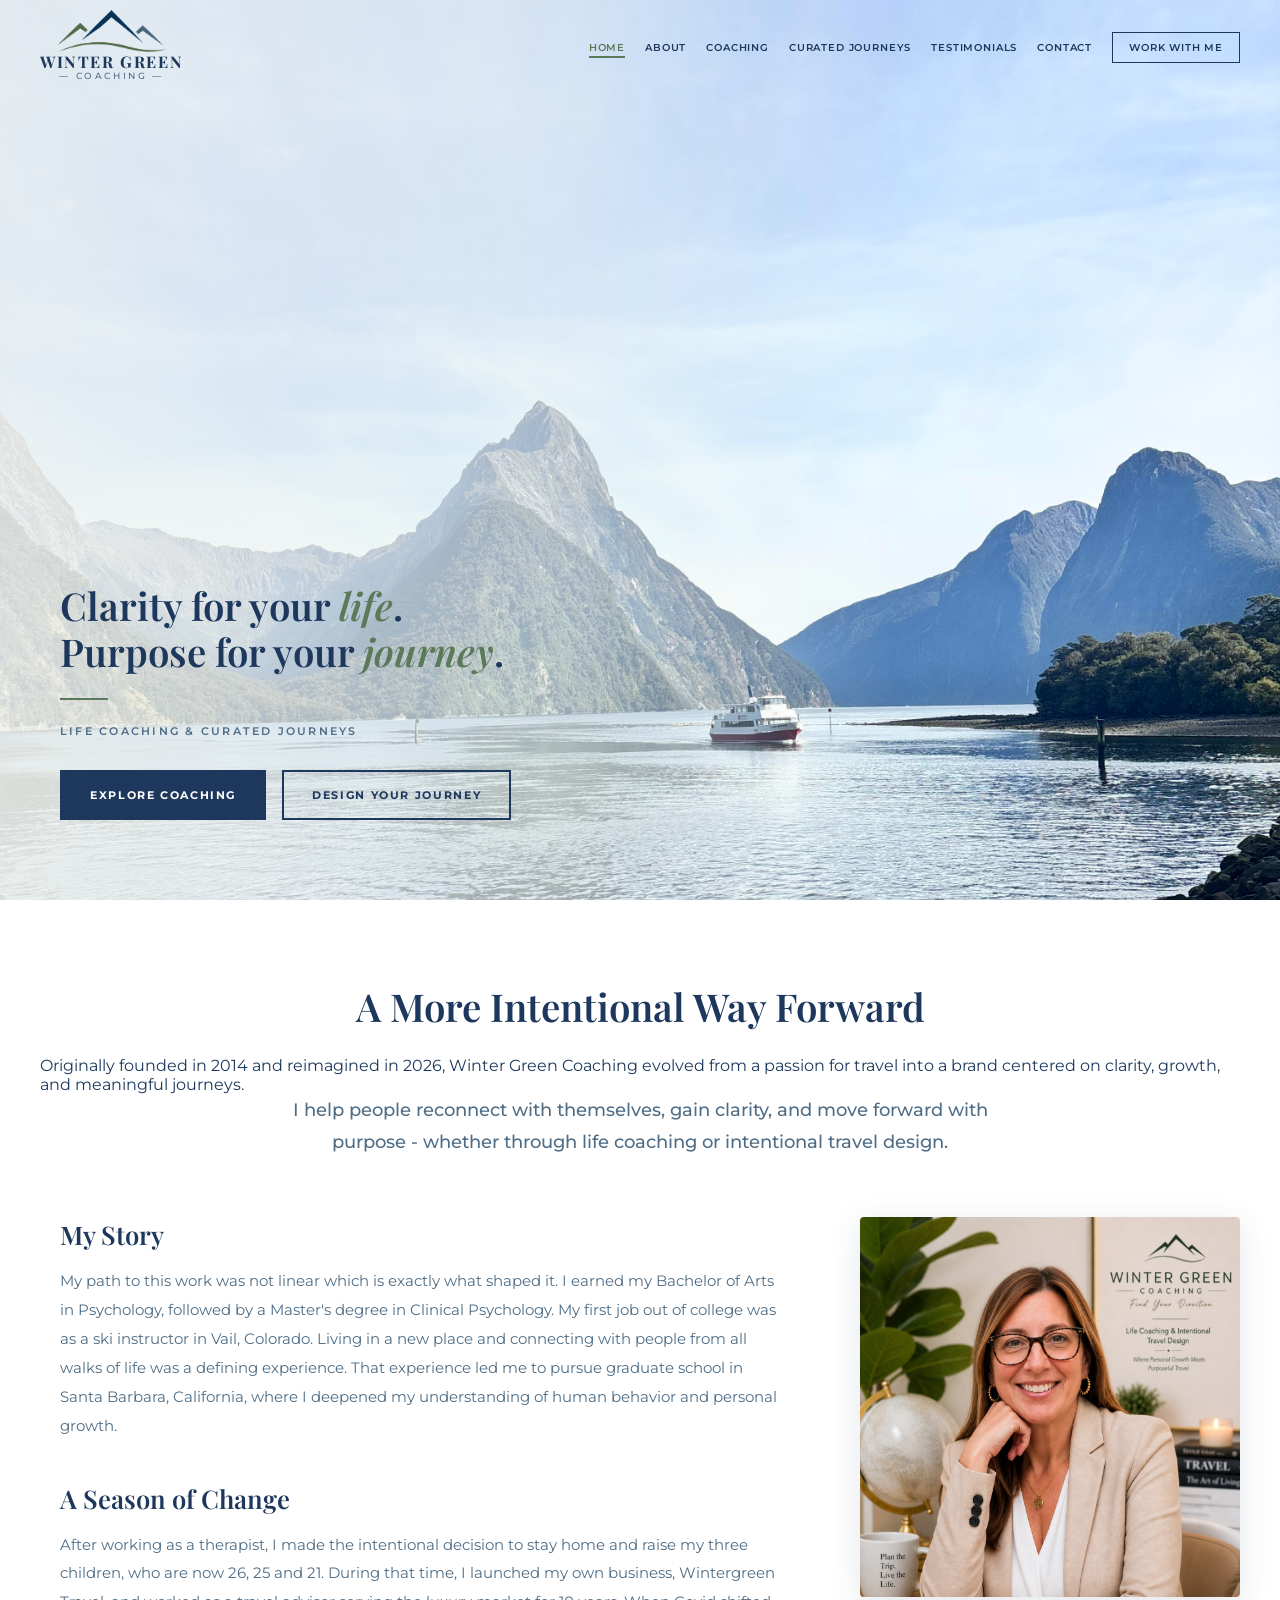
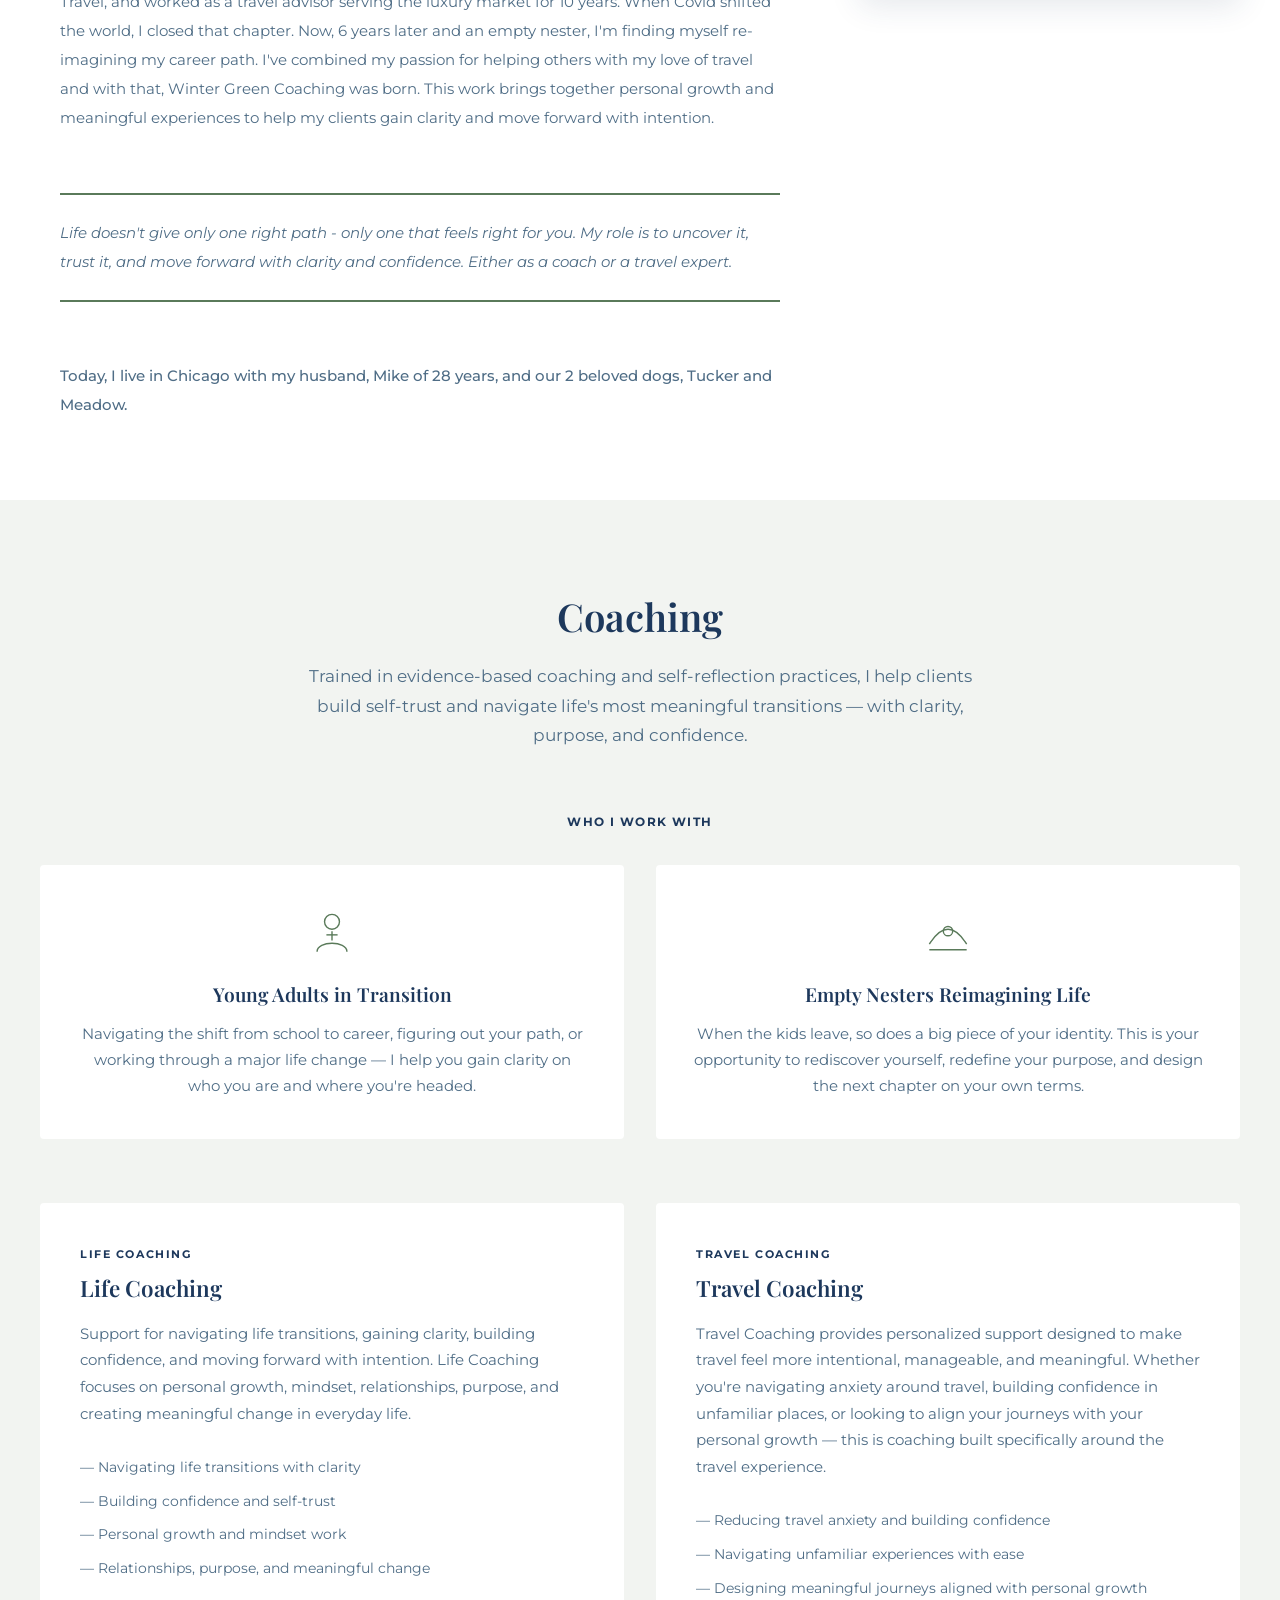
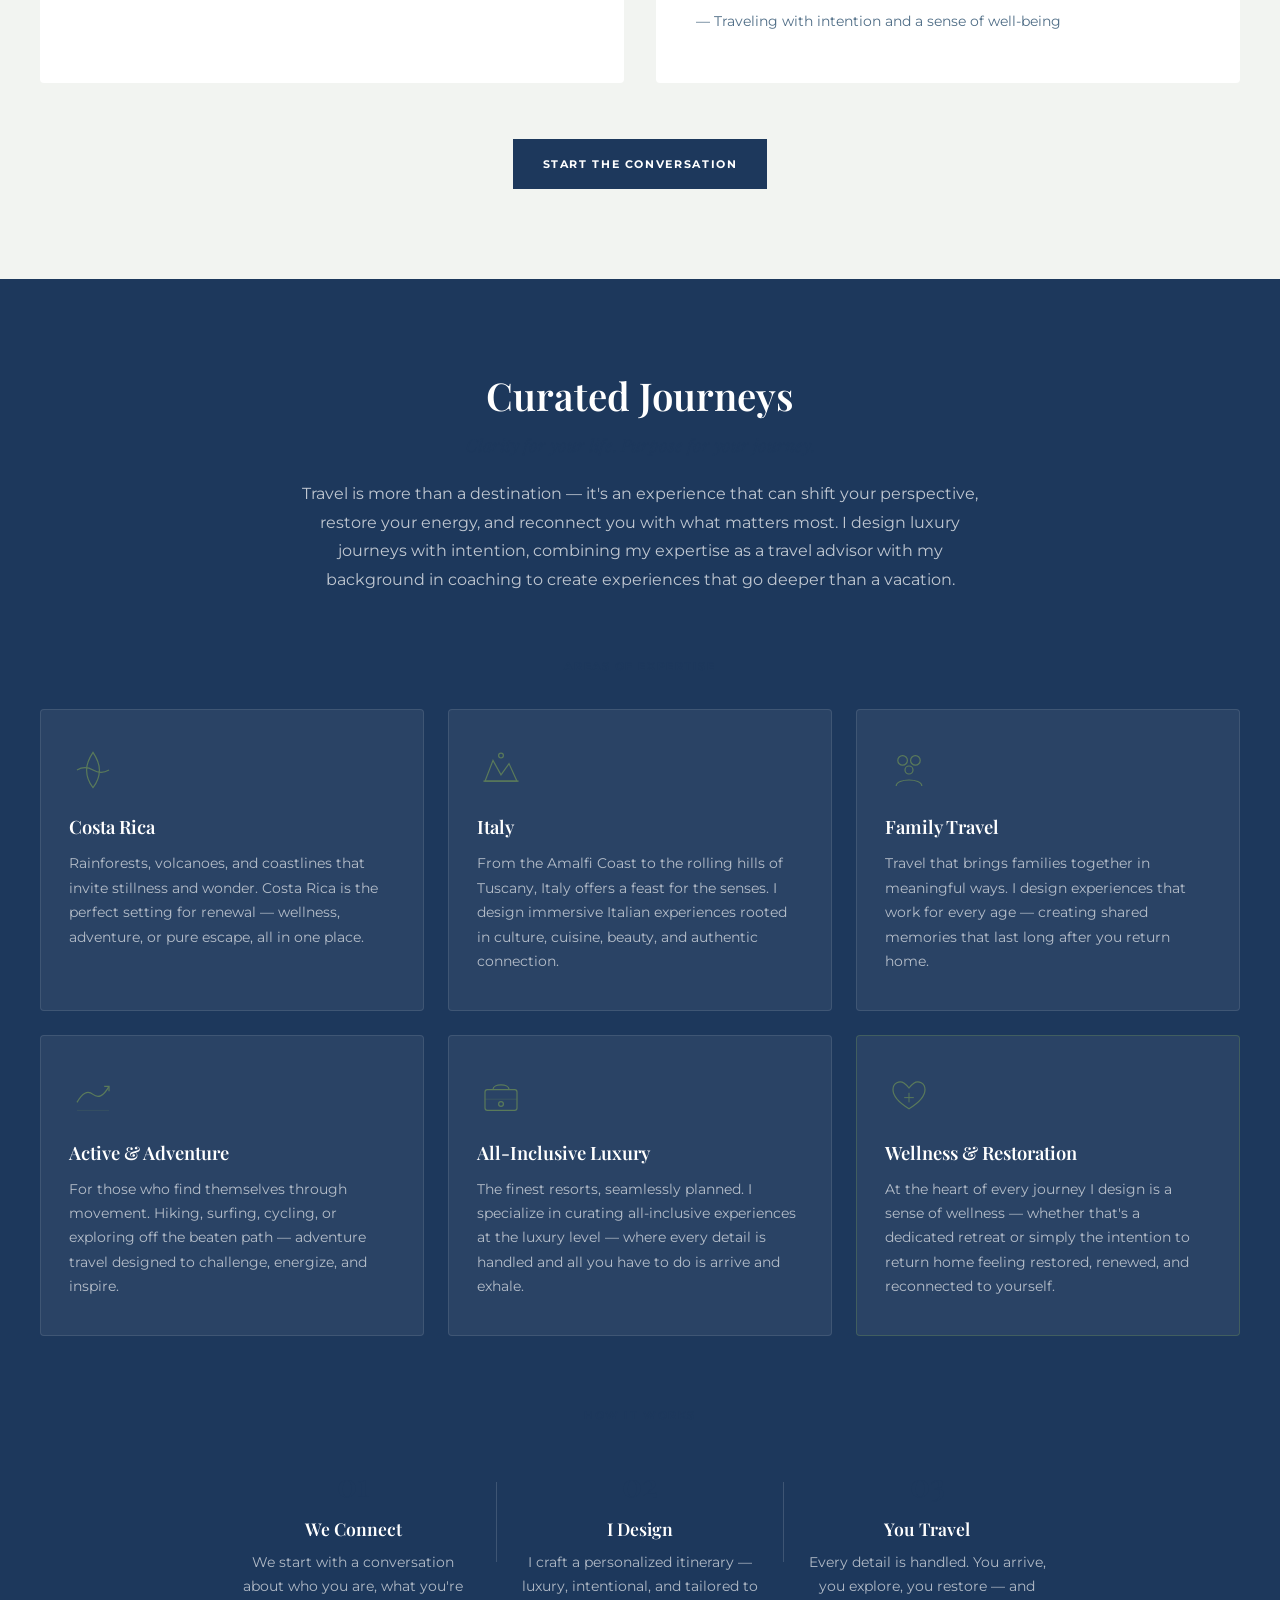
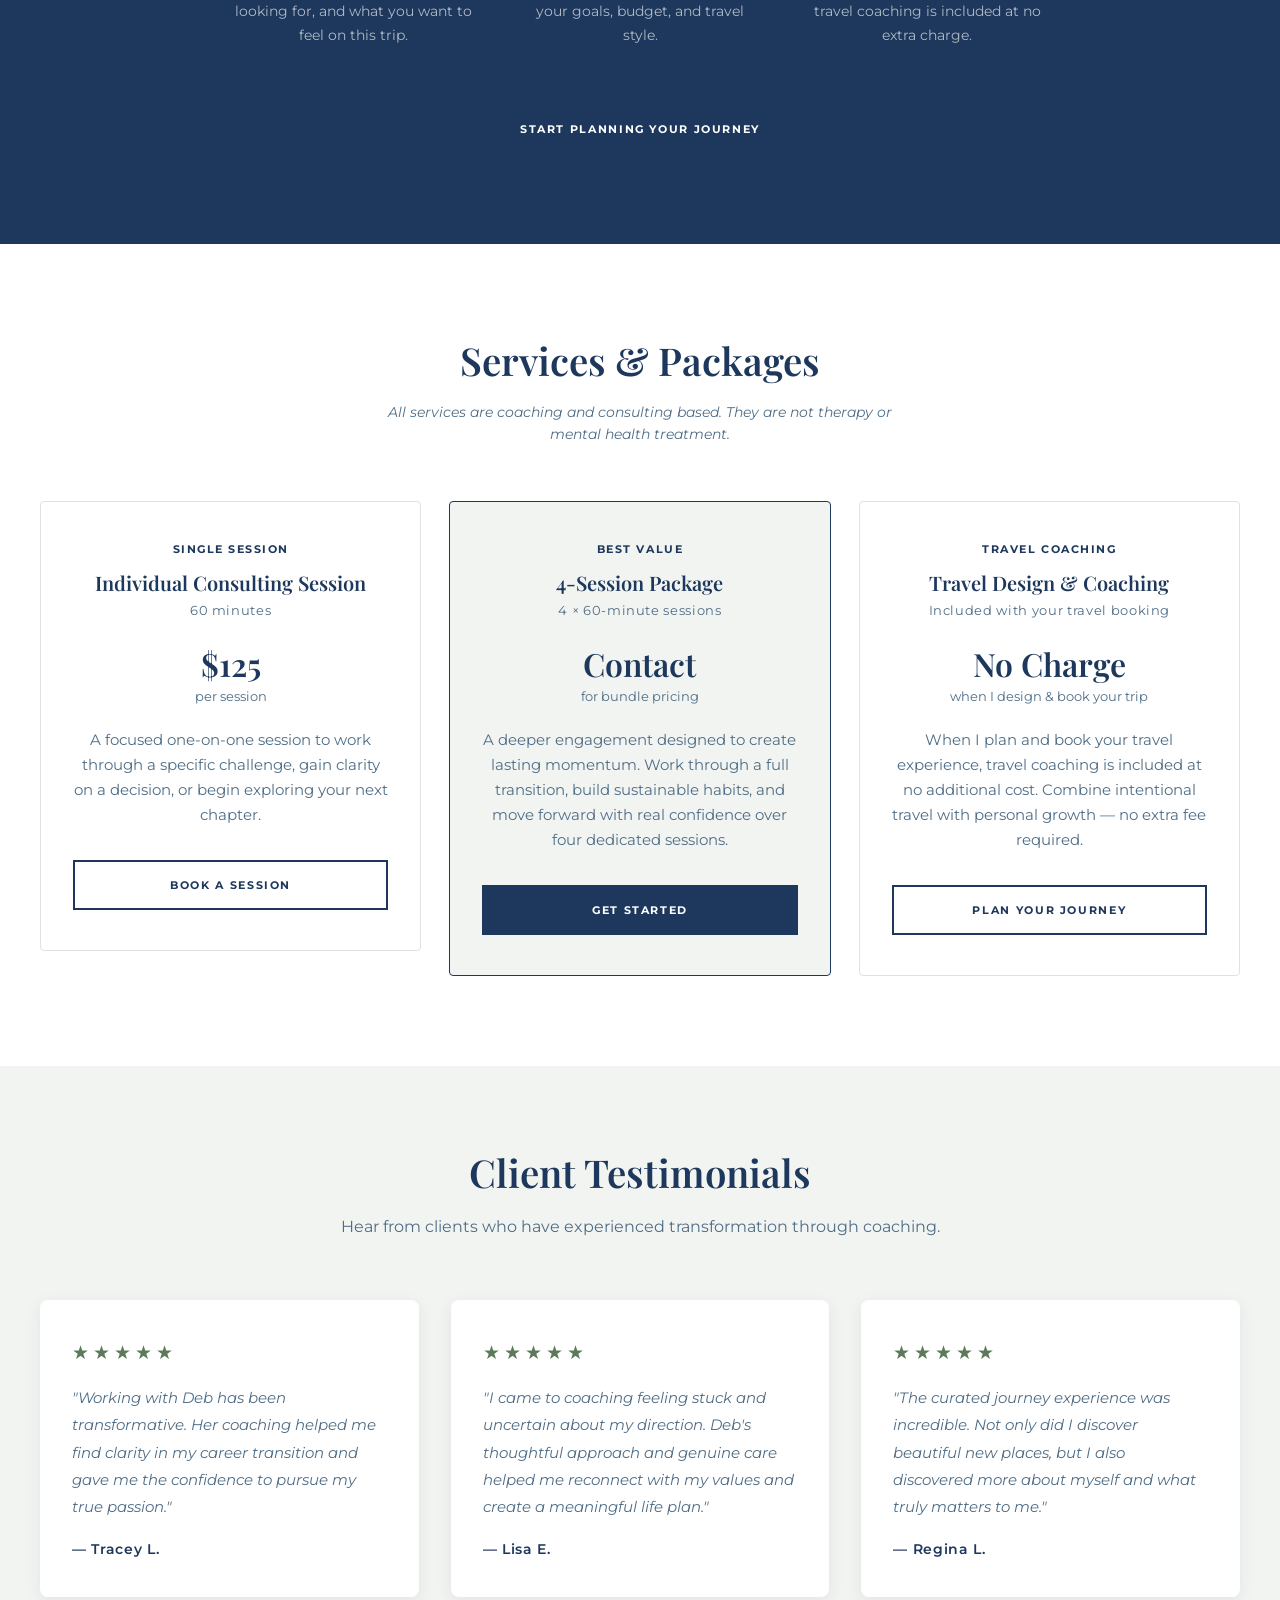
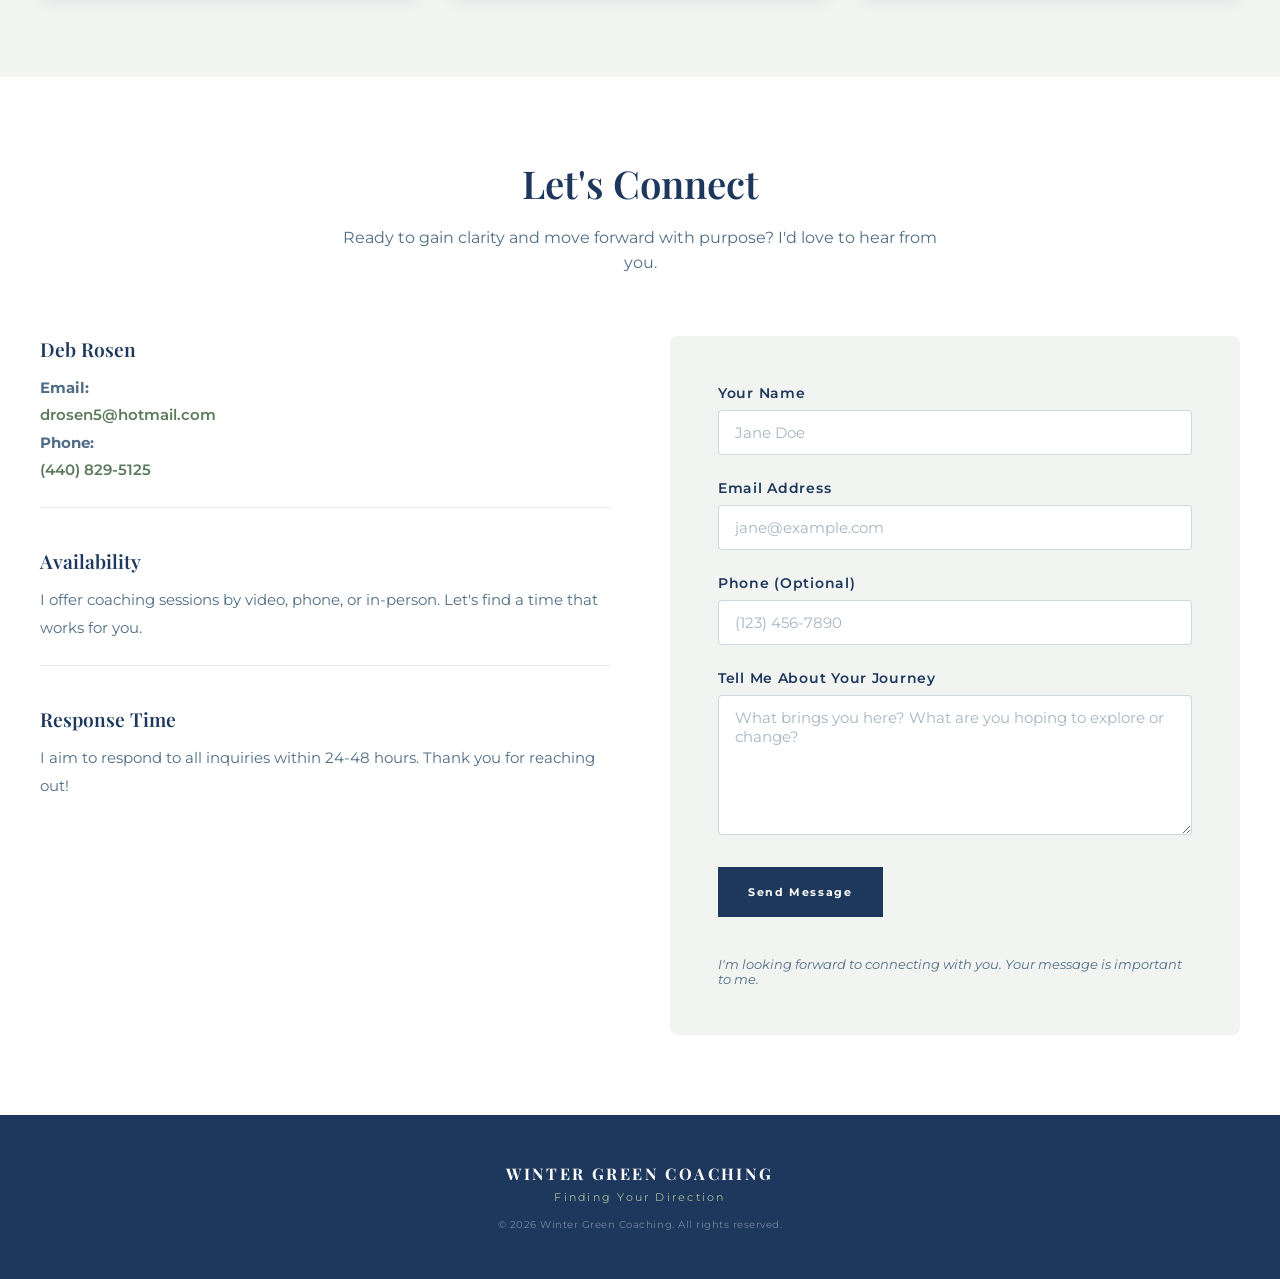
==== index.html @ 515417f1 "Replace 4-session bundle price with contact for pricing" ====
<!DOCTYPE html>
<html lang="en">
<head>
    <meta charset="UTF-8">
    <meta name="viewport" content="width=device-width, initial-scale=1.0">
    <title>Winter Green Coaching | Finding Your Direction</title>
    <meta name="description" content="Life coaching and intentional travel design to help you gain clarity, create meaningful experiences, and move forward with purpose.">
    <link rel="preconnect" href="https://fonts.googleapis.com">
    <link rel="preconnect" href="https://fonts.gstatic.com" crossorigin>
    <link href="https://fonts.googleapis.com/css2?family=Playfair+Display:ital,wght@0,400;0,600;0,700;1,400;1,600&family=Montserrat:wght@300;400;500;600;700&display=swap" rel="stylesheet">
    <link rel="stylesheet" href="css/styles.css">
    <link rel="icon" type="image/x-icon" href="images/favicon.ico">
    <link rel="icon" type="image/png" sizes="32x32" href="images/favicon-32.png">
    <link rel="apple-touch-icon" sizes="180x180" href="images/favicon-180.png">
</head>
<body>

    <!-- ===================== NAVIGATION ===================== -->
    <nav class="navbar" id="navbar">
        <a href="#home" class="nav-logo">
            <img src="images/logo-mark.png" alt="" class="logo-mark" aria-hidden="true">
            <div class="logo-text">
                <span class="logo-name">WINTER GREEN</span>
                <span class="logo-coaching">— COACHING —</span>
            </div>
        </a>

        <button class="nav-toggle" id="navToggle" aria-label="Toggle navigation" aria-expanded="false">
            <span></span>
            <span></span>
            <span></span>
        </button>

        <ul class="nav-links" id="navLinks">
            <li><a href="#home" class="nav-link active">HOME</a></li>
            <li><a href="#about" class="nav-link">ABOUT</a></li>
            <li><a href="#coaching" class="nav-link">COACHING</a></li>
            <li><a href="#journeys" class="nav-link">CURATED JOURNEYS</a></li>
            <li><a href="#reviews" class="nav-link">TESTIMONIALS</a></li>
            <li><a href="#contact" class="nav-link">CONTACT</a></li>
            <li><a href="#contact" class="nav-link btn-work-with-me">WORK WITH ME</a></li>
        </ul>
    </nav>

    <!-- ===================== HERO ===================== -->
    <section class="hero" id="home">
        <img class="hero-bg" src="images/hero.jpg" alt="Milford Sound mountain landscape">
        <div class="hero-overlay"></div>
        <div class="hero-content">
<h1 class="hero-headline">
                Clarity for your <em>life</em>.<br>
                Purpose for your <em>journey</em>.
            </h1>
            <div class="hero-rule"></div>
            <p class="hero-sub">LIFE COACHING &amp; CURATED JOURNEYS</p>
            <div class="hero-ctas">
                <a href="#coaching" class="btn btn-primary">EXPLORE COACHING</a>
                <a href="#journeys" class="btn btn-outline">DESIGN YOUR JOURNEY</a>
            </div>
        </div>
    </section>

    <!-- ===================== ABOUT ===================== -->
    <section class="about" id="about">
        <div class="about-inner">
            <h2 class="about-title">A More Intentional Way Forward</h2>
            <p class="about-founding">Originally founded in 2014 and reimagined in 2026, Winter Green Coaching evolved from a passion for travel into a brand centered on clarity, growth, and meaningful journeys.</p>
            <p class="about-intro">
                I help people reconnect with themselves, gain clarity, and move forward with purpose - whether through life coaching or intentional travel design.
            </p>

            <div class="about-layout">
                <div class="about-content">
                    <div class="about-section">
                        <h3 class="about-section-title">My Story</h3>
                        <p>
                            My path to this work was not linear which is exactly what shaped it. I earned my Bachelor of Arts in Psychology, followed by a Master's degree in Clinical Psychology. My first job out of college was as a ski instructor in Vail, Colorado. Living in a new place and connecting with people from all walks of life was a defining experience. That experience led me to pursue graduate school in Santa Barbara, California, where I deepened my understanding of human behavior and personal growth.
                        </p>
                    </div>

                    <div class="about-section">
                        <h3 class="about-section-title">A Season of Change</h3>
                        <p>
                            After working as a therapist, I made the intentional decision to stay home and raise my three children, who are now 26, 25 and 21. During that time, I launched my own business, Wintergreen Travel, and worked as a travel advisor serving the luxury market for 10 years. When Covid shifted the world, I closed that chapter. Now, 6 years later and an empty nester, I'm finding myself re-imagining my career path. I've combined my passion for helping others with my love of travel and with that, Winter Green Coaching was born. This work brings together personal growth and meaningful experiences to help my clients gain clarity and move forward with intention.
                        </p>
                    </div>

                    <div class="about-section">
                        <p class="about-philosophy">
                            Life doesn't give only one right path - only one that feels right for you. My role is to uncover it, trust it, and move forward with clarity and confidence. Either as a coach or a travel expert.
                        </p>
                    </div>

                    <div class="about-section">
                        <p class="about-personal">
                            Today, I live in Chicago with my husband, Mike of 28 years, and our 2 beloved dogs, Tucker and Meadow.
                        </p>
                    </div>
                </div>

                <div class="about-photo-col">
                    <img src="images/about-deb.jpg" alt="Deb Rosen, Winter Green Coaching" class="about-photo">
                </div>
            </div>
        </div>
    </section>

    <!-- ===================== COACHING ===================== -->
    <section class="coaching" id="coaching">
        <div class="coaching-inner">

            <div class="coaching-header">
                <h2 class="coaching-title">Coaching</h2>
                <p class="coaching-intro">Trained in evidence-based coaching and self-reflection practices, I help clients build self-trust and navigate life's most meaningful transitions — with clarity, purpose, and confidence.</p>
            </div>

            <!-- Who I Work With -->
            <div class="coaching-who">
                <h3 class="coaching-who-title">Who I Work With</h3>
                <div class="coaching-who-grid">
                    <div class="coaching-who-card">
                        <div class="coaching-who-icon">
                            <svg viewBox="0 0 60 60" xmlns="http://www.w3.org/2000/svg">
                                <circle cx="30" cy="18" r="8" fill="none" stroke="#5A7A5A" stroke-width="1.5"/>
                                <path d="M14 50 C14 38 46 38 46 50" fill="none" stroke="#5A7A5A" stroke-width="1.5"/>
                                <path d="M30 28 L30 38" stroke="#5A7A5A" stroke-width="1.5"/>
                                <path d="M24 32 L36 32" stroke="#5A7A5A" stroke-width="1.5"/>
                            </svg>
                        </div>
                        <h4 class="coaching-who-name">Young Adults in Transition</h4>
                        <p class="coaching-who-desc">Navigating the shift from school to career, figuring out your path, or working through a major life change — I help you gain clarity on who you are and where you're headed.</p>
                    </div>
                    <div class="coaching-who-card">
                        <div class="coaching-who-icon">
                            <svg viewBox="0 0 60 60" xmlns="http://www.w3.org/2000/svg">
                                <path d="M10 42 Q30 10 50 42" fill="none" stroke="#5A7A5A" stroke-width="1.5"/>
                                <circle cx="30" cy="28" r="5" fill="none" stroke="#5A7A5A" stroke-width="1.5"/>
                                <path d="M10 48 L50 48" stroke="#5A7A5A" stroke-width="1.5"/>
                            </svg>
                        </div>
                        <h4 class="coaching-who-name">Empty Nesters Reimagining Life</h4>
                        <p class="coaching-who-desc">When the kids leave, so does a big piece of your identity. This is your opportunity to rediscover yourself, redefine your purpose, and design the next chapter on your own terms.</p>
                    </div>
                </div>
            </div>

            <!-- Two Coaching Offers -->
            <div class="coaching-offers">
                <div class="coaching-offer">
                    <div class="coaching-offer-label">LIFE COACHING</div>
                    <h3 class="coaching-offer-title">Life Coaching</h3>
                    <p class="coaching-offer-desc">Support for navigating life transitions, gaining clarity, building confidence, and moving forward with intention. Life Coaching focuses on personal growth, mindset, relationships, purpose, and creating meaningful change in everyday life.</p>
                    <ul class="coaching-offer-list">
                        <li>Navigating life transitions with clarity</li>
                        <li>Building confidence and self-trust</li>
                        <li>Personal growth and mindset work</li>
                        <li>Relationships, purpose, and meaningful change</li>
                    </ul>
                </div>
                <div class="coaching-offer coaching-offer-alt">
                    <div class="coaching-offer-label">TRAVEL COACHING</div>
                    <h3 class="coaching-offer-title">Travel Coaching</h3>
                    <p class="coaching-offer-desc">Travel Coaching provides personalized support designed to make travel feel more intentional, manageable, and meaningful. Whether you're navigating anxiety around travel, building confidence in unfamiliar places, or looking to align your journeys with your personal growth — this is coaching built specifically around the travel experience.</p>
                    <ul class="coaching-offer-list">
                        <li>Reducing travel anxiety and building confidence</li>
                        <li>Navigating unfamiliar experiences with ease</li>
                        <li>Designing meaningful journeys aligned with personal growth</li>
                        <li>Traveling with intention and a sense of well-being</li>
                    </ul>
                </div>
            </div>

            <div class="coaching-cta">
                <a href="#contact" class="btn btn-primary">START THE CONVERSATION</a>
            </div>

        </div>
    </section>

    <!-- ===================== CURATED JOURNEYS ===================== -->
    <section class="journeys" id="journeys">
        <div class="journeys-inner">

            <div class="journeys-header">
                <h2 class="journeys-title">Curated Journeys</h2>
                <p class="journeys-tagline">Clarity for your life. Purpose for your journey.</p>
                <p class="journeys-intro">Travel is more than a destination — it's an experience that can shift your perspective, restore your energy, and reconnect you with what matters most. I design luxury journeys with intention, combining my expertise as a travel advisor with my background in coaching to create experiences that go deeper than a vacation.</p>
            </div>

            <!-- Areas of Expertise -->
            <div class="journeys-expertise">
                <p class="journeys-expertise-label">AREAS OF EXPERTISE</p>
                <div class="journeys-cards">

                    <div class="journey-card">
                        <div class="journey-card-icon">
                            <svg viewBox="0 0 60 60" xmlns="http://www.w3.org/2000/svg">
                                <path d="M30 8 Q38 20 38 30 Q38 42 30 52 Q22 42 22 30 Q22 20 30 8Z" fill="none" stroke="#5A7A5A" stroke-width="1.5"/>
                                <path d="M10 30 Q20 24 30 30 Q40 36 50 30" fill="none" stroke="#5A7A5A" stroke-width="1.5"/>
                            </svg>
                        </div>
                        <h3 class="journey-card-title">Costa Rica</h3>
                        <p class="journey-card-desc">Rainforests, volcanoes, and coastlines that invite stillness and wonder. Costa Rica is the perfect setting for renewal — wellness, adventure, or pure escape, all in one place.</p>
                    </div>

                    <div class="journey-card">
                        <div class="journey-card-icon">
                            <svg viewBox="0 0 60 60" xmlns="http://www.w3.org/2000/svg">
                                <path d="M10 44 L20 18 L30 36 L40 22 L50 44 Z" fill="none" stroke="#5A7A5A" stroke-width="1.5"/>
                                <path d="M8 44 L52 44" stroke="#5A7A5A" stroke-width="1.5"/>
                                <circle cx="30" cy="12" r="3" fill="none" stroke="#5A7A5A" stroke-width="1.5"/>
                            </svg>
                        </div>
                        <h3 class="journey-card-title">Italy</h3>
                        <p class="journey-card-desc">From the Amalfi Coast to the rolling hills of Tuscany, Italy offers a feast for the senses. I design immersive Italian experiences rooted in culture, cuisine, beauty, and authentic connection.</p>
                    </div>

                    <div class="journey-card">
                        <div class="journey-card-icon">
                            <svg viewBox="0 0 60 60" xmlns="http://www.w3.org/2000/svg">
                                <circle cx="22" cy="18" r="6" fill="none" stroke="#5A7A5A" stroke-width="1.5"/>
                                <circle cx="38" cy="18" r="6" fill="none" stroke="#5A7A5A" stroke-width="1.5"/>
                                <circle cx="30" cy="30" r="5" fill="none" stroke="#5A7A5A" stroke-width="1.5"/>
                                <path d="M14 50 C14 40 46 40 46 50" fill="none" stroke="#5A7A5A" stroke-width="1.5"/>
                            </svg>
                        </div>
                        <h3 class="journey-card-title">Family Travel</h3>
                        <p class="journey-card-desc">Travel that brings families together in meaningful ways. I design experiences that work for every age — creating shared memories that last long after you return home.</p>
                    </div>

                    <div class="journey-card">
                        <div class="journey-card-icon">
                            <svg viewBox="0 0 60 60" xmlns="http://www.w3.org/2000/svg">
                                <path d="M10 38 Q20 20 30 28 Q40 36 50 18" fill="none" stroke="#5A7A5A" stroke-width="1.5"/>
                                <path d="M44 18 L50 18 L50 24" fill="none" stroke="#5A7A5A" stroke-width="1.5"/>
                                <path d="M10 48 L50 48" stroke="#5A7A5A" stroke-width="1" opacity="0.3"/>
                            </svg>
                        </div>
                        <h3 class="journey-card-title">Active &amp; Adventure</h3>
                        <p class="journey-card-desc">For those who find themselves through movement. Hiking, surfing, cycling, or exploring off the beaten path — adventure travel designed to challenge, energize, and inspire.</p>
                    </div>

                    <div class="journey-card">
                        <div class="journey-card-icon">
                            <svg viewBox="0 0 60 60" xmlns="http://www.w3.org/2000/svg">
                                <rect x="10" y="22" width="40" height="26" rx="3" fill="none" stroke="#5A7A5A" stroke-width="1.5"/>
                                <path d="M20 22 C20 14 40 14 40 22" fill="none" stroke="#5A7A5A" stroke-width="1.5"/>
                                <path d="M10 34 L50 34" stroke="#5A7A5A" stroke-width="1" opacity="0.4"/>
                                <circle cx="30" cy="40" r="3" fill="none" stroke="#5A7A5A" stroke-width="1.5"/>
                            </svg>
                        </div>
                        <h3 class="journey-card-title">All-Inclusive Luxury</h3>
                        <p class="journey-card-desc">The finest resorts, seamlessly planned. I specialize in curating all-inclusive experiences at the luxury level — where every detail is handled and all you have to do is arrive and exhale.</p>
                    </div>

                    <div class="journey-card journey-card-wellness">
                        <div class="journey-card-icon">
                            <svg viewBox="0 0 60 60" xmlns="http://www.w3.org/2000/svg">
                                <path d="M30 46 Q10 34 10 22 C10 14 18 10 24 14 Q27 16 30 20 Q33 16 36 14 C42 10 50 14 50 22 Q50 34 30 46 Z" fill="none" stroke="#5A7A5A" stroke-width="1.5"/>
                                <path d="M30 26 L30 38" stroke="#5A7A5A" stroke-width="1.2"/>
                                <path d="M24 32 L36 32" stroke="#5A7A5A" stroke-width="1.2"/>
                            </svg>
                        </div>
                        <h3 class="journey-card-title">Wellness &amp; Restoration</h3>
                        <p class="journey-card-desc">At the heart of every journey I design is a sense of wellness — whether that's a dedicated retreat or simply the intention to return home feeling restored, renewed, and reconnected to yourself.</p>
                    </div>

                </div>
            </div>

            <!-- How It Works -->
            <div class="journeys-process">
                <h3 class="journeys-process-title">How It Works</h3>
                <div class="journeys-process-steps">
                    <div class="process-step">
                        <div class="process-number">01</div>
                        <h4 class="process-step-title">We Connect</h4>
                        <p class="process-step-desc">We start with a conversation about who you are, what you're looking for, and what you want to feel on this trip.</p>
                    </div>
                    <div class="process-divider"></div>
                    <div class="process-step">
                        <div class="process-number">02</div>
                        <h4 class="process-step-title">I Design</h4>
                        <p class="process-step-desc">I craft a personalized itinerary — luxury, intentional, and tailored to your goals, budget, and travel style.</p>
                    </div>
                    <div class="process-divider"></div>
                    <div class="process-step">
                        <div class="process-number">03</div>
                        <h4 class="process-step-title">You Travel</h4>
                        <p class="process-step-desc">Every detail is handled. You arrive, you explore, you restore — and travel coaching is included at no extra charge.</p>
                    </div>
                </div>
            </div>

            <div class="journeys-cta">
                <a href="#contact" class="btn btn-primary">START PLANNING YOUR JOURNEY</a>
            </div>

        </div>
    </section>

    <!-- ===================== SERVICES & PACKAGES ===================== -->
    <section class="services" id="services">
        <div class="services-inner">

            <div class="services-header">
                <h2 class="services-title">Services &amp; Packages</h2>
                <p class="services-note">All services are coaching and consulting based. They are not therapy or mental health treatment.</p>
            </div>

            <div class="services-grid">

                <div class="service-card">
                    <div class="service-tag">SINGLE SESSION</div>
                    <h3 class="service-name">Individual Consulting Session</h3>
                    <p class="service-duration">60 minutes</p>
                    <div class="service-price">$125</div>
                    <p class="service-price-note">per session</p>
                    <p class="service-desc">A focused one-on-one session to work through a specific challenge, gain clarity on a decision, or begin exploring your next chapter.</p>
                    <a href="#contact" class="btn btn-outline service-btn">BOOK A SESSION</a>
                </div>

                <div class="service-card service-card-featured">
                    <div class="service-tag">BEST VALUE</div>
                    <h3 class="service-name">4-Session Package</h3>
                    <p class="service-duration">4 × 60-minute sessions</p>
                    <div class="service-price">Contact</div>
                    <p class="service-price-note">for bundle pricing</p>
                    <p class="service-desc">A deeper engagement designed to create lasting momentum. Work through a full transition, build sustainable habits, and move forward with real confidence over four dedicated sessions.</p>
                    <a href="#contact" class="btn btn-primary service-btn">GET STARTED</a>
                </div>

                <div class="service-card">
                    <div class="service-tag">TRAVEL COACHING</div>
                    <h3 class="service-name">Travel Design &amp; Coaching</h3>
                    <p class="service-duration">Included with your travel booking</p>
                    <div class="service-price">No Charge</div>
                    <p class="service-price-note">when I design &amp; book your trip</p>
                    <p class="service-desc">When I plan and book your travel experience, travel coaching is included at no additional cost. Combine intentional travel with personal growth — no extra fee required.</p>
                    <a href="#contact" class="btn btn-outline service-btn">PLAN YOUR JOURNEY</a>
                </div>

            </div>

        </div>
    </section>

    <!-- ===================== REVIEWS ===================== -->
    <section class="reviews" id="reviews">
        <div class="reviews-inner">
            <div class="reviews-header">
                <h2 class="reviews-title">Client Testimonials</h2>
                <p class="reviews-subtitle">Hear from clients who have experienced transformation through coaching.</p>
            </div>

            <div class="reviews-grid">
                <div class="review-card">
                    <div class="review-stars">
                        <span class="star">★</span>
                        <span class="star">★</span>
                        <span class="star">★</span>
                        <span class="star">★</span>
                        <span class="star">★</span>
                    </div>
                    <p class="review-text">
                        "Working with Deb has been transformative. Her coaching helped me find clarity in my career transition and gave me the confidence to pursue my true passion."
                    </p>
                    <p class="review-author">— Tracey L.</p>
                </div>

                <div class="review-card">
                    <div class="review-stars">
                        <span class="star">★</span>
                        <span class="star">★</span>
                        <span class="star">★</span>
                        <span class="star">★</span>
                        <span class="star">★</span>
                    </div>
                    <p class="review-text">
                        "I came to coaching feeling stuck and uncertain about my direction. Deb's thoughtful approach and genuine care helped me reconnect with my values and create a meaningful life plan."
                    </p>
                    <p class="review-author">— Lisa E.</p>
                </div>

                <div class="review-card">
                    <div class="review-stars">
                        <span class="star">★</span>
                        <span class="star">★</span>
                        <span class="star">★</span>
                        <span class="star">★</span>
                        <span class="star">★</span>
                    </div>
                    <p class="review-text">
                        "The curated journey experience was incredible. Not only did I discover beautiful new places, but I also discovered more about myself and what truly matters to me."
                    </p>
                    <p class="review-author">— Regina L.</p>
                </div>
            </div>
        </div>
    </section>

    <!-- ===================== CONTACT ===================== -->
    <section class="contact" id="contact">
        <div class="contact-inner">
            <div class="contact-header">
                <h2 class="contact-title">Let's Connect</h2>
                <p class="contact-subtitle">Ready to gain clarity and move forward with purpose? I'd love to hear from you.</p>
            </div>

            <div class="contact-grid">
                <!-- Contact Info Column -->
                <div class="contact-info">
                    <div class="contact-method">
                        <h3 class="contact-method-title">Deb Rosen</h3>
                        <p class="contact-method-text">
                            <strong>Email:</strong><br>
                            <a href="mailto:drosen5@hotmail.com">drosen5@hotmail.com</a>
                        </p>
                        <p class="contact-method-text">
                            <strong>Phone:</strong><br>
                            <a href="tel:+14408295125">(440) 829-5125</a>
                        </p>
                    </div>

                    <div class="contact-method">
                        <h3 class="contact-method-title">Availability</h3>
                        <p class="contact-method-text">
                            I offer coaching sessions by video, phone, or in-person. Let's find a time that works for you.
                        </p>
                    </div>

                    <div class="contact-method">
                        <h3 class="contact-method-title">Response Time</h3>
                        <p class="contact-method-text">
                            I aim to respond to all inquiries within 24-48 hours. Thank you for reaching out!
                        </p>
                    </div>
                </div>

                <!-- Contact Form Column -->
                <div class="contact-form-wrapper">
                    <form class="contact-form" id="contactForm" method="POST" action="https://formspree.io/f/YOUR_FORM_ID">
                        <div class="form-group">
                            <label for="name" class="form-label">Your Name</label>
                            <input 
                                type="text" 
                                id="name" 
                                name="name" 
                                class="form-input" 
                                placeholder="Jane Doe"
                                required
                                aria-required="true"
                            >
                        </div>

                        <div class="form-group">
                            <label for="email" class="form-label">Email Address</label>
                            <input 
                                type="email" 
                                id="email" 
                                name="email" 
                                class="form-input" 
                                placeholder="jane@example.com"
                                required
                                aria-required="true"
                            >
                        </div>

                        <div class="form-group">
                            <label for="phone" class="form-label">Phone (Optional)</label>
                            <input 
                                type="tel" 
                                id="phone" 
                                name="phone" 
                                class="form-input" 
                                placeholder="(123) 456-7890"
                            >
                        </div>

                        <div class="form-group">
                            <label for="message" class="form-label">Tell Me About Your Journey</label>
                            <textarea 
                                id="message" 
                                name="message" 
                                class="form-textarea" 
                                placeholder="What brings you here? What are you hoping to explore or change?"
                                rows="5"
                                required
                                aria-required="true"
                            ></textarea>
                        </div>

                        <button type="submit" class="btn btn-primary btn-submit">Send Message</button>

                        <p class="form-disclaimer">
                            I'm looking forward to connecting with you. Your message is important to me.
                        </p>
                    </form>
                </div>
            </div>
        </div>
    </section>

    <!-- ===================== FOOTER ===================== -->
    <footer class="footer">
        <div class="footer-inner">
            <p class="footer-brand">WINTER GREEN COACHING</p>
            <p class="footer-tagline">Finding Your Direction</p>
            <p class="footer-copy">&copy; 2026 Winter Green Coaching. All rights reserved.</p>
        </div>
    </footer>

    <script src="js/main.js"></script>
</body>
</html>
---- css/styles.css ----
/* ===================== VARIABLES ===================== */
:root {
    --navy:      #1D385C;
    --steel:     #4F6D86;
    --olive:     #5A7A5A;
    --sage:      #A9BB9A;
    --off-white: #F2F4F1;
    --white:     #ffffff;

    --font-display: 'Playfair Display', Georgia, serif;
    --font-body:    'Montserrat', Arial, sans-serif;

    --nav-height: 90px;
    --max-width: 1280px;
}

/* ===================== RESET ===================== */
*, *::before, *::after {
    box-sizing: border-box;
    margin: 0;
    padding: 0;
}

html {
    scroll-behavior: smooth;
    font-size: 16px;
}

body {
    font-family: var(--font-body);
    color: var(--navy);
    background: var(--white);
    overflow-x: hidden;
}

a {
    text-decoration: none;
    color: inherit;
}

ul {
    list-style: none;
}

img {
    max-width: 100%;
    display: block;
}

/* ===================== NAVBAR ===================== */
.navbar {
    position: fixed;
    top: 0;
    left: 0;
    right: 0;
    z-index: 100;
    height: var(--nav-height);
    display: flex;
    align-items: center;
    justify-content: space-between;
    padding: 0 40px;
    transition: background 0.3s ease, box-shadow 0.3s ease;
}

.navbar.scrolled {
    background: rgba(255, 255, 255, 0.97);
    box-shadow: 0 2px 20px rgba(29, 56, 92, 0.1);
}

/* Logo */
.nav-logo {
    display: flex;
    flex-direction: column;
    align-items: center;
    flex-shrink: 0;
    gap: 2px;
}

.logo-mark {
    height: 42px;
    width: auto;
}

.logo-text {
    display: flex;
    flex-direction: column;
    align-items: center;
    line-height: 1;
    gap: 2px;
}

.logo-name {
    font-family: var(--font-display);
    font-size: 1rem;
    font-weight: 700;
    letter-spacing: 0.1em;
    color: var(--navy);
}

.logo-coaching {
    font-family: var(--font-body);
    font-size: 0.55rem;
    font-weight: 500;
    letter-spacing: 0.3em;
    color: var(--steel);
}

/* Nav links */
.nav-links {
    display: flex;
    align-items: center;
    gap: 20px;
}

.nav-link {
    font-family: var(--font-body);
    font-size: 0.65rem;
    font-weight: 600;
    letter-spacing: 0.08em;
    color: var(--navy);
    transition: color 0.2s;
    padding-bottom: 2px;
    border-bottom: 2px solid transparent;
}

.nav-link:hover,
.nav-link.active {
    color: var(--olive);
    border-bottom-color: var(--olive);
}

.btn-work-with-me {
    border: 1.5px solid var(--navy);
    padding: 8px 16px !important;
    border-bottom: 1.5px solid var(--navy) !important;
    transition: background 0.2s, color 0.2s !important;
}

.btn-work-with-me:hover {
    background: var(--navy);
    color: var(--white) !important;
    border-bottom-color: var(--navy) !important;
}

/* Hamburger toggle */
.nav-toggle {
    display: none;
    flex-direction: column;
    gap: 5px;
    background: none;
    border: none;
    cursor: pointer;
    padding: 4px;
}

.nav-toggle span {
    display: block;
    width: 24px;
    height: 2px;
    background: var(--navy);
    transition: transform 0.3s, opacity 0.3s;
}

.nav-toggle.open span:nth-child(1) { transform: translateY(7px) rotate(45deg); }
.nav-toggle.open span:nth-child(2) { opacity: 0; }
.nav-toggle.open span:nth-child(3) { transform: translateY(-7px) rotate(-45deg); }

/* ===================== HERO ===================== */
.hero {
    position: relative;
    height: 100vh;
    min-height: 560px;
    overflow: hidden;
    background-color: #c8d8e8;
}

.hero-bg {
    display: block;
    width: 100%;
    height: 100%;
    object-fit: cover;
    object-position: center 35%;
}

.hero-overlay {
    position: absolute;
    inset: 0;
    background: linear-gradient(
        to right,
        rgba(242, 244, 241, 0.85) 0%,
        rgba(242, 244, 241, 0.55) 45%,
        rgba(242, 244, 241, 0.0) 70%
    );
}

.hero-content {
    position: absolute;
    bottom: 80px;
    left: 0;
    z-index: 1;
    padding: 0 60px;
    max-width: 620px;
}

.hero-brand-tagline {
    font-family: var(--font-body);
    font-size: 0.72rem;
    font-weight: 500;
    letter-spacing: 0.18em;
    color: rgba(255,255,255,0.65);
    text-transform: uppercase;
    margin-bottom: 28px;
}

.hero-headline {
    font-family: var(--font-display);
    font-size: clamp(1.8rem, 3vw, 2.8rem);
    font-weight: 600;
    line-height: 1.2;
    color: var(--navy);
}

.hero-headline em {
    font-style: italic;
    color: var(--olive);
}

.hero-rule {
    width: 48px;
    height: 2px;
    background: var(--olive);
    margin: 24px 0;
}

.hero-sub {
    font-family: var(--font-body);
    font-size: 0.7rem;
    font-weight: 600;
    letter-spacing: 0.2em;
    color: var(--steel);
    margin-bottom: 32px;
}

.hero-ctas {
    display: flex;
    gap: 16px;
    flex-wrap: wrap;
}

/* ===================== BUTTONS ===================== */
.btn {
    font-family: var(--font-body);
    font-size: 0.68rem;
    font-weight: 700;
    letter-spacing: 0.15em;
    padding: 16px 28px;
    cursor: pointer;
    transition: background 0.2s, color 0.2s, border-color 0.2s;
    display: inline-block;
}

.btn-primary {
    background: var(--navy);
    color: var(--white);
    border: 2px solid var(--navy);
}

.btn-primary:hover {
    background: var(--steel);
    border-color: var(--steel);
}

.btn-outline {
    background: transparent;
    color: var(--navy);
    border: 2px solid var(--navy);
}

.btn-outline:hover {
    background: var(--navy);
    color: var(--white);
}

/* ===================== VALUES ===================== */
.values {
    background: var(--off-white);
    padding: 72px 40px;
}

.values-grid {
    display: grid;
    grid-template-columns: repeat(4, 1fr);
    gap: 0;
    max-width: var(--max-width);
    margin: 0 auto;
}

.value-card {
    display: flex;
    flex-direction: column;
    align-items: center;
    text-align: center;
    padding: 40px 32px;
    border-right: 1px solid rgba(29, 56, 92, 0.12);
}

.value-card:last-child {
    border-right: none;
}

.value-icon {
    width: 52px;
    height: 52px;
    margin-bottom: 20px;
}

.value-icon svg {
    width: 100%;
    height: 100%;
}

.value-title {
    font-family: var(--font-body);
    font-size: 0.72rem;
    font-weight: 700;
    letter-spacing: 0.2em;
    color: var(--navy);
    margin-bottom: 14px;
}

.value-desc {
    font-family: var(--font-body);
    font-size: 0.8rem;
    font-weight: 400;
    line-height: 1.7;
    color: var(--steel);
}

/* ===================== ABOUT ===================== */
.about {
    background: var(--white);
    padding: 80px 40px;
}

.about-inner {
    max-width: var(--max-width);
    margin: 0 auto;
}

.about-title {
    font-family: var(--font-display);
    font-size: 2.4rem;
    font-weight: 600;
    color: var(--navy);
    text-align: center;
    margin-bottom: 24px;
}

.about-intro {
    font-family: var(--font-body);
    font-size: 1.1rem;
    color: var(--steel);
    text-align: center;
    max-width: 700px;
    margin: 0 auto 60px;
    line-height: 1.8;
    font-weight: 500;
}

.about-layout {
    display: grid;
    grid-template-columns: 1fr 380px;
    gap: 60px;
    align-items: start;
}

.about-content {
    display: grid;
    grid-template-columns: 1fr;
    gap: 40px;
}

.about-photo-col {
    position: sticky;
    top: 100px;
}

.about-photo {
    width: 100%;
    border-radius: 4px;
    display: block;
    box-shadow: 0 8px 32px rgba(29, 56, 92, 0.12);
}

.about-section {
    padding: 0 20px;
}

.about-section-title {
    font-family: var(--font-display);
    font-size: 1.6rem;
    font-weight: 600;
    color: var(--navy);
    margin-bottom: 16px;
}

.about-section p {
    font-family: var(--font-body);
    font-size: 0.95rem;
    color: var(--steel);
    line-height: 1.9;
    margin-bottom: 16px;
}

.about-section p:last-child {
    margin-bottom: 0;
}

.about-philosophy {
    font-family: var(--font-display);
    font-size: 1.2rem;
    font-style: italic;
    color: var(--olive);
    line-height: 1.8;
    padding: 24px 0;
    border-top: 2px solid var(--olive);
    border-bottom: 2px solid var(--olive);
    margin: 20px 0 !important;
}

.about-personal {
    font-family: var(--font-body);
    font-size: 0.95rem;
    color: var(--navy);
    font-weight: 500;
}

/* ===================== COACHING ===================== */
.coaching {
    background: var(--off-white);
    padding: 90px 40px;
}

.coaching-inner {
    max-width: var(--max-width);
    margin: 0 auto;
}

.coaching-header {
    text-align: center;
    margin-bottom: 64px;
}

.coaching-title {
    font-family: var(--font-display);
    font-size: 2.4rem;
    font-weight: 600;
    color: var(--navy);
    margin-bottom: 20px;
}

.coaching-intro {
    font-family: var(--font-body);
    font-size: 1.05rem;
    color: var(--steel);
    max-width: 680px;
    margin: 0 auto;
    line-height: 1.75;
}

.coaching-who {
    margin-bottom: 64px;
}

.coaching-who-title {
    font-family: var(--font-body);
    font-size: 0.75rem;
    font-weight: 700;
    letter-spacing: 0.12em;
    color: var(--forest);
    text-transform: uppercase;
    text-align: center;
    margin-bottom: 36px;
}

.coaching-who-grid {
    display: grid;
    grid-template-columns: repeat(2, 1fr);
    gap: 32px;
}

.coaching-who-card {
    background: var(--white);
    border-radius: 4px;
    padding: 40px 36px;
    text-align: center;
}

.coaching-who-icon {
    width: 56px;
    height: 56px;
    margin: 0 auto 20px;
}

.coaching-who-icon svg {
    width: 100%;
    height: 100%;
}

.coaching-who-name {
    font-family: var(--font-display);
    font-size: 1.2rem;
    font-weight: 600;
    color: var(--navy);
    margin-bottom: 14px;
}

.coaching-who-desc {
    font-family: var(--font-body);
    font-size: 0.95rem;
    color: var(--steel);
    line-height: 1.7;
}

.coaching-offers {
    display: grid;
    grid-template-columns: repeat(2, 1fr);
    gap: 32px;
    margin-bottom: 56px;
}

.coaching-offer {
    background: var(--white);
    border-radius: 4px;
    padding: 44px 40px;
    border-top: 3px solid var(--forest);
}

.coaching-offer-alt {
    border-top-color: var(--navy);
}

.coaching-offer-label {
    font-family: var(--font-body);
    font-size: 0.7rem;
    font-weight: 700;
    letter-spacing: 0.14em;
    color: var(--forest);
    text-transform: uppercase;
    margin-bottom: 12px;
}

.coaching-offer-alt .coaching-offer-label {
    color: var(--navy);
}

.coaching-offer-title {
    font-family: var(--font-display);
    font-size: 1.4rem;
    font-weight: 600;
    color: var(--navy);
    margin-bottom: 18px;
}

.coaching-offer-desc {
    font-family: var(--font-body);
    font-size: 0.95rem;
    color: var(--steel);
    line-height: 1.75;
    margin-bottom: 24px;
}

.coaching-offer-list {
    list-style: none;
    padding: 0;
    margin: 0;
}

.coaching-offer-list li {
    font-family: var(--font-body);
    font-size: 0.9rem;
    color: var(--steel);
    padding: 6px 0 6px 18px;
    position: relative;
    line-height: 1.5;
}

.coaching-offer-list li::before {
    content: '—';
    position: absolute;
    left: 0;
    color: var(--forest);
}

.coaching-cta {
    text-align: center;
}

@media (max-width: 768px) {
    .coaching-who-grid,
    .coaching-offers {
        grid-template-columns: 1fr;
    }
}

/* ===================== SERVICES & PACKAGES ===================== */
.services {
    background: var(--white);
    padding: 90px 40px;
}

.services-inner {
    max-width: var(--max-width);
    margin: 0 auto;
}

.services-header {
    text-align: center;
    margin-bottom: 56px;
}

.services-title {
    font-family: var(--font-display);
    font-size: 2.4rem;
    font-weight: 600;
    color: var(--navy);
    margin-bottom: 16px;
}

.services-note {
    font-family: var(--font-body);
    font-size: 0.85rem;
    color: var(--steel);
    font-style: italic;
    max-width: 520px;
    margin: 0 auto;
    line-height: 1.6;
}

.services-grid {
    display: grid;
    grid-template-columns: repeat(3, 1fr);
    gap: 28px;
    align-items: start;
}

.service-card {
    border: 1px solid #dde3dd;
    border-radius: 4px;
    padding: 40px 32px;
    text-align: center;
    background: var(--white);
}

.service-card-featured {
    border-color: var(--forest);
    background: var(--off-white);
}

.service-tag {
    font-family: var(--font-body);
    font-size: 0.68rem;
    font-weight: 700;
    letter-spacing: 0.14em;
    color: var(--forest);
    text-transform: uppercase;
    margin-bottom: 14px;
}

.service-card-featured .service-tag {
    color: var(--forest);
}

.service-name {
    font-family: var(--font-display);
    font-size: 1.25rem;
    font-weight: 600;
    color: var(--navy);
    margin-bottom: 6px;
    line-height: 1.3;
}

.service-duration {
    font-family: var(--font-body);
    font-size: 0.82rem;
    color: var(--steel);
    letter-spacing: 0.05em;
    margin-bottom: 24px;
}

.service-price {
    font-family: var(--font-display);
    font-size: 2rem;
    font-weight: 600;
    color: var(--navy);
    margin-bottom: 4px;
}

.service-price-note {
    font-family: var(--font-body);
    font-size: 0.8rem;
    color: var(--steel);
    margin-bottom: 24px;
}

.service-desc {
    font-family: var(--font-body);
    font-size: 0.92rem;
    color: var(--steel);
    line-height: 1.7;
    margin-bottom: 32px;
}

.service-btn {
    width: 100%;
    text-align: center;
    display: block;
}

@media (max-width: 900px) {
    .services-grid {
        grid-template-columns: 1fr;
        max-width: 480px;
        margin: 0 auto;
    }
}

/* ===================== CURATED JOURNEYS ===================== */
.journeys {
    background: var(--navy);
    padding: 90px 40px;
}

.journeys-inner {
    max-width: var(--max-width);
    margin: 0 auto;
}

.journeys-header {
    text-align: center;
    margin-bottom: 64px;
}

.journeys-title {
    font-family: var(--font-display);
    font-size: 2.4rem;
    font-weight: 600;
    color: var(--white);
    margin-bottom: 12px;
}

.journeys-tagline {
    font-family: var(--font-display);
    font-size: 1.1rem;
    font-style: italic;
    color: var(--forest);
    margin-bottom: 24px;
}

.journeys-intro {
    font-family: var(--font-body);
    font-size: 1rem;
    color: rgba(255,255,255,0.72);
    max-width: 700px;
    margin: 0 auto;
    line-height: 1.8;
}

.journeys-expertise {
    margin-bottom: 72px;
}

.journeys-expertise-label {
    font-family: var(--font-body);
    font-size: 0.7rem;
    font-weight: 700;
    letter-spacing: 0.14em;
    color: var(--forest);
    text-transform: uppercase;
    text-align: center;
    margin-bottom: 36px;
}

.journeys-cards {
    display: grid;
    grid-template-columns: repeat(3, 1fr);
    gap: 24px;
}

.journey-card {
    background: rgba(255,255,255,0.06);
    border: 1px solid rgba(255,255,255,0.1);
    border-radius: 4px;
    padding: 36px 28px;
    transition: background 0.2s;
}

.journey-card:hover {
    background: rgba(255,255,255,0.1);
}

.journey-card-wellness {
    border-color: rgba(90,122,90,0.5);
}

.journey-card-icon {
    width: 48px;
    height: 48px;
    margin-bottom: 20px;
}

.journey-card-icon svg {
    width: 100%;
    height: 100%;
}

.journey-card-title {
    font-family: var(--font-display);
    font-size: 1.15rem;
    font-weight: 600;
    color: var(--white);
    margin-bottom: 12px;
}

.journey-card-desc {
    font-family: var(--font-body);
    font-size: 0.9rem;
    color: rgba(255,255,255,0.65);
    line-height: 1.7;
}

.journeys-process {
    margin-bottom: 56px;
    text-align: center;
}

.journeys-process-title {
    font-family: var(--font-body);
    font-size: 0.7rem;
    font-weight: 700;
    letter-spacing: 0.14em;
    color: var(--forest);
    text-transform: uppercase;
    margin-bottom: 40px;
}

.journeys-process-steps {
    display: flex;
    align-items: flex-start;
    justify-content: center;
    gap: 0;
    max-width: 860px;
    margin: 0 auto;
}

.process-step {
    flex: 1;
    padding: 0 24px;
}

.process-divider {
    width: 1px;
    height: 80px;
    background: rgba(255,255,255,0.15);
    margin-top: 20px;
    flex-shrink: 0;
}

.process-number {
    font-family: var(--font-display);
    font-size: 2rem;
    font-weight: 600;
    color: var(--forest);
    margin-bottom: 12px;
}

.process-step-title {
    font-family: var(--font-display);
    font-size: 1.1rem;
    font-weight: 600;
    color: var(--white);
    margin-bottom: 10px;
}

.process-step-desc {
    font-family: var(--font-body);
    font-size: 0.9rem;
    color: rgba(255,255,255,0.65);
    line-height: 1.7;
}

.journeys-cta {
    text-align: center;
}

@media (max-width: 900px) {
    .journeys-cards {
        grid-template-columns: repeat(2, 1fr);
    }

    .journeys-process-steps {
        flex-direction: column;
        align-items: center;
    }

    .process-divider {
        width: 80px;
        height: 1px;
        margin: 16px 0;
    }
}

@media (max-width: 600px) {
    .journeys-cards {
        grid-template-columns: 1fr;
    }
}

/* ===================== PLACEHOLDER SECTIONS ===================== */
.section-placeholder {
    padding: 100px 40px;
    background: var(--white);
}

.section-alt {
    background: var(--off-white);
}

.placeholder-inner {
    max-width: var(--max-width);
    margin: 0 auto;
    text-align: center;
}

.placeholder-inner h2 {
    font-family: var(--font-display);
    font-size: 2rem;
    color: var(--navy);
    margin-bottom: 16px;
}

.placeholder-inner p {
    font-family: var(--font-body);
    font-size: 0.9rem;
    color: var(--steel);
    letter-spacing: 0.05em;
}

/* ===================== REVIEWS ===================== */
.reviews {
    background: var(--off-white);
    padding: 80px 40px;
}

.reviews-inner {
    max-width: var(--max-width);
    margin: 0 auto;
}

.reviews-header {
    text-align: center;
    margin-bottom: 60px;
}

.reviews-title {
    font-family: var(--font-display);
    font-size: 2.4rem;
    font-weight: 600;
    color: var(--navy);
    margin-bottom: 16px;
}

.reviews-subtitle {
    font-family: var(--font-body);
    font-size: 1rem;
    color: var(--steel);
    max-width: 600px;
    margin: 0 auto;
    line-height: 1.6;
}

.reviews-grid {
    display: grid;
    grid-template-columns: repeat(3, 1fr);
    gap: 32px;
}

.review-card {
    background: var(--white);
    padding: 40px 32px;
    border-radius: 8px;
    box-shadow: 0 4px 16px rgba(29, 56, 92, 0.08);
    transition: box-shadow 0.3s, transform 0.3s;
}

.review-card:hover {
    box-shadow: 0 8px 32px rgba(29, 56, 92, 0.15);
    transform: translateY(-4px);
}

.review-stars {
    display: flex;
    gap: 4px;
    margin-bottom: 20px;
}

.star {
    color: var(--olive);
    font-size: 1.2rem;
}

.review-text {
    font-family: var(--font-body);
    font-size: 0.95rem;
    color: var(--steel);
    line-height: 1.8;
    margin-bottom: 20px;
    font-style: italic;
}

.review-author {
    font-family: var(--font-body);
    font-size: 0.85rem;
    font-weight: 600;
    color: var(--navy);
    letter-spacing: 0.05em;
}

/* ===================== CONTACT ===================== */
.contact {
    background: var(--white);
    padding: 80px 40px;
}

.contact-inner {
    max-width: var(--max-width);
    margin: 0 auto;
}

.contact-header {
    text-align: center;
    margin-bottom: 60px;
}

.contact-title {
    font-family: var(--font-display);
    font-size: 2.4rem;
    font-weight: 600;
    color: var(--navy);
    margin-bottom: 16px;
}

.contact-subtitle {
    font-family: var(--font-body);
    font-size: 1rem;
    color: var(--steel);
    max-width: 600px;
    margin: 0 auto;
    line-height: 1.6;
}

.contact-grid {
    display: grid;
    grid-template-columns: 1fr 1fr;
    gap: 60px;
    align-items: start;
}

/* Contact Info Column */
.contact-info {
    display: flex;
    flex-direction: column;
    gap: 40px;
}

.contact-method {
    padding-bottom: 24px;
    border-bottom: 1px solid rgba(29, 56, 92, 0.1);
}

.contact-method:last-child {
    border-bottom: none;
}

.contact-method-title {
    font-family: var(--font-display);
    font-size: 1.2rem;
    font-weight: 600;
    color: var(--navy);
    margin-bottom: 12px;
}

.contact-method-text {
    font-family: var(--font-body);
    font-size: 0.95rem;
    color: var(--steel);
    line-height: 1.8;
}

.contact-method-text a {
    color: var(--olive);
    font-weight: 600;
    transition: color 0.2s;
}

.contact-method-text a:hover {
    color: var(--navy);
}

/* Contact Form */
.contact-form-wrapper {
    background: var(--off-white);
    padding: 48px;
    border-radius: 8px;
}

.contact-form {
    display: flex;
    flex-direction: column;
    gap: 24px;
}

.form-group {
    display: flex;
    flex-direction: column;
}

.form-label {
    font-family: var(--font-body);
    font-size: 0.9rem;
    font-weight: 600;
    color: var(--navy);
    margin-bottom: 8px;
    letter-spacing: 0.05em;
}

.form-input,
.form-textarea {
    font-family: var(--font-body);
    font-size: 0.95rem;
    padding: 12px 16px;
    border: 1px solid rgba(29, 56, 92, 0.2);
    border-radius: 4px;
    background: var(--white);
    color: var(--navy);
    transition: border-color 0.2s, box-shadow 0.2s;
}

.form-input::placeholder,
.form-textarea::placeholder {
    color: rgba(79, 109, 134, 0.5);
}

.form-input:focus,
.form-textarea:focus {
    outline: none;
    border-color: var(--olive);
    box-shadow: 0 0 0 3px rgba(90, 122, 90, 0.1);
}

.form-textarea {
    resize: vertical;
    min-height: 140px;
    font-weight: 400;
}

.btn-submit {
    align-self: flex-start;
    margin-top: 8px;
}

.form-disclaimer {
    font-family: var(--font-body);
    font-size: 0.8rem;
    color: var(--steel);
    margin-top: 16px;
    font-style: italic;
}

/* ===================== FOOTER ===================== */
.footer {
    background: var(--navy);
    padding: 48px 40px;
    text-align: center;
}

.footer-inner {
    display: flex;
    flex-direction: column;
    gap: 6px;
}

.footer-brand {
    font-family: var(--font-display);
    font-size: 1rem;
    font-weight: 700;
    letter-spacing: 0.15em;
    color: var(--white);
}

.footer-tagline {
    font-family: var(--font-body);
    font-size: 0.7rem;
    font-weight: 400;
    letter-spacing: 0.2em;
    color: var(--sage);
}

.footer-copy {
    font-family: var(--font-body);
    font-size: 0.65rem;
    color: rgba(255,255,255,0.4);
    margin-top: 8px;
    letter-spacing: 0.05em;
}

/* ===================== RESPONSIVE ===================== */
@media (max-width: 1024px) {
    .values-grid {
        grid-template-columns: repeat(2, 1fr);
    }

    .value-card:nth-child(2) {
        border-right: none;
    }

    .value-card:nth-child(1),
    .value-card:nth-child(2) {
        border-bottom: 1px solid rgba(29, 56, 92, 0.12);
    }

    .value-card:nth-child(3) {
        border-right: 1px solid rgba(29, 56, 92, 0.12);
    }

    .contact-grid {
        grid-template-columns: 1fr;
        gap: 40px;
    }

    .reviews-grid {
        grid-template-columns: repeat(2, 1fr);
    }

    .hero {
        height: 65vh;
    }
}

@media (max-width: 1080px) {
    .nav-links {
        display: none;
        position: absolute;
        top: var(--nav-height);
        left: 0;
        right: 0;
        flex-direction: column;
        align-items: flex-start;
        gap: 0;
        background: var(--white);
        border-top: 1px solid rgba(29,56,92,0.1);
        box-shadow: 0 8px 24px rgba(29,56,92,0.1);
        padding: 8px 0 16px;
    }

    .nav-links.open {
        display: flex;
    }

    .nav-links li {
        width: 100%;
    }

    .nav-link {
        display: block;
        padding: 14px 40px;
        border-bottom: none !important;
        font-size: 0.75rem;
    }

    .btn-work-with-me {
        margin: 8px 40px 0;
        width: calc(100% - 80px);
        text-align: center;
        border: 1.5px solid var(--navy) !important;
    }

    .nav-toggle {
        display: flex;
    }

    .hero-content {
        padding: 0 32px;
        max-width: 100%;
    }

    .hero {
        height: 60vh;
    }
}

@media (max-width: 600px) {
    .navbar {
        padding: 0 24px;
    }

    .hero-content {
        padding: 0 24px;
    }

    .hero-headline {
        font-size: 2rem;
    }

    .values-grid {
        grid-template-columns: 1fr;
    }

    .value-card {
        border-right: none !important;
        border-bottom: 1px solid rgba(29, 56, 92, 0.12);
    }

    .value-card:last-child {
        border-bottom: none;
    }

    .hero-ctas {
        flex-direction: column;
    }

    .btn {
        text-align: center;
    }

    .about {
        padding: 60px 24px;
    }

    .about-title {
        font-size: 1.8rem;
    }

    .about-intro {
        font-size: 1rem;
        margin-bottom: 40px;
    }

    .about-layout {
        grid-template-columns: 1fr;
    }

    .about-photo-col {
        position: static;
        max-width: 320px;
        margin: 0 auto;
        order: -1;
    }

    .about-section {
        padding: 0;
    }

    .about-section-title {
        font-size: 1.3rem;
    }

    .contact {
        padding: 60px 24px;
    }

    .contact-header {
        margin-bottom: 40px;
    }

    .contact-title {
        font-size: 1.8rem;
    }

    .contact-grid {
        gap: 40px;
    }

    .contact-form-wrapper {
        padding: 32px 24px;
    }

    .contact-method {
        padding-bottom: 20px;
    }

    .hero {
        height: 50vh;
        padding-bottom: 60px;
    }

    .reviews {
        padding: 60px 24px;
    }

    .reviews-header {
        margin-bottom: 40px;
    }

    .reviews-title {
        font-size: 1.8rem;
    }

    .reviews-grid {
        grid-template-columns: 1fr;
        gap: 24px;
    }

    .review-card {
        padding: 32px 24px;
    }
}

@media (max-width: 480px) {
    .hero {
        height: 45vh;
        padding-bottom: 50px;
    }

    .hero-headline {
        font-size: 1.6rem;
    }
}
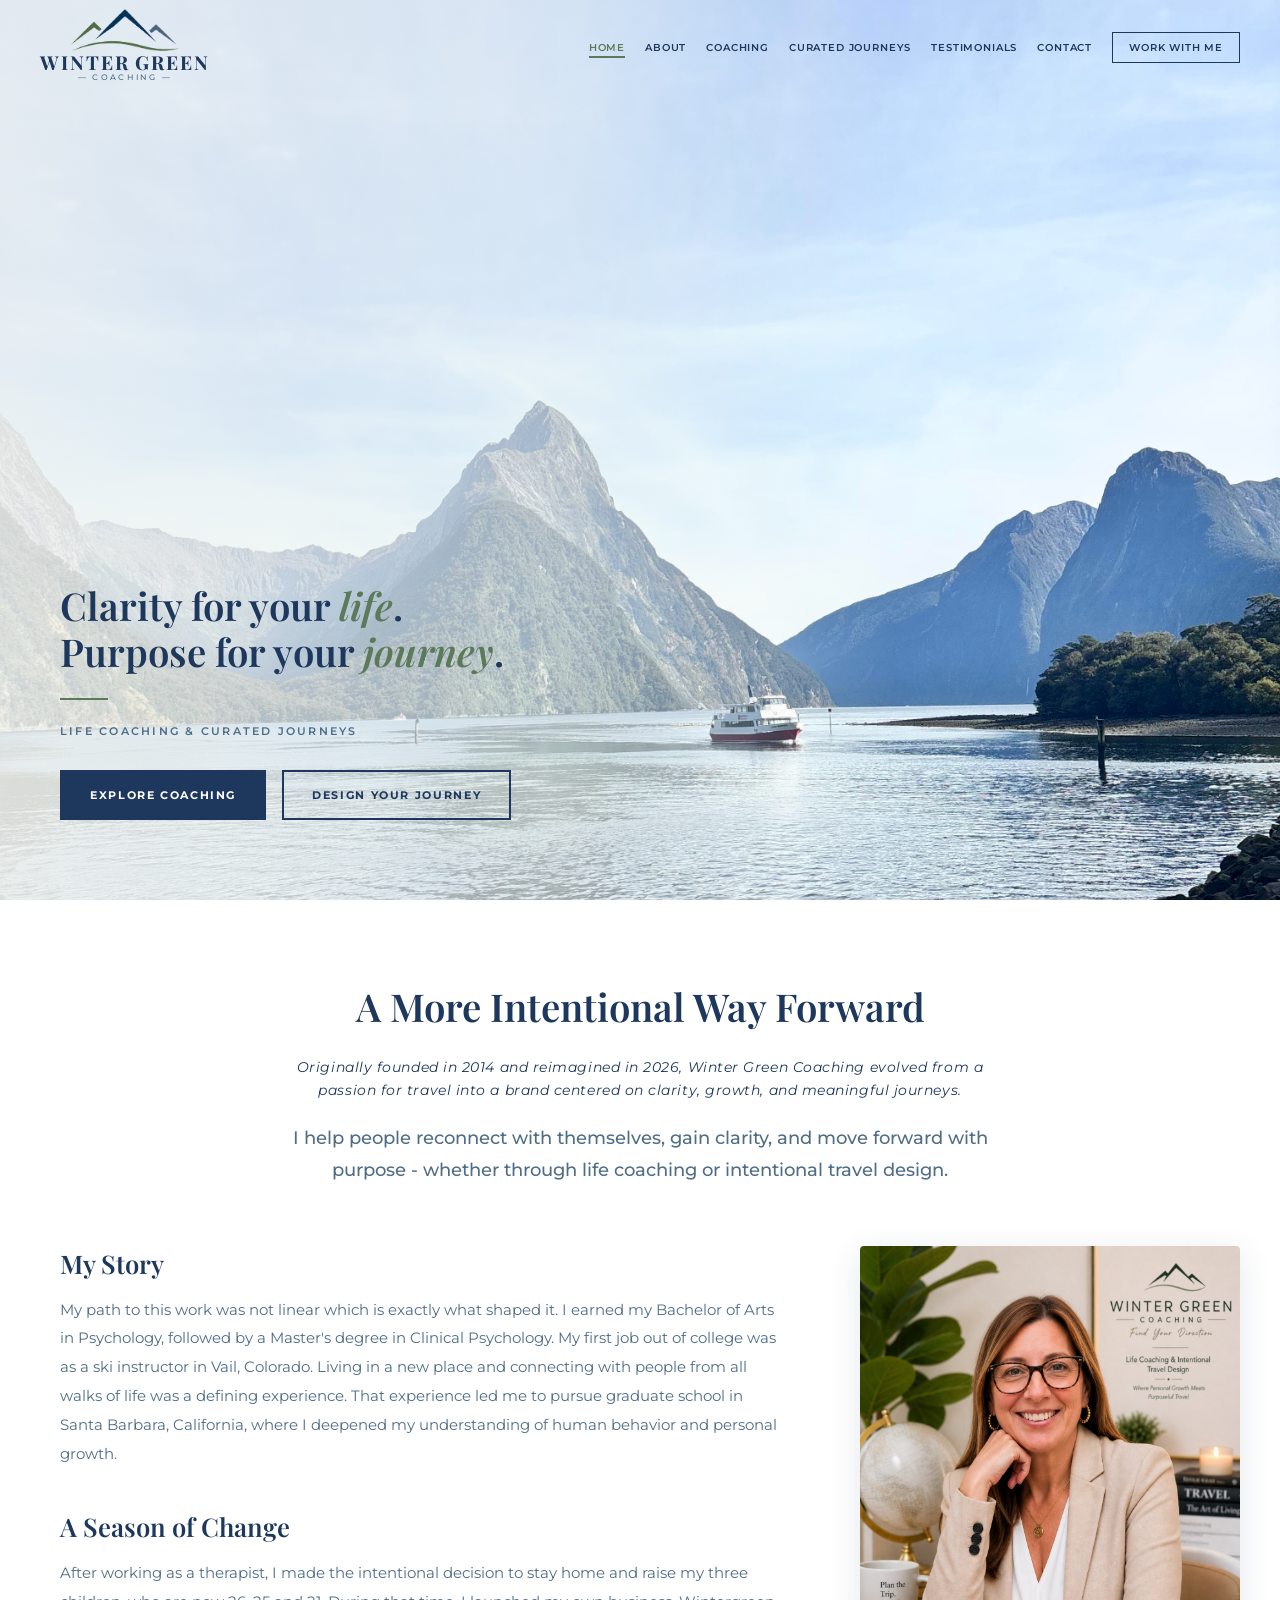
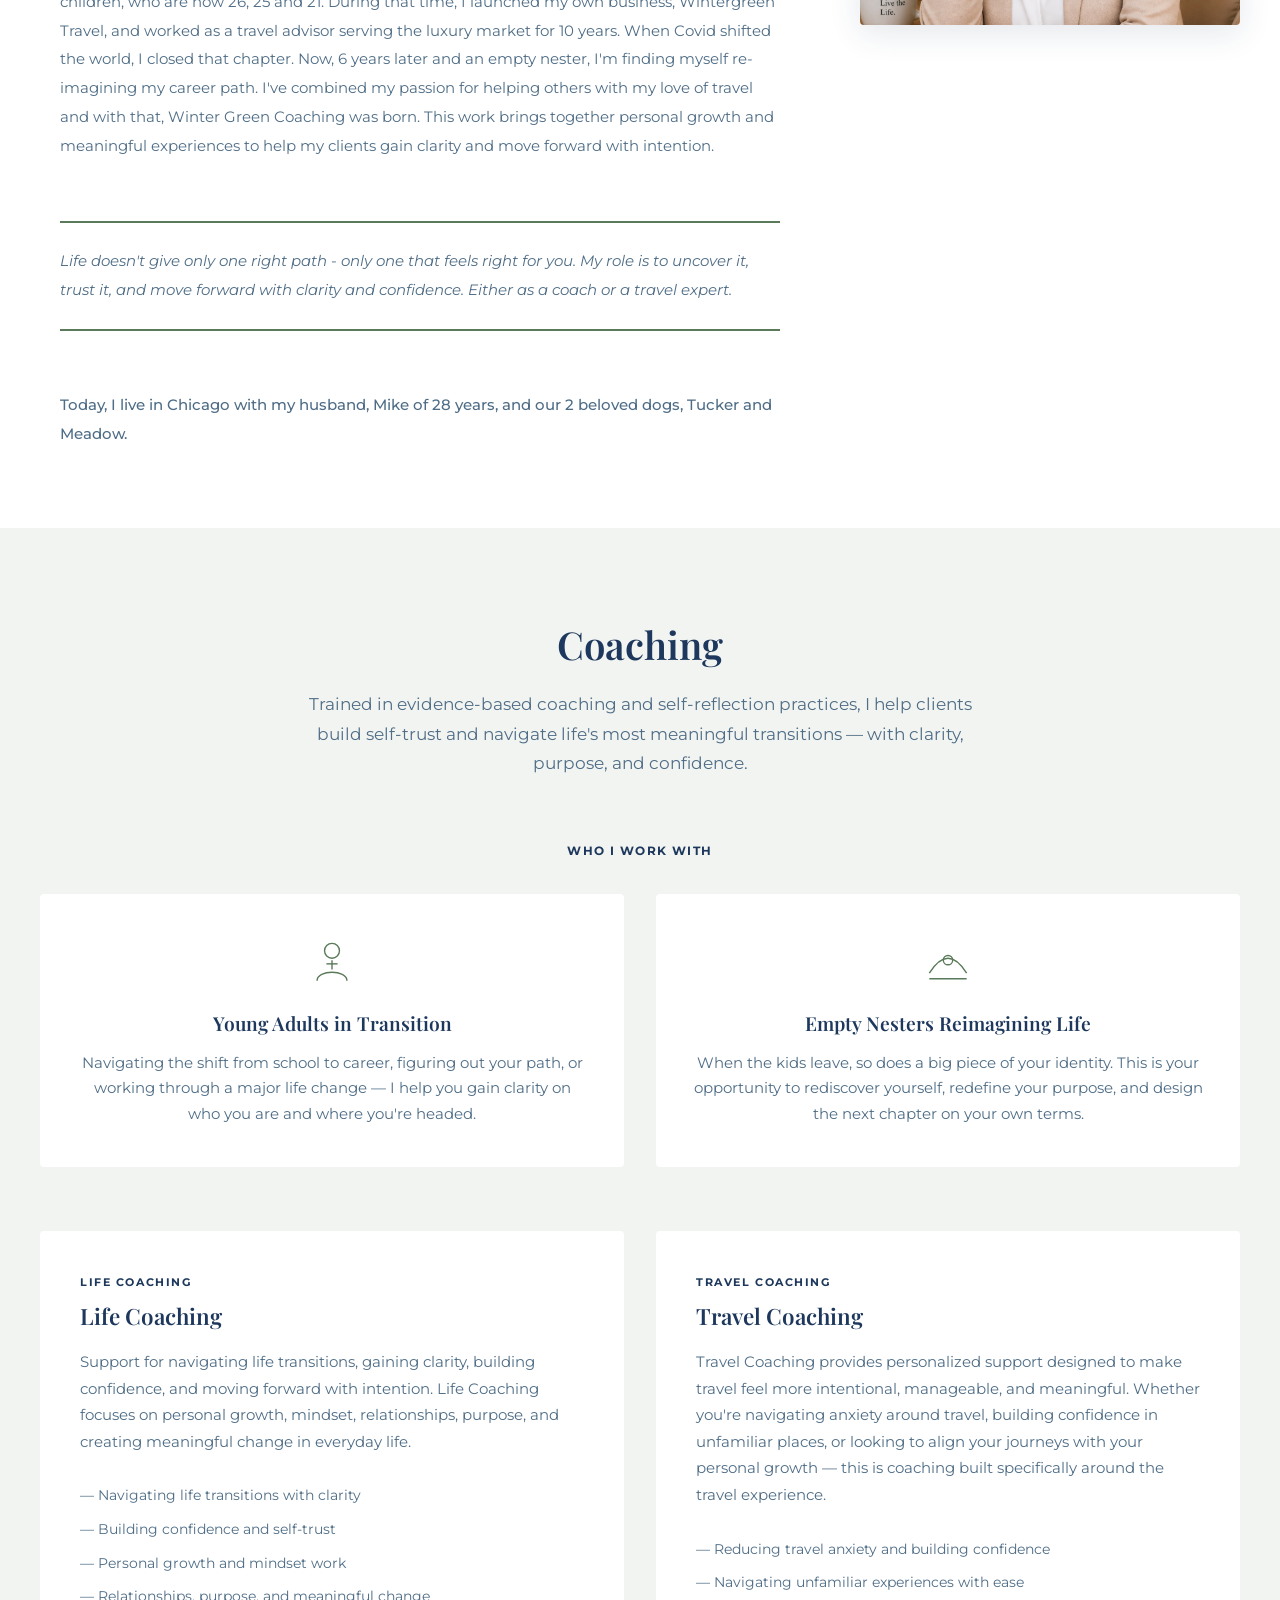
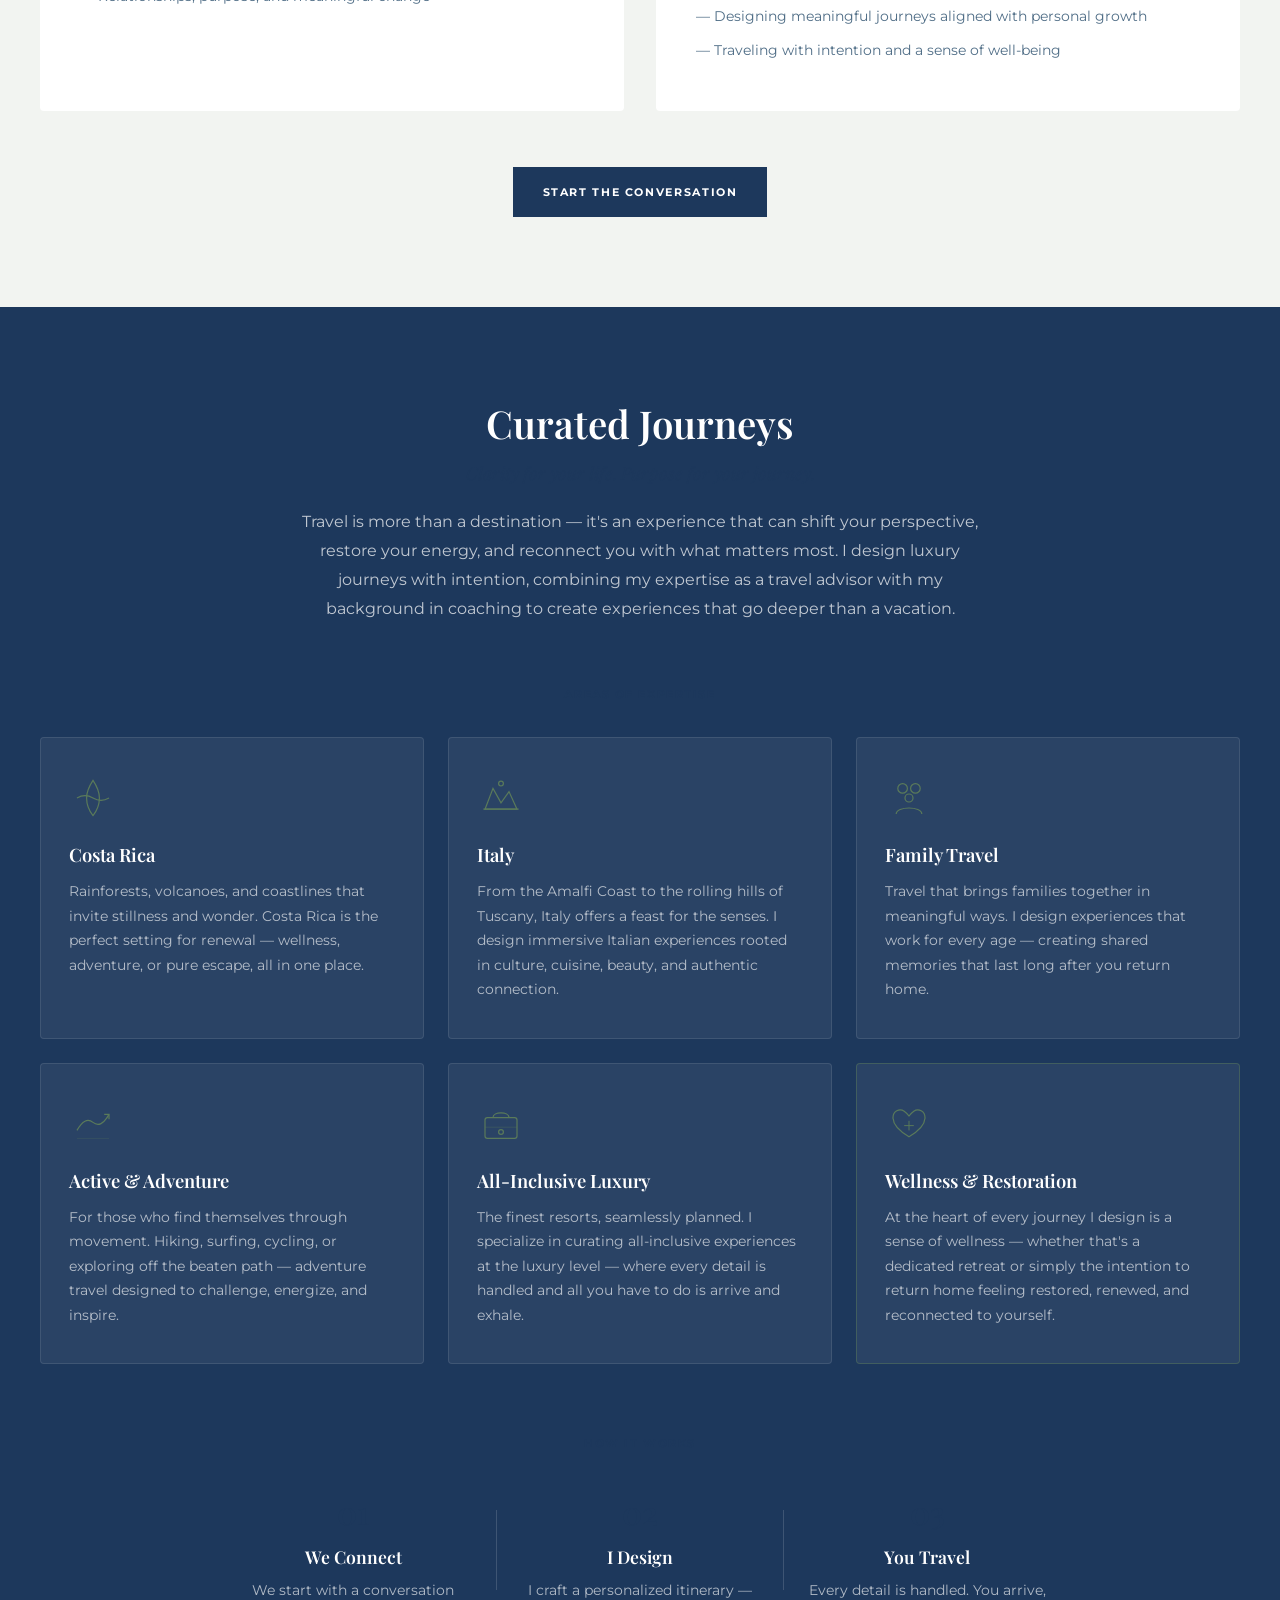
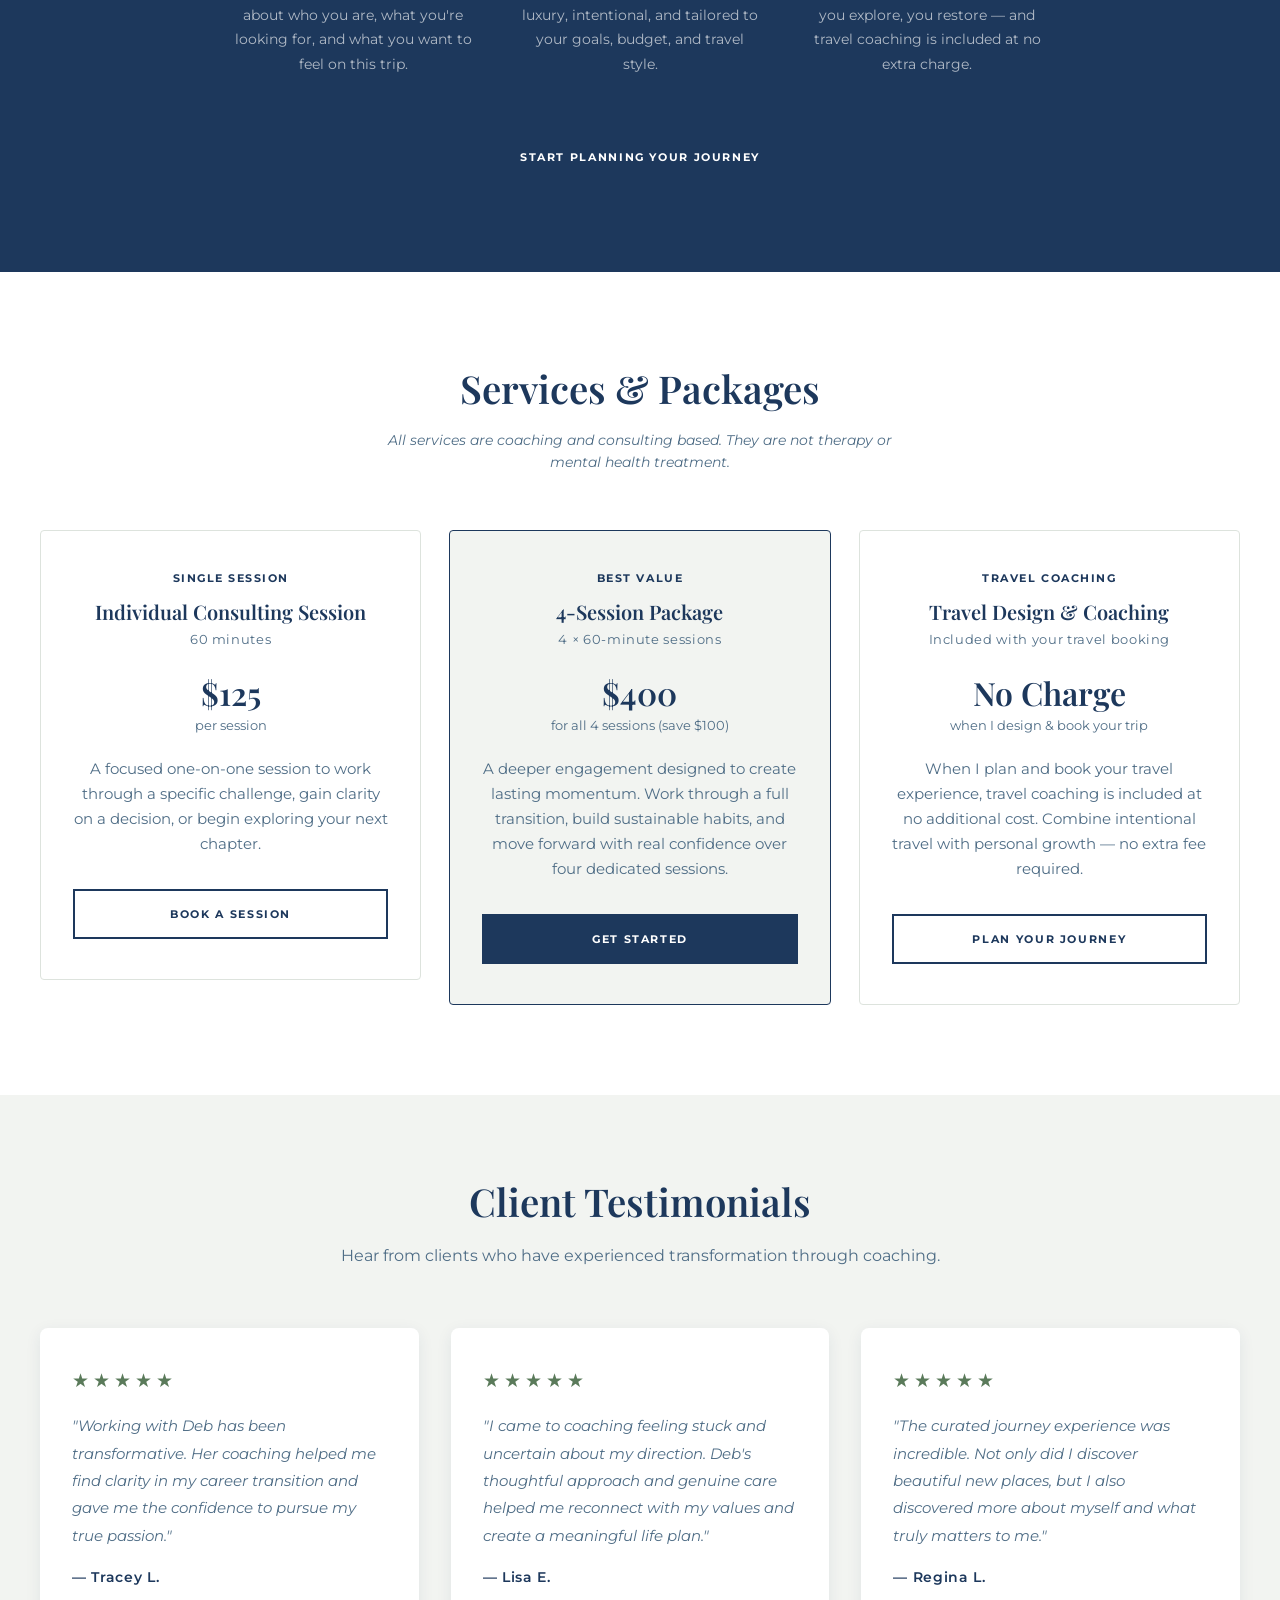
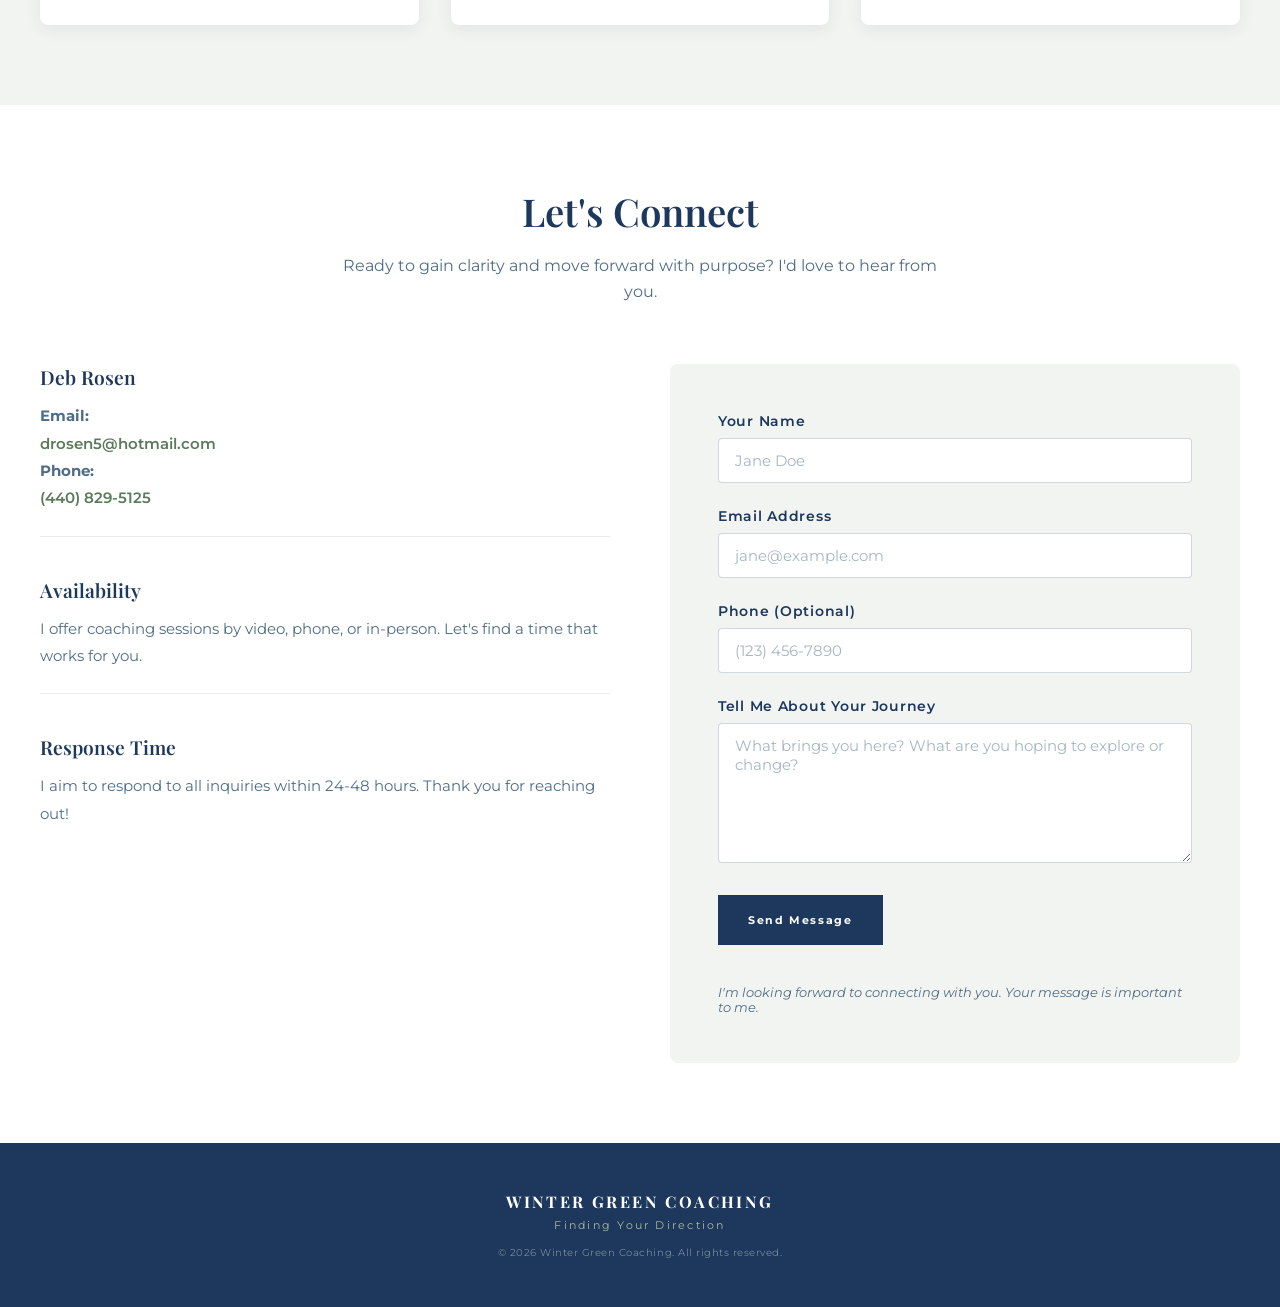
==== commit f3641b85: "Update Life Coaching section with new description and focus areas" ====
--- a/index.html
+++ b/index.html
@@ -324,8 +324,8 @@
                     <div class="service-tag">BEST VALUE</div>
                     <h3 class="service-name">4-Session Package</h3>
                     <p class="service-duration">4 × 60-minute sessions</p>
-                    <div class="service-price">Contact</div>
-                    <p class="service-price-note">for bundle pricing</p>
+                    <div class="service-price">$400</div>
+                    <p class="service-price-note">for all 4 sessions (save $100)</p>
                     <p class="service-desc">A deeper engagement designed to create lasting momentum. Work through a full transition, build sustainable habits, and move forward with real confidence over four dedicated sessions.</p>
                     <a href="#contact" class="btn btn-primary service-btn">GET STARTED</a>
                 </div>
--- a/css/styles.css
+++ b/css/styles.css
@@ -91,7 +91,7 @@
 
 .logo-name {
     font-family: var(--font-display);
-    font-size: 1rem;
+    font-size: 1.2rem;
     font-weight: 700;
     letter-spacing: 0.1em;
     color: var(--navy);
@@ -99,7 +99,7 @@
 
 .logo-coaching {
     font-family: var(--font-body);
-    font-size: 0.55rem;
+    font-size: 0.48rem;
     font-weight: 500;
     letter-spacing: 0.3em;
     color: var(--steel);
@@ -354,6 +354,18 @@
     color: var(--navy);
     text-align: center;
     margin-bottom: 24px;
+}
+
+.about-founding {
+    font-family: var(--font-body);
+    font-size: 0.85rem;
+    color: var(--forest);
+    text-align: center;
+    letter-spacing: 0.04em;
+    max-width: 700px;
+    margin: 0 auto 20px;
+    line-height: 1.7;
+    font-style: italic;
 }
 
 .about-intro {
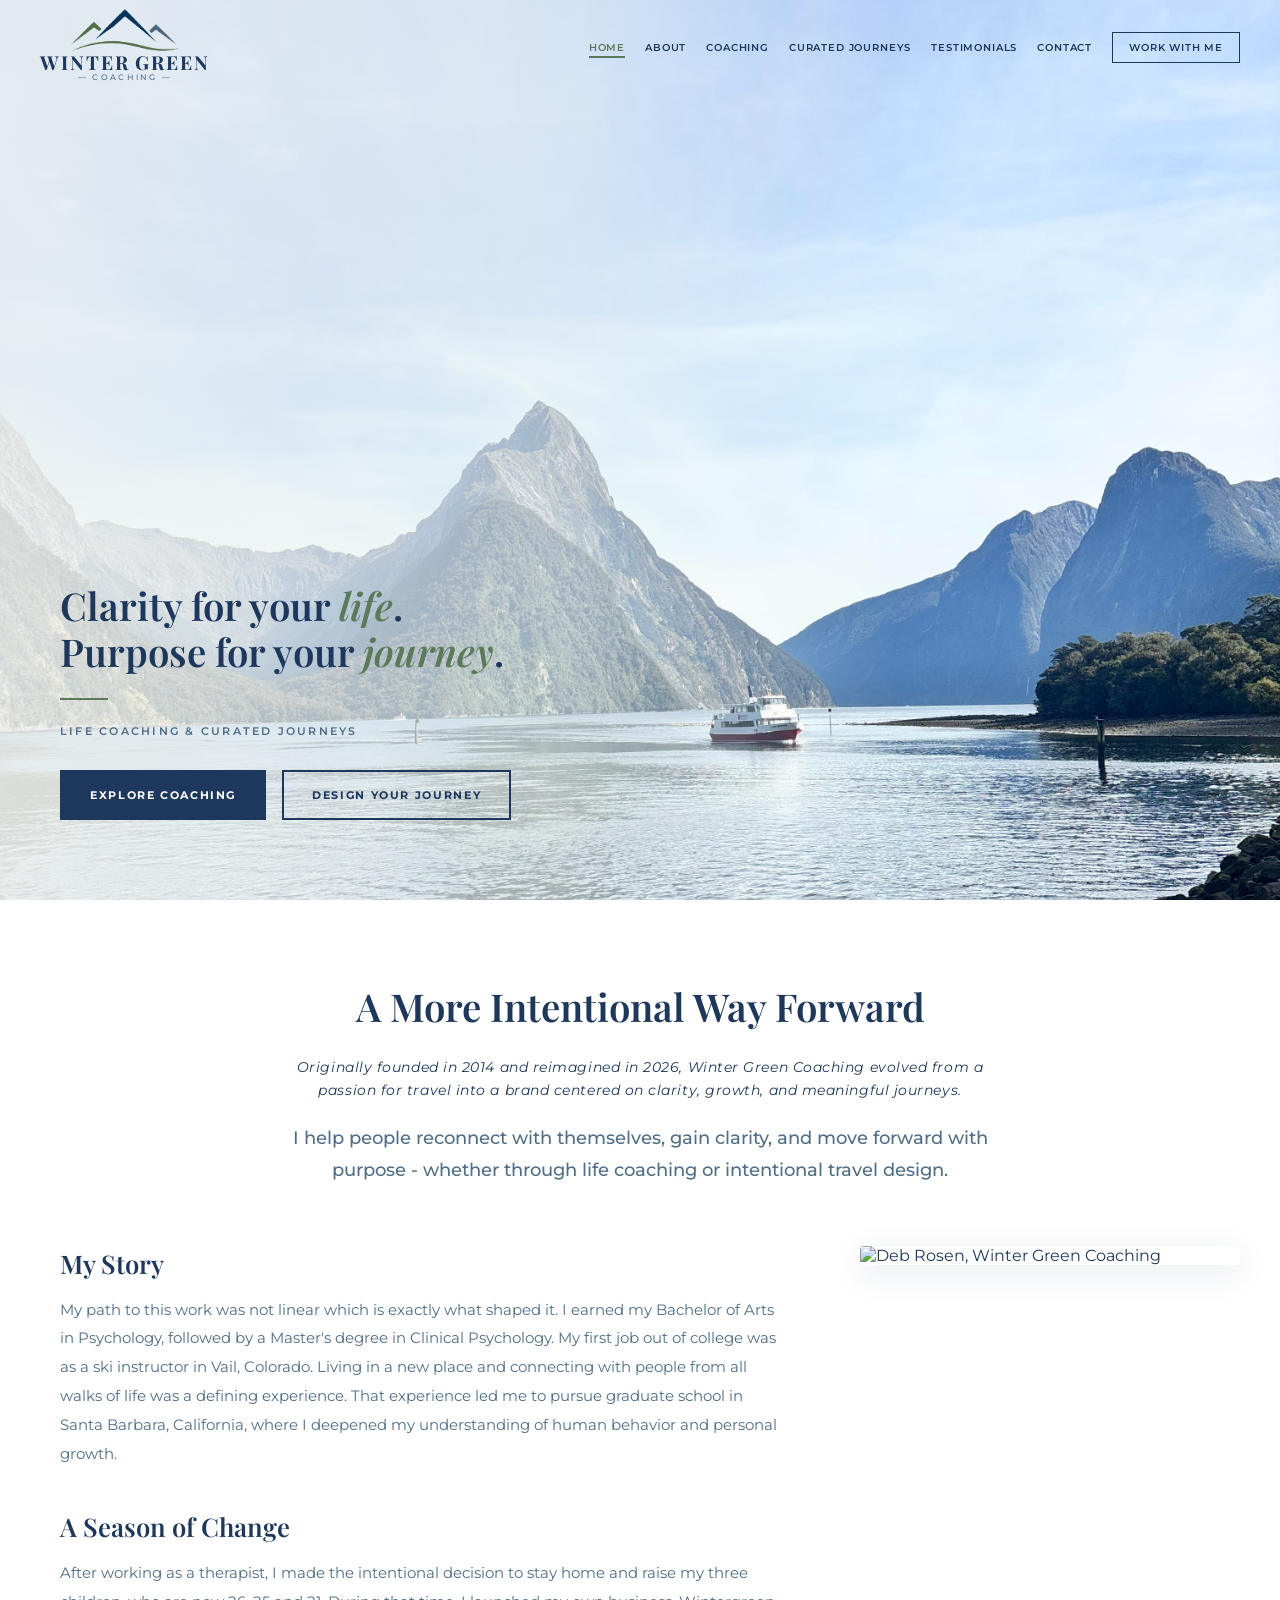
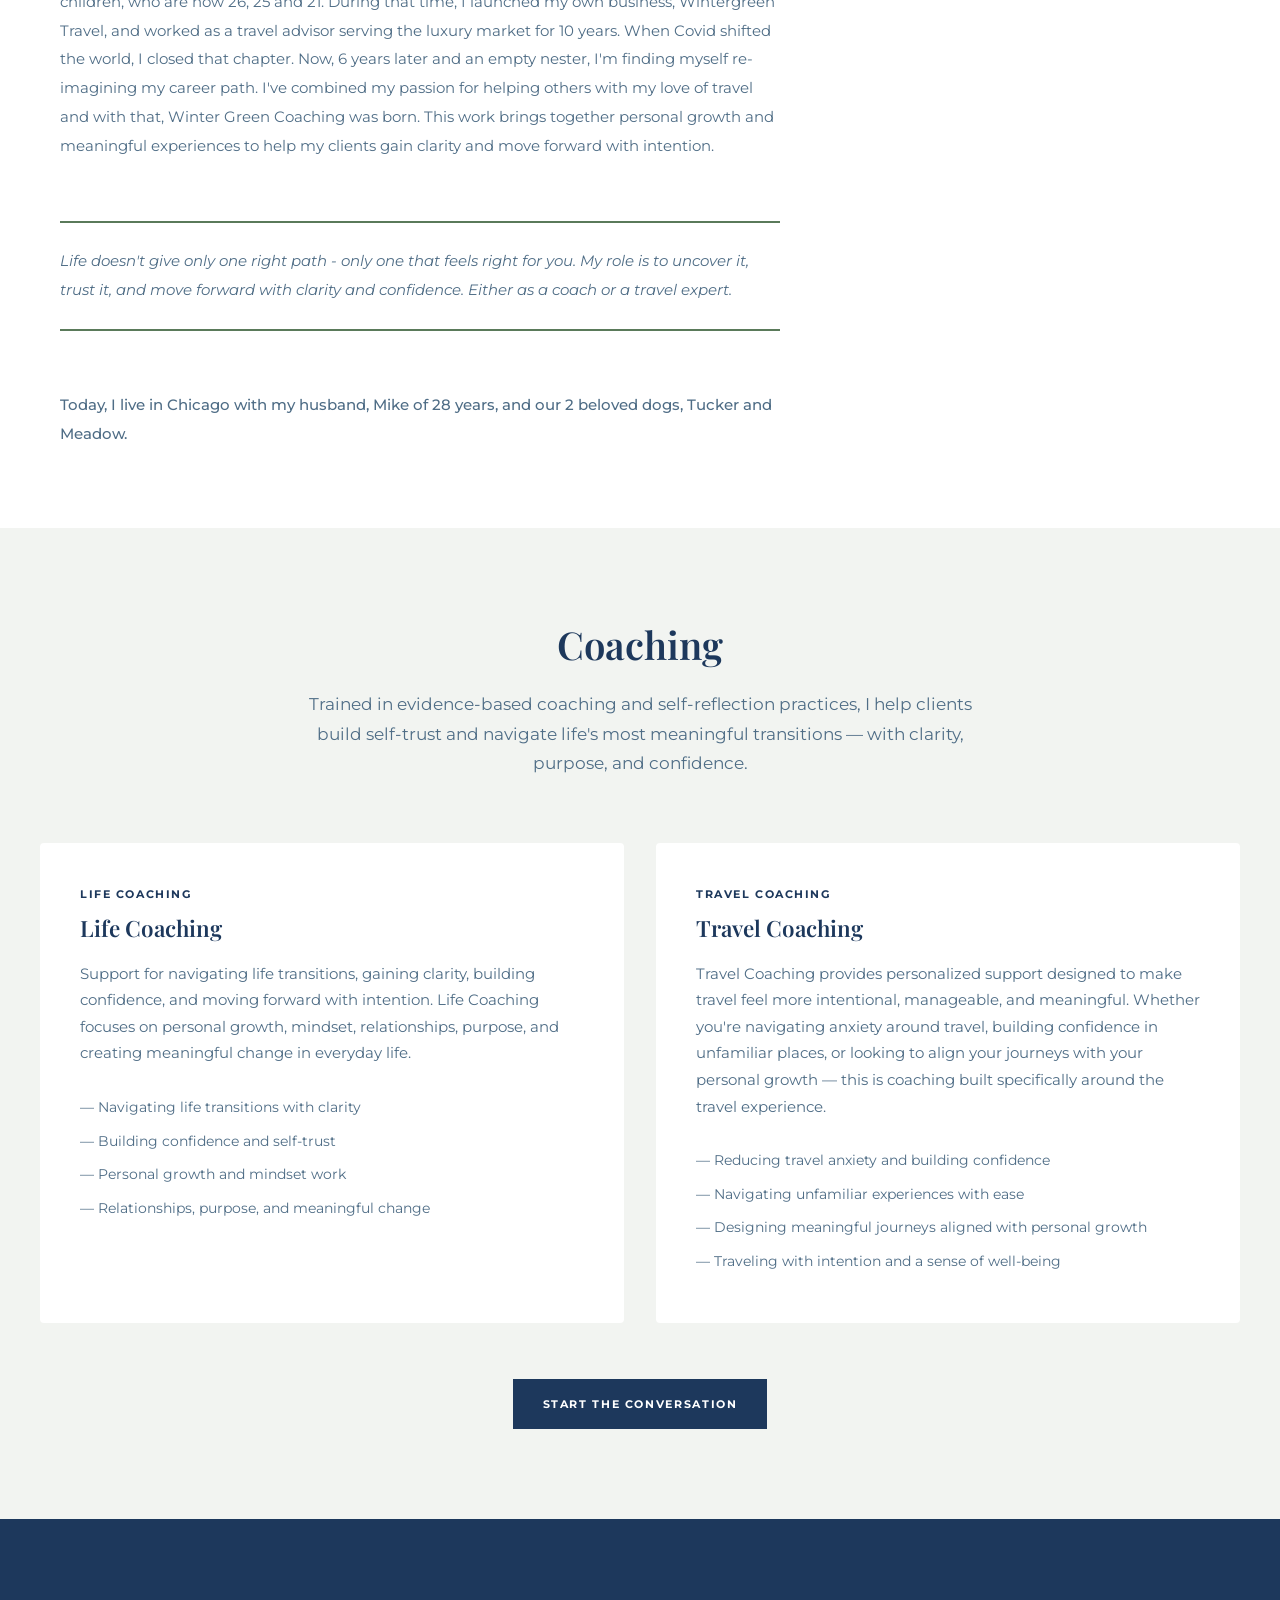
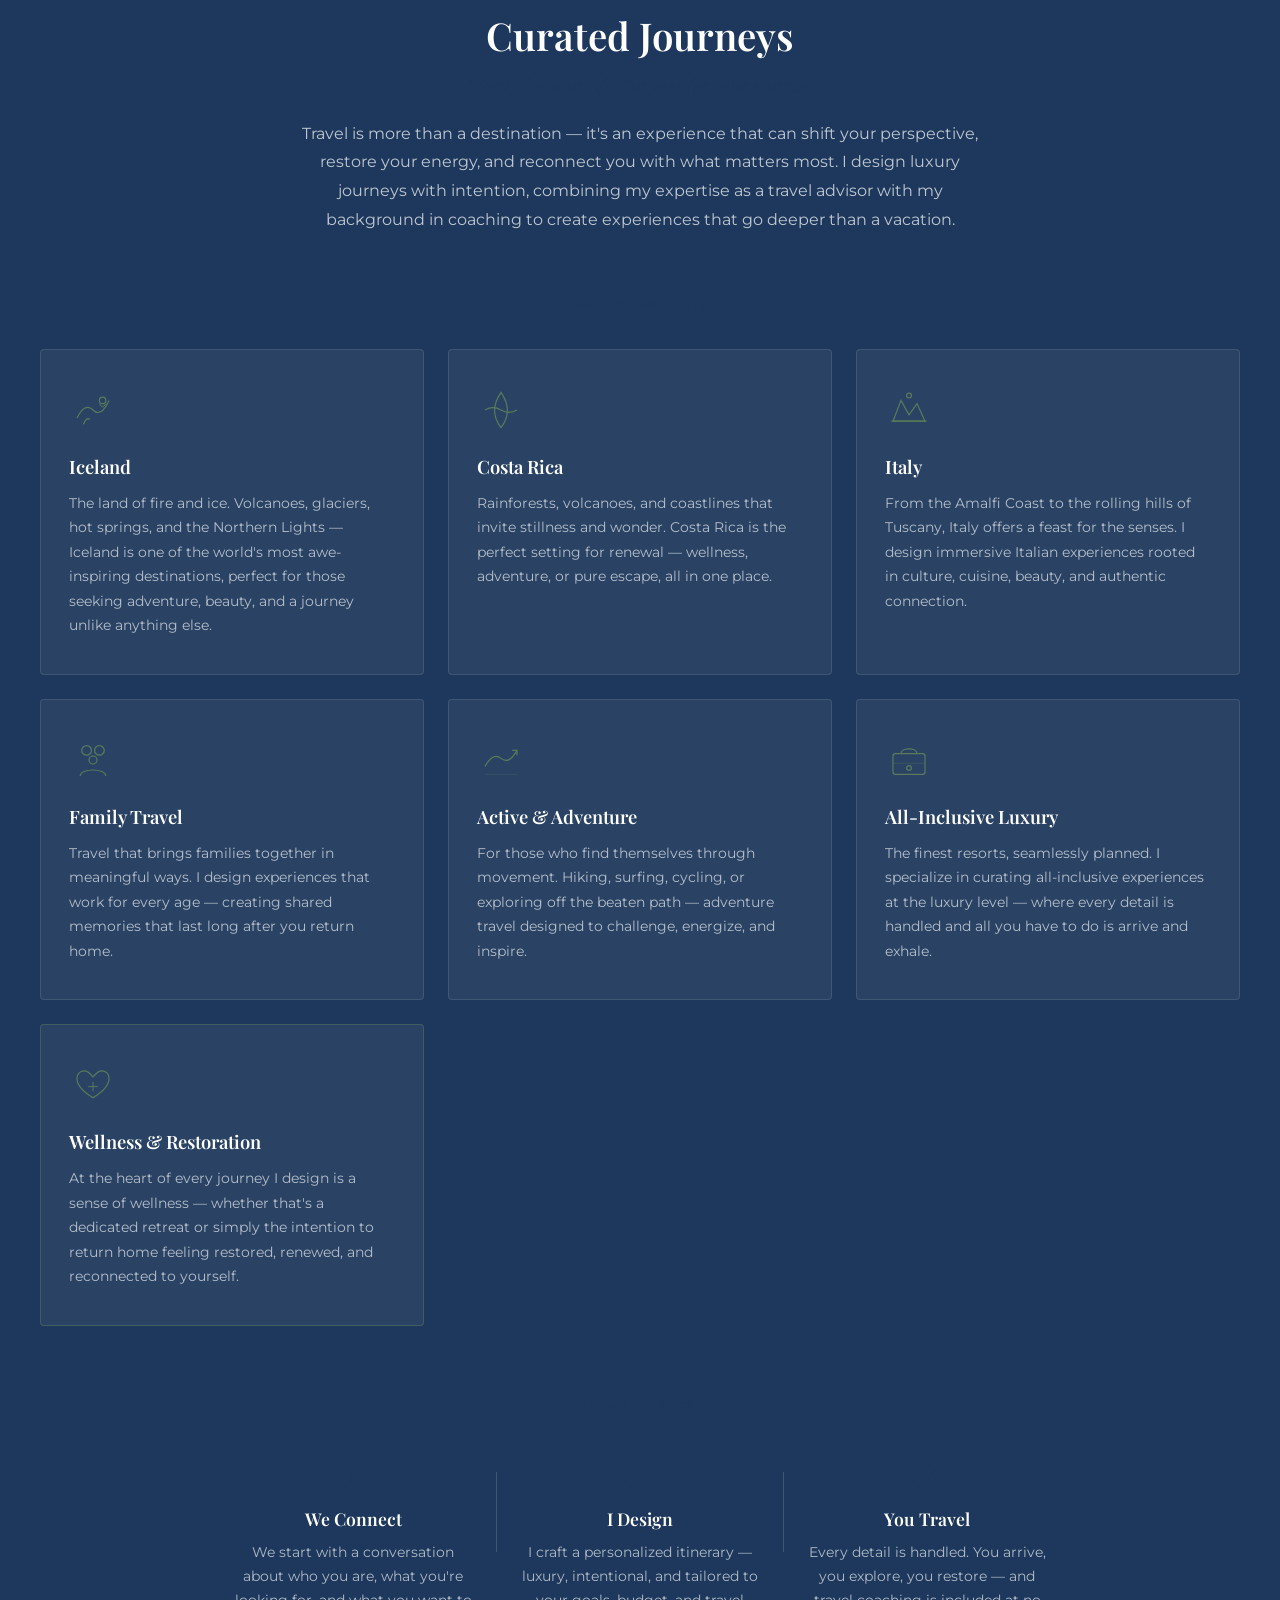
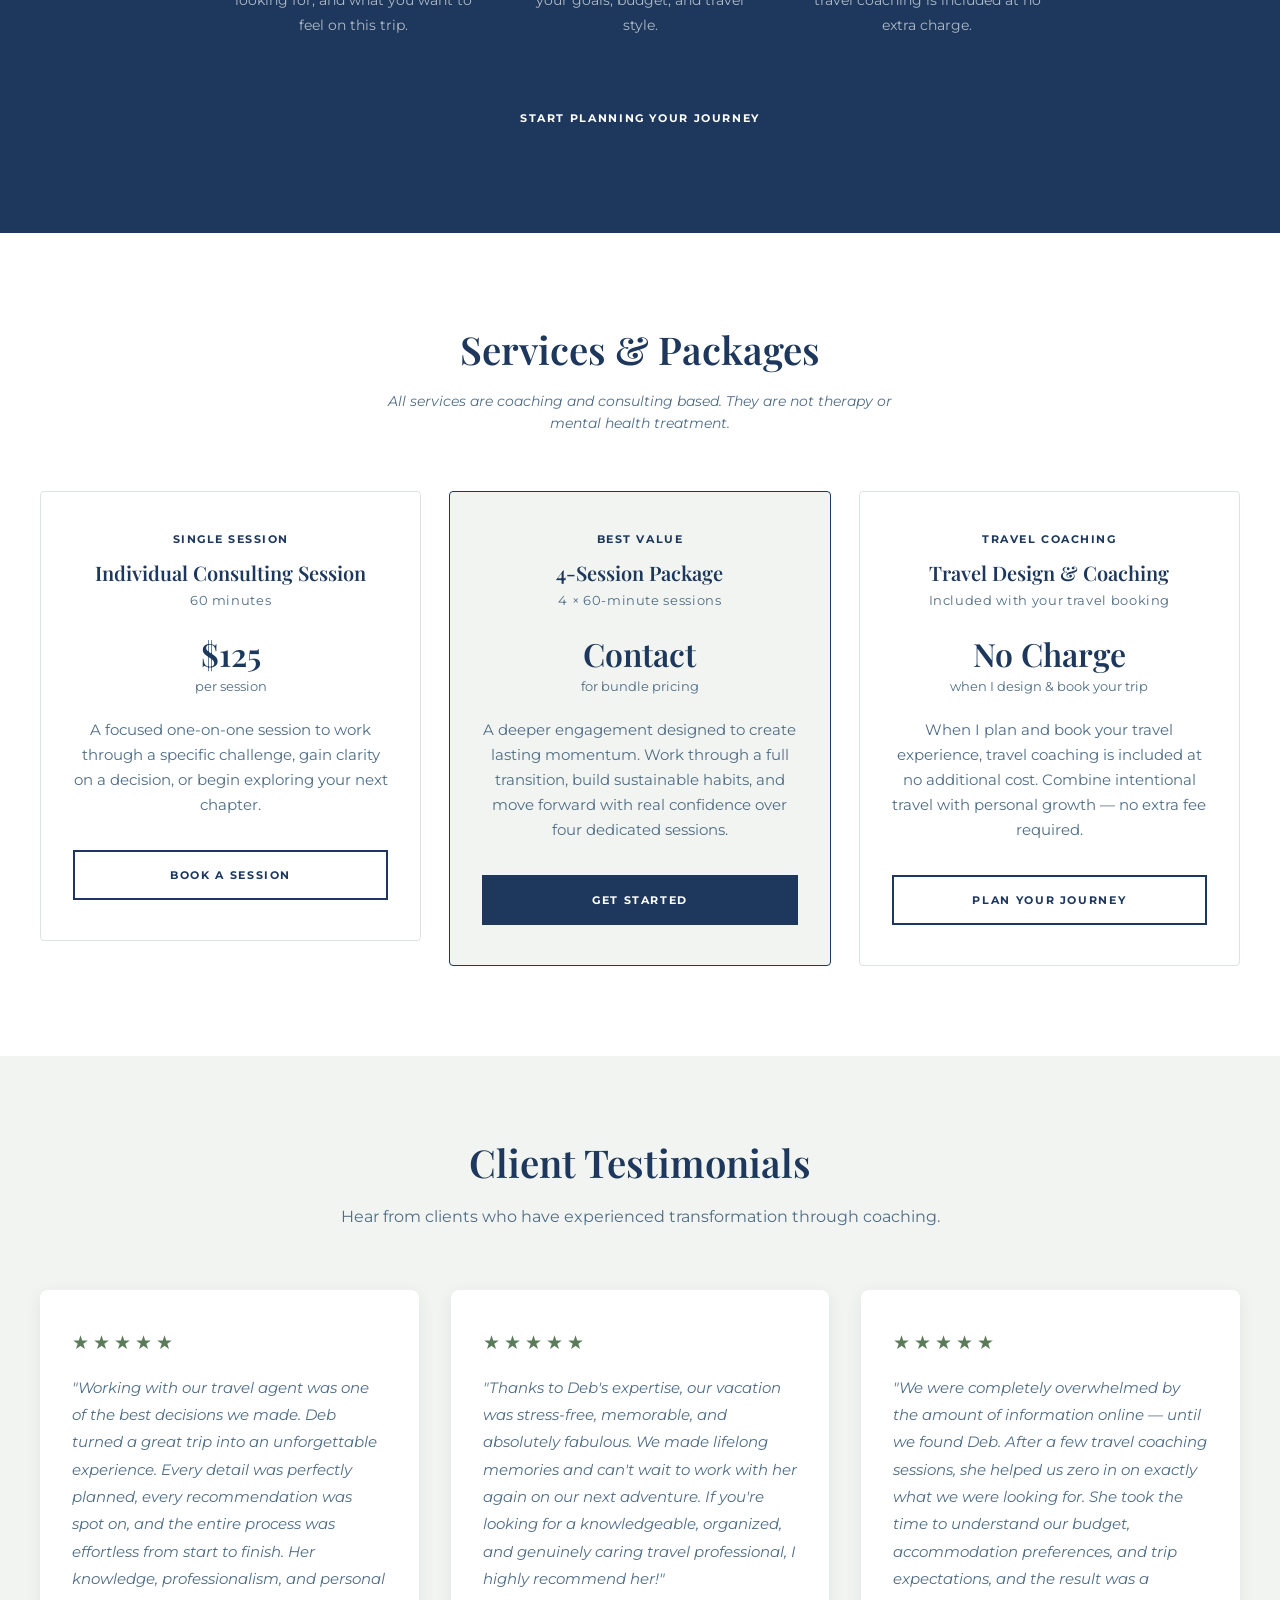
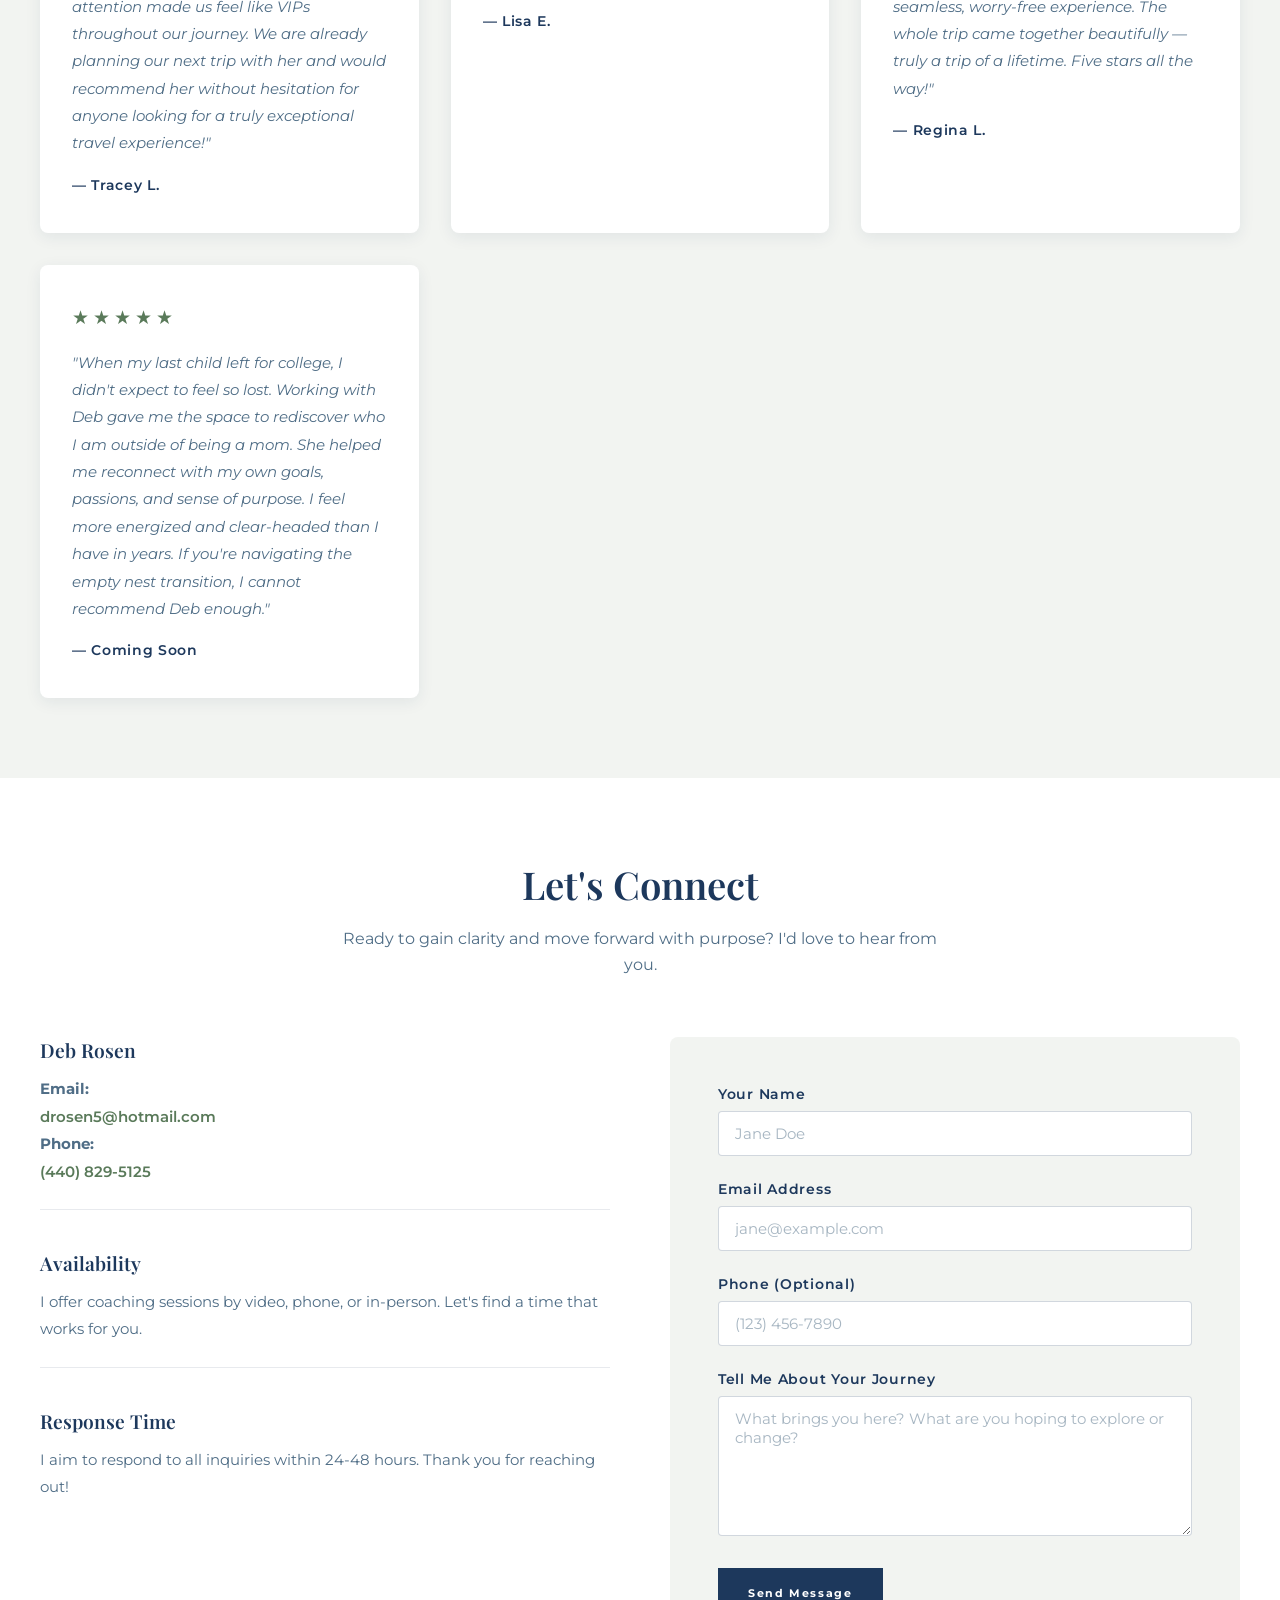
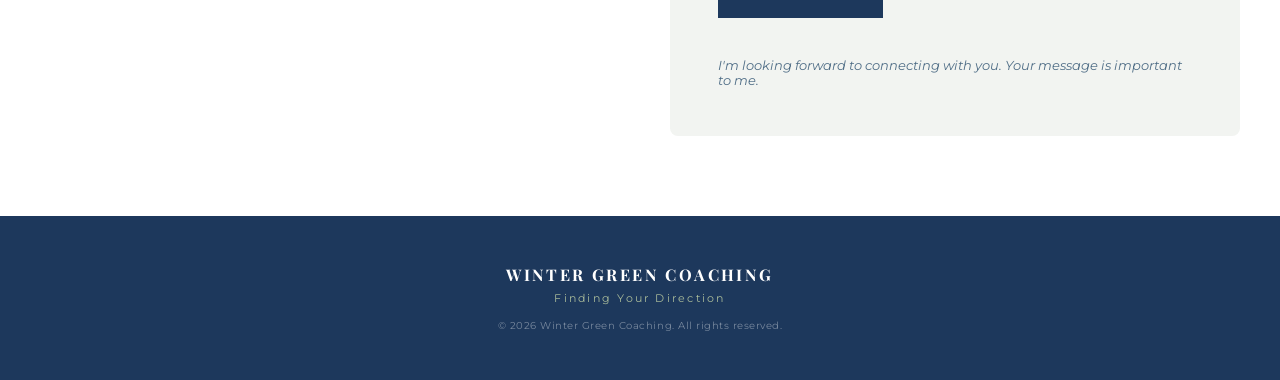
==== commit 805fac69: "Add Iceland as a curated journey destination" ====
--- a/index.html
+++ b/index.html
@@ -99,7 +99,7 @@
                 </div>
 
                 <div class="about-photo-col">
-                    <img src="images/about-deb.jpg" alt="Deb Rosen, Winter Green Coaching" class="about-photo">
+                    <img src="images/about-deb.png" alt="Deb Rosen, Winter Green Coaching" class="about-photo">
                 </div>
             </div>
         </div>
@@ -112,36 +112,6 @@
             <div class="coaching-header">
                 <h2 class="coaching-title">Coaching</h2>
                 <p class="coaching-intro">Trained in evidence-based coaching and self-reflection practices, I help clients build self-trust and navigate life's most meaningful transitions — with clarity, purpose, and confidence.</p>
-            </div>
-
-            <!-- Who I Work With -->
-            <div class="coaching-who">
-                <h3 class="coaching-who-title">Who I Work With</h3>
-                <div class="coaching-who-grid">
-                    <div class="coaching-who-card">
-                        <div class="coaching-who-icon">
-                            <svg viewBox="0 0 60 60" xmlns="http://www.w3.org/2000/svg">
-                                <circle cx="30" cy="18" r="8" fill="none" stroke="#5A7A5A" stroke-width="1.5"/>
-                                <path d="M14 50 C14 38 46 38 46 50" fill="none" stroke="#5A7A5A" stroke-width="1.5"/>
-                                <path d="M30 28 L30 38" stroke="#5A7A5A" stroke-width="1.5"/>
-                                <path d="M24 32 L36 32" stroke="#5A7A5A" stroke-width="1.5"/>
-                            </svg>
-                        </div>
-                        <h4 class="coaching-who-name">Young Adults in Transition</h4>
-                        <p class="coaching-who-desc">Navigating the shift from school to career, figuring out your path, or working through a major life change — I help you gain clarity on who you are and where you're headed.</p>
-                    </div>
-                    <div class="coaching-who-card">
-                        <div class="coaching-who-icon">
-                            <svg viewBox="0 0 60 60" xmlns="http://www.w3.org/2000/svg">
-                                <path d="M10 42 Q30 10 50 42" fill="none" stroke="#5A7A5A" stroke-width="1.5"/>
-                                <circle cx="30" cy="28" r="5" fill="none" stroke="#5A7A5A" stroke-width="1.5"/>
-                                <path d="M10 48 L50 48" stroke="#5A7A5A" stroke-width="1.5"/>
-                            </svg>
-                        </div>
-                        <h4 class="coaching-who-name">Empty Nesters Reimagining Life</h4>
-                        <p class="coaching-who-desc">When the kids leave, so does a big piece of your identity. This is your opportunity to rediscover yourself, redefine your purpose, and design the next chapter on your own terms.</p>
-                    </div>
-                </div>
             </div>
 
             <!-- Two Coaching Offers -->
@@ -195,6 +165,19 @@
                     <div class="journey-card">
                         <div class="journey-card-icon">
                             <svg viewBox="0 0 60 60" xmlns="http://www.w3.org/2000/svg">
+                                <path d="M10 40 Q20 20 30 30 Q40 40 50 18" fill="none" stroke="#5A7A5A" stroke-width="1.5"/>
+                                <path d="M18 48 Q22 38 26 42" fill="none" stroke="#5A7A5A" stroke-width="1.5"/>
+                                <circle cx="42" cy="18" r="4" fill="none" stroke="#5A7A5A" stroke-width="1.5"/>
+                                <path d="M38 22 Q42 30 46 22" fill="none" stroke="#5A7A5A" stroke-width="1.2"/>
+                            </svg>
+                        </div>
+                        <h3 class="journey-card-title">Iceland</h3>
+                        <p class="journey-card-desc">The land of fire and ice. Volcanoes, glaciers, hot springs, and the Northern Lights — Iceland is one of the world's most awe-inspiring destinations, perfect for those seeking adventure, beauty, and a journey unlike anything else.</p>
+                    </div>
+
+                    <div class="journey-card">
+                        <div class="journey-card-icon">
+                            <svg viewBox="0 0 60 60" xmlns="http://www.w3.org/2000/svg">
                                 <path d="M30 8 Q38 20 38 30 Q38 42 30 52 Q22 42 22 30 Q22 20 30 8Z" fill="none" stroke="#5A7A5A" stroke-width="1.5"/>
                                 <path d="M10 30 Q20 24 30 30 Q40 36 50 30" fill="none" stroke="#5A7A5A" stroke-width="1.5"/>
                             </svg>
@@ -324,8 +307,8 @@
                     <div class="service-tag">BEST VALUE</div>
                     <h3 class="service-name">4-Session Package</h3>
                     <p class="service-duration">4 × 60-minute sessions</p>
-                    <div class="service-price">$400</div>
-                    <p class="service-price-note">for all 4 sessions (save $100)</p>
+                    <div class="service-price">Contact</div>
+                    <p class="service-price-note">for bundle pricing</p>
                     <p class="service-desc">A deeper engagement designed to create lasting momentum. Work through a full transition, build sustainable habits, and move forward with real confidence over four dedicated sessions.</p>
                     <a href="#contact" class="btn btn-primary service-btn">GET STARTED</a>
                 </div>
@@ -363,7 +346,7 @@
                         <span class="star">★</span>
                     </div>
                     <p class="review-text">
-                        "Working with Deb has been transformative. Her coaching helped me find clarity in my career transition and gave me the confidence to pursue my true passion."
+                        "Working with our travel agent was one of the best decisions we made. Deb turned a great trip into an unforgettable experience. Every detail was perfectly planned, every recommendation was spot on, and the entire process was effortless from start to finish. Her knowledge, professionalism, and personal attention made us feel like VIPs throughout our journey. We are already planning our next trip with her and would recommend her without hesitation for anyone looking for a truly exceptional travel experience!"
                     </p>
                     <p class="review-author">— Tracey L.</p>
                 </div>
@@ -377,7 +360,7 @@
                         <span class="star">★</span>
                     </div>
                     <p class="review-text">
-                        "I came to coaching feeling stuck and uncertain about my direction. Deb's thoughtful approach and genuine care helped me reconnect with my values and create a meaningful life plan."
+                        "Thanks to Deb's expertise, our vacation was stress-free, memorable, and absolutely fabulous. We made lifelong memories and can't wait to work with her again on our next adventure. If you're looking for a knowledgeable, organized, and genuinely caring travel professional, I highly recommend her!"
                     </p>
                     <p class="review-author">— Lisa E.</p>
                 </div>
@@ -391,9 +374,23 @@
                         <span class="star">★</span>
                     </div>
                     <p class="review-text">
-                        "The curated journey experience was incredible. Not only did I discover beautiful new places, but I also discovered more about myself and what truly matters to me."
+                        "We were completely overwhelmed by the amount of information online — until we found Deb. After a few travel coaching sessions, she helped us zero in on exactly what we were looking for. She took the time to understand our budget, accommodation preferences, and trip expectations, and the result was a seamless, worry-free experience. The whole trip came together beautifully — truly a trip of a lifetime. Five stars all the way!"
                     </p>
                     <p class="review-author">— Regina L.</p>
+                </div>
+
+                <div class="review-card">
+                    <div class="review-stars">
+                        <span class="star">★</span>
+                        <span class="star">★</span>
+                        <span class="star">★</span>
+                        <span class="star">★</span>
+                        <span class="star">★</span>
+                    </div>
+                    <p class="review-text">
+                        "When my last child left for college, I didn't expect to feel so lost. Working with Deb gave me the space to rediscover who I am outside of being a mom. She helped me reconnect with my own goals, passions, and sense of purpose. I feel more energized and clear-headed than I have in years. If you're navigating the empty nest transition, I cannot recommend Deb enough."
+                    </p>
+                    <p class="review-author">— Coming Soon</p>
                 </div>
             </div>
         </div>
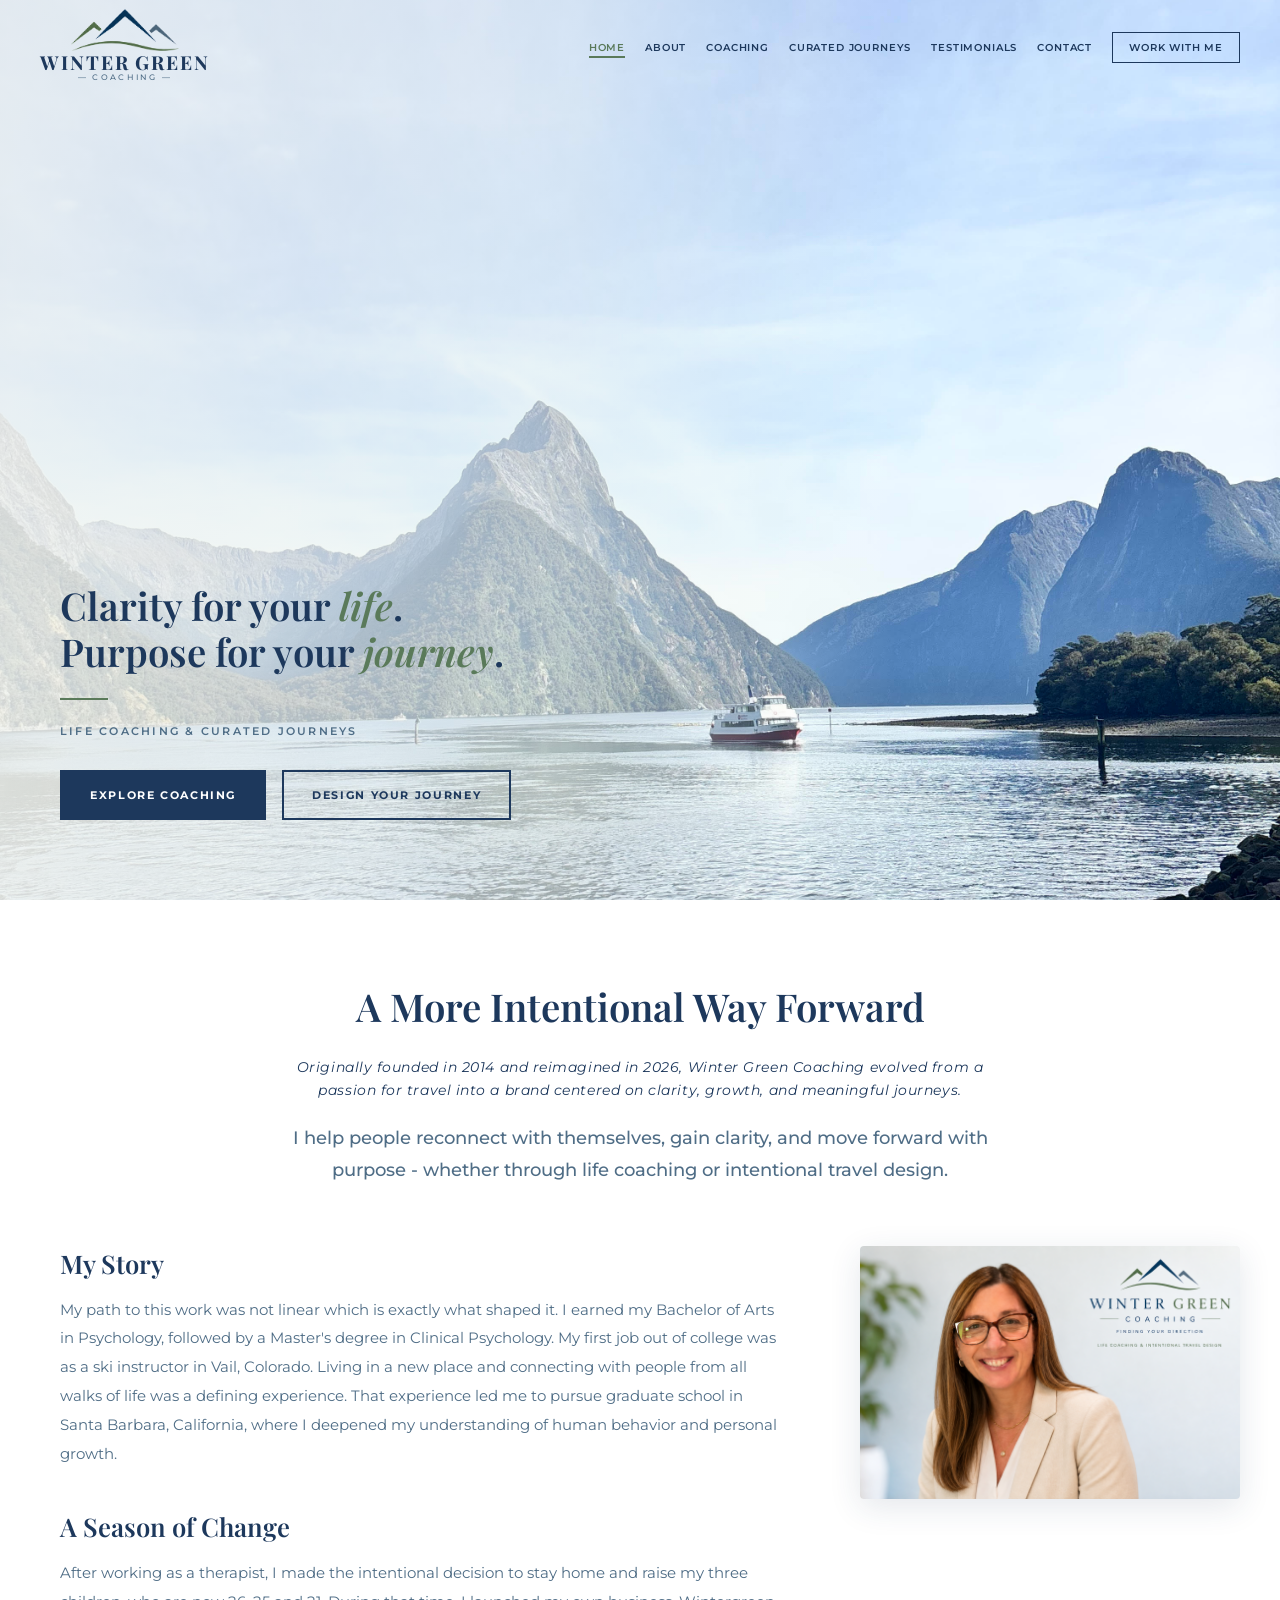
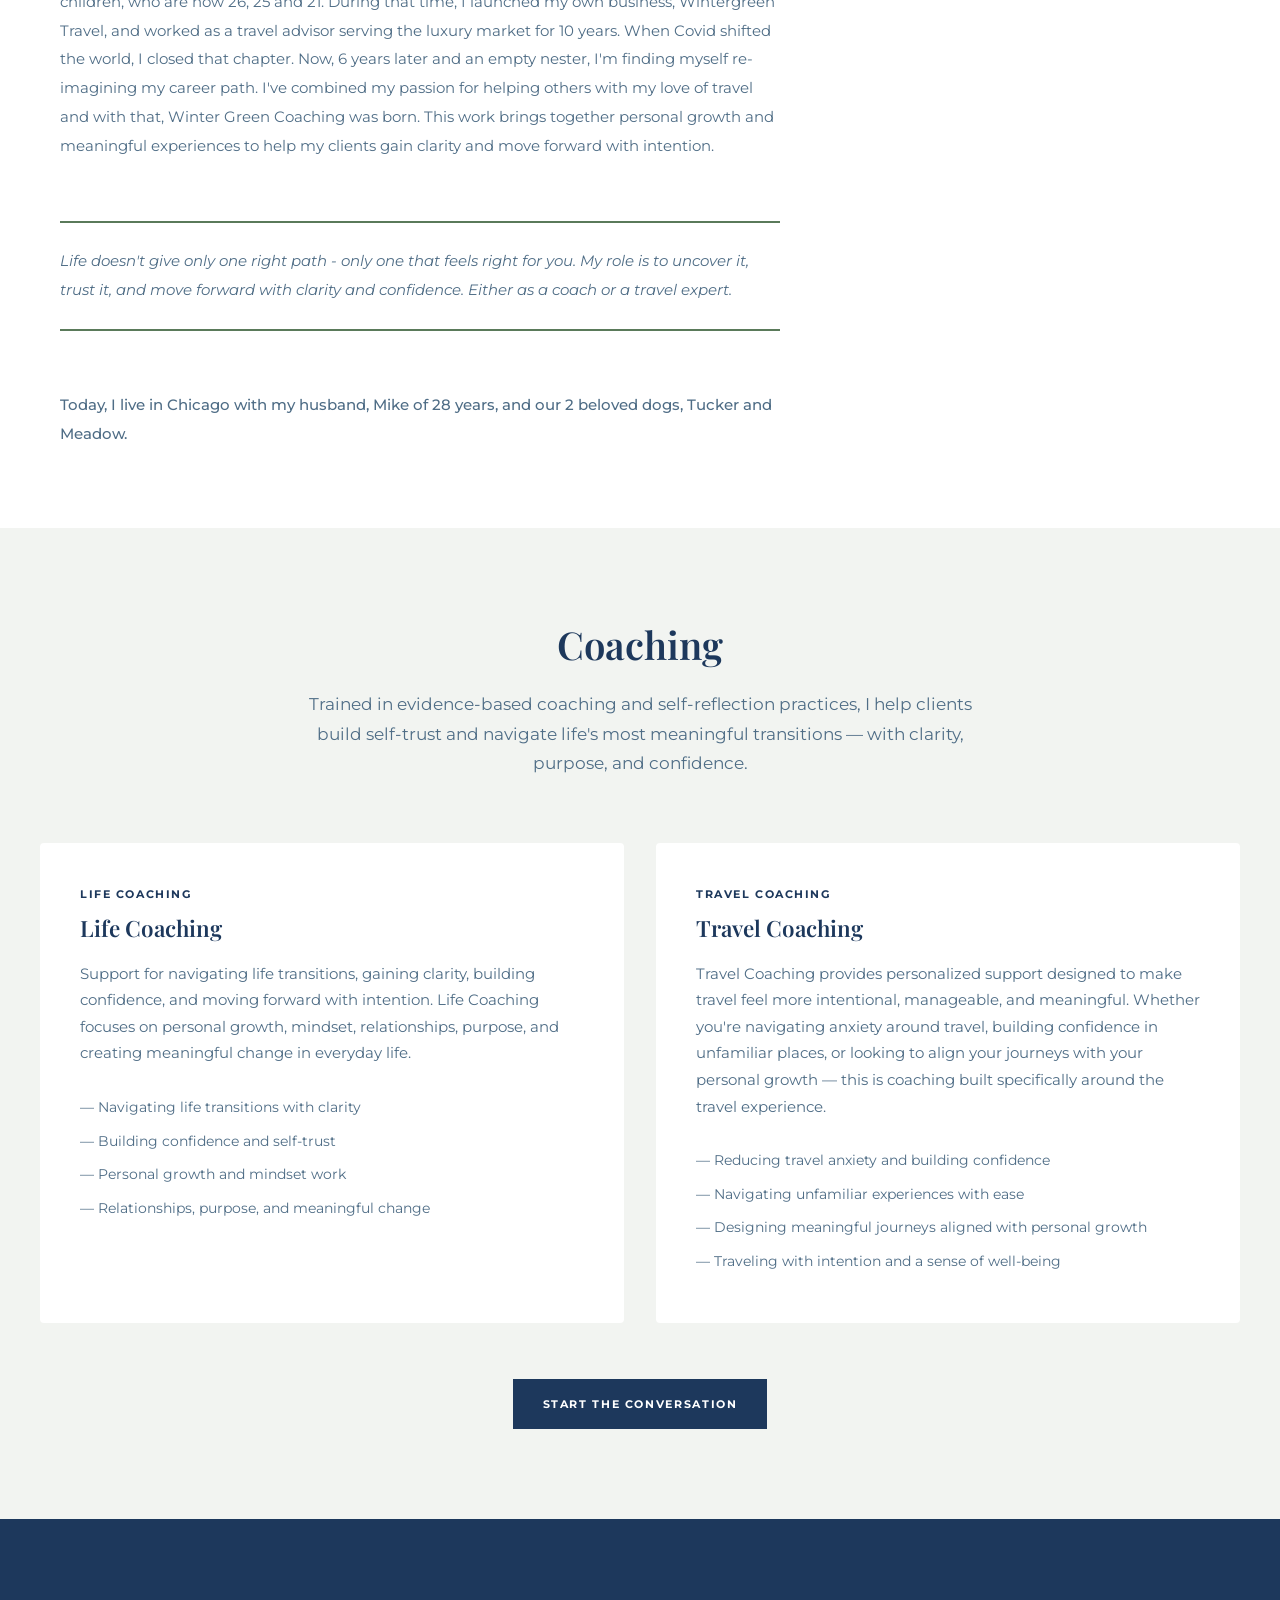
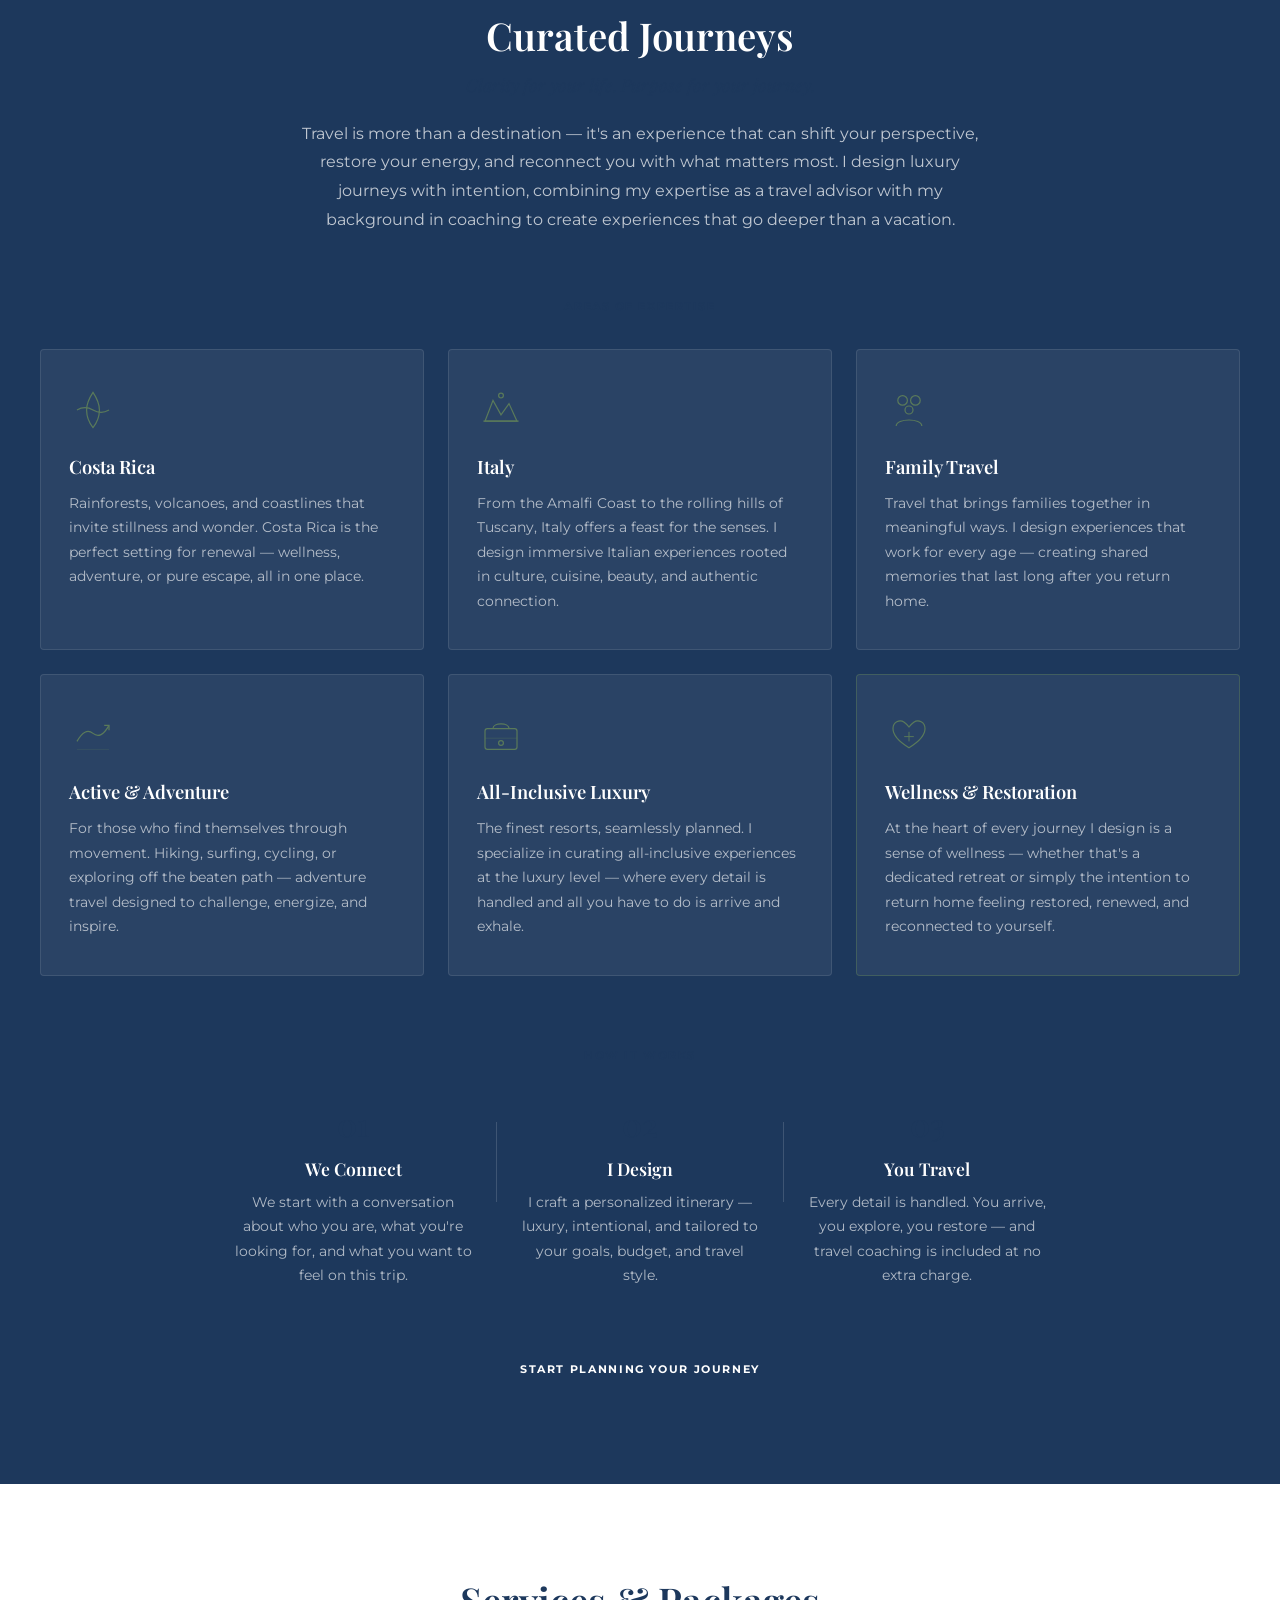
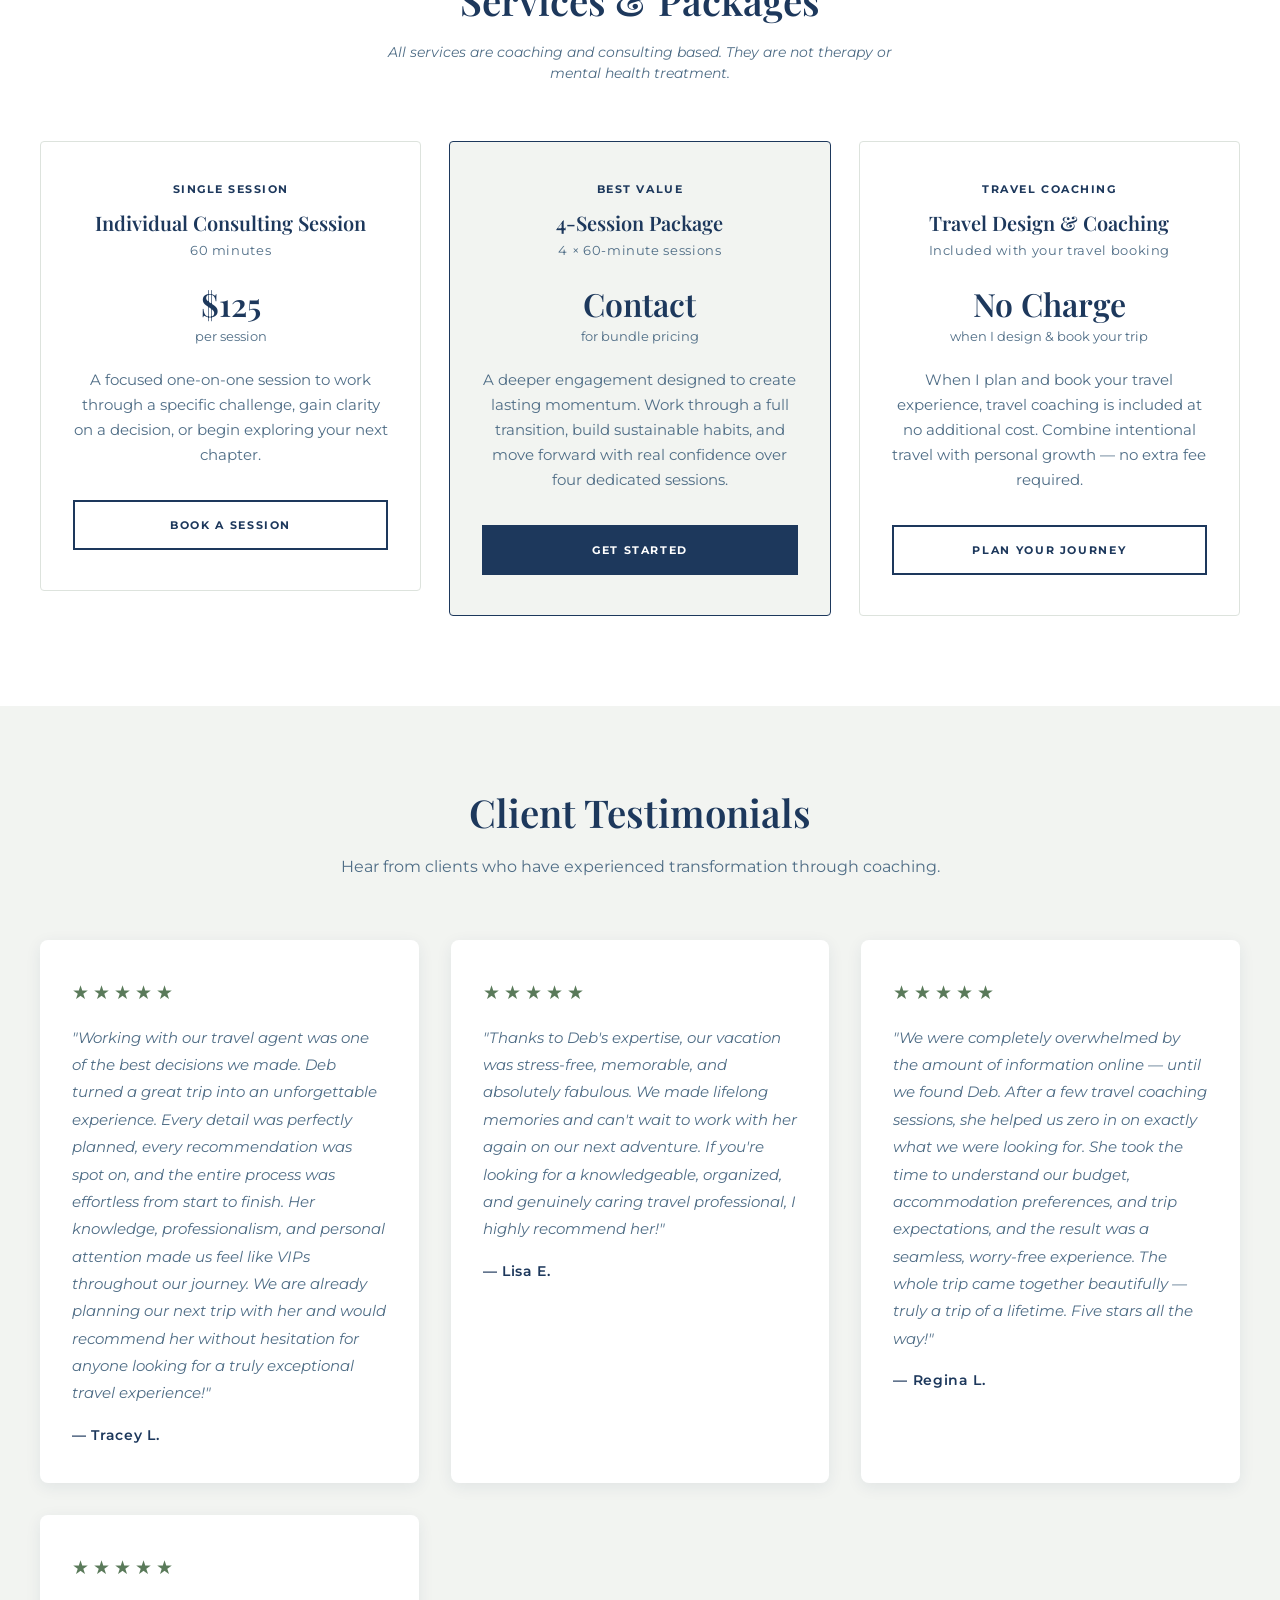
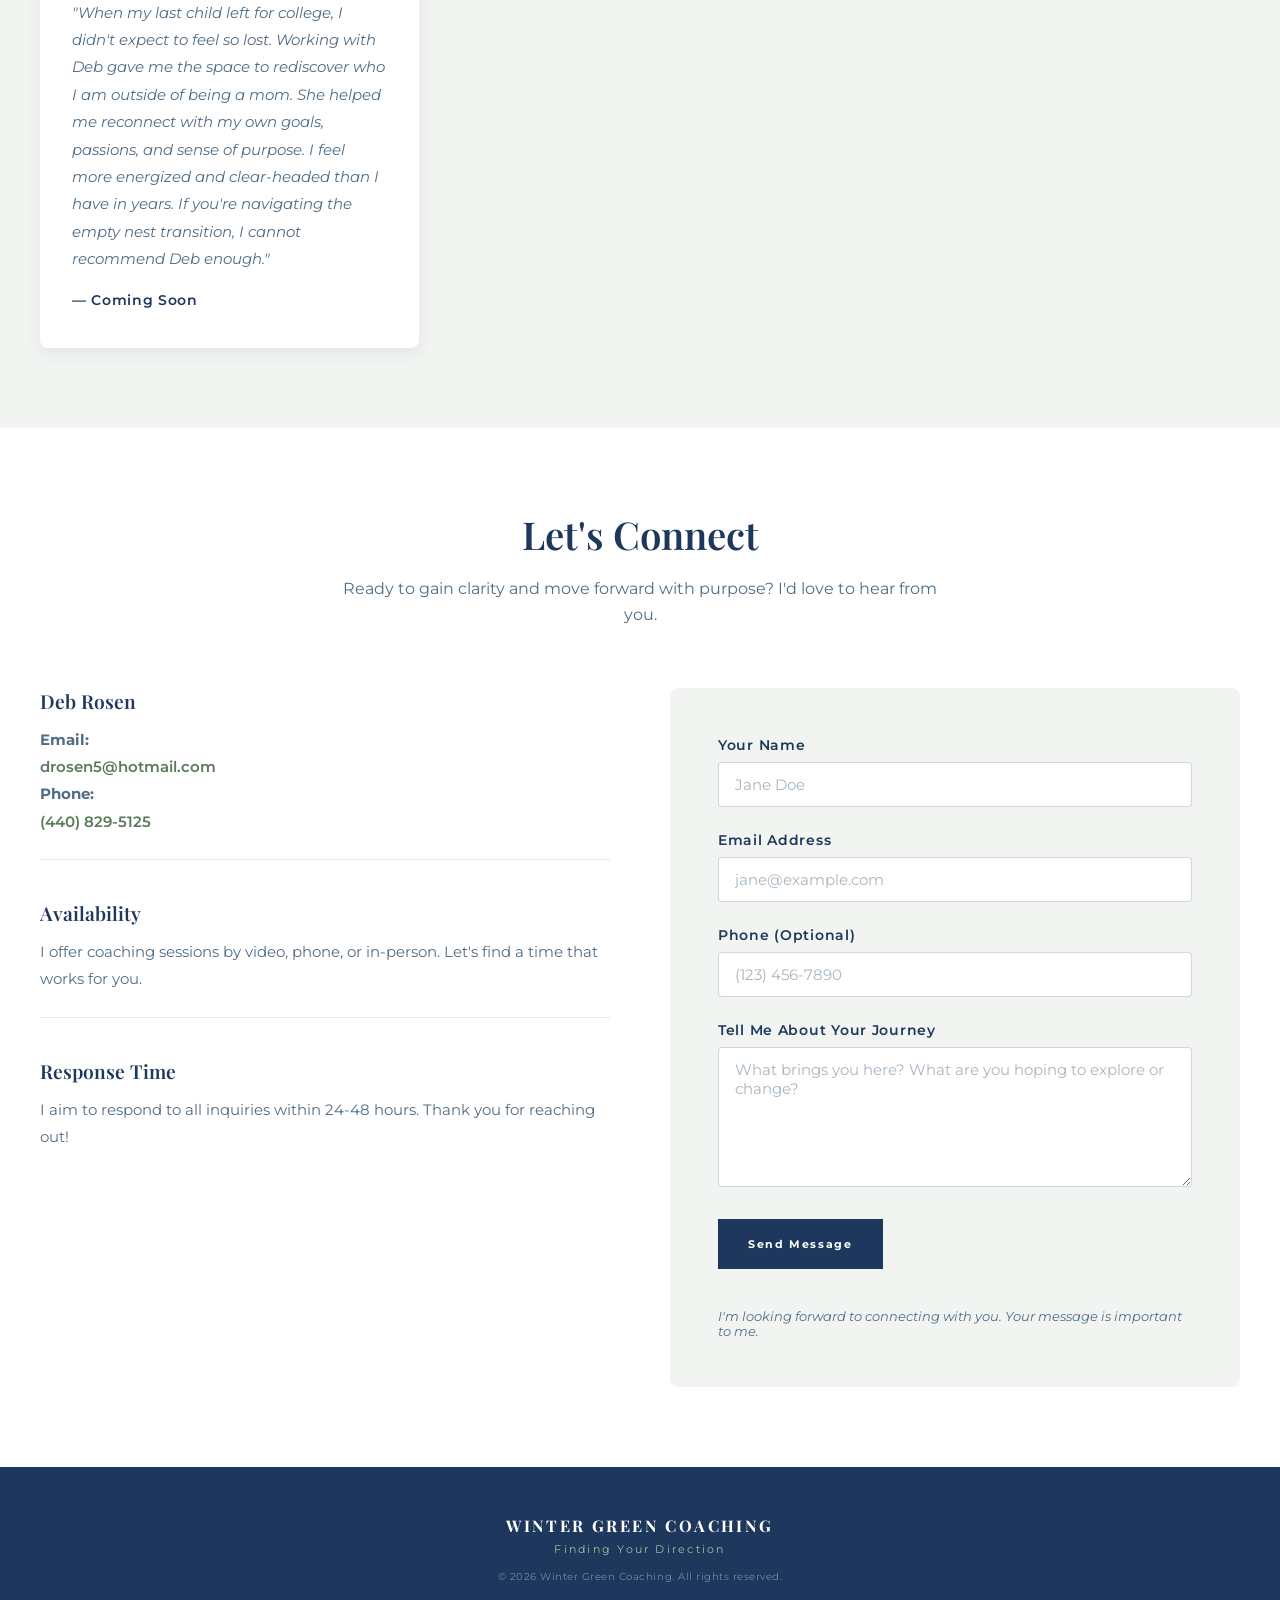
==== commit 3d4798fb: "Replace headshot with new photo" ====
--- a/index.html
+++ b/index.html
@@ -165,19 +165,6 @@
                     <div class="journey-card">
                         <div class="journey-card-icon">
                             <svg viewBox="0 0 60 60" xmlns="http://www.w3.org/2000/svg">
-                                <path d="M10 40 Q20 20 30 30 Q40 40 50 18" fill="none" stroke="#5A7A5A" stroke-width="1.5"/>
-                                <path d="M18 48 Q22 38 26 42" fill="none" stroke="#5A7A5A" stroke-width="1.5"/>
-                                <circle cx="42" cy="18" r="4" fill="none" stroke="#5A7A5A" stroke-width="1.5"/>
-                                <path d="M38 22 Q42 30 46 22" fill="none" stroke="#5A7A5A" stroke-width="1.2"/>
-                            </svg>
-                        </div>
-                        <h3 class="journey-card-title">Iceland</h3>
-                        <p class="journey-card-desc">The land of fire and ice. Volcanoes, glaciers, hot springs, and the Northern Lights — Iceland is one of the world's most awe-inspiring destinations, perfect for those seeking adventure, beauty, and a journey unlike anything else.</p>
-                    </div>
-
-                    <div class="journey-card">
-                        <div class="journey-card-icon">
-                            <svg viewBox="0 0 60 60" xmlns="http://www.w3.org/2000/svg">
                                 <path d="M30 8 Q38 20 38 30 Q38 42 30 52 Q22 42 22 30 Q22 20 30 8Z" fill="none" stroke="#5A7A5A" stroke-width="1.5"/>
                                 <path d="M10 30 Q20 24 30 30 Q40 36 50 30" fill="none" stroke="#5A7A5A" stroke-width="1.5"/>
                             </svg>
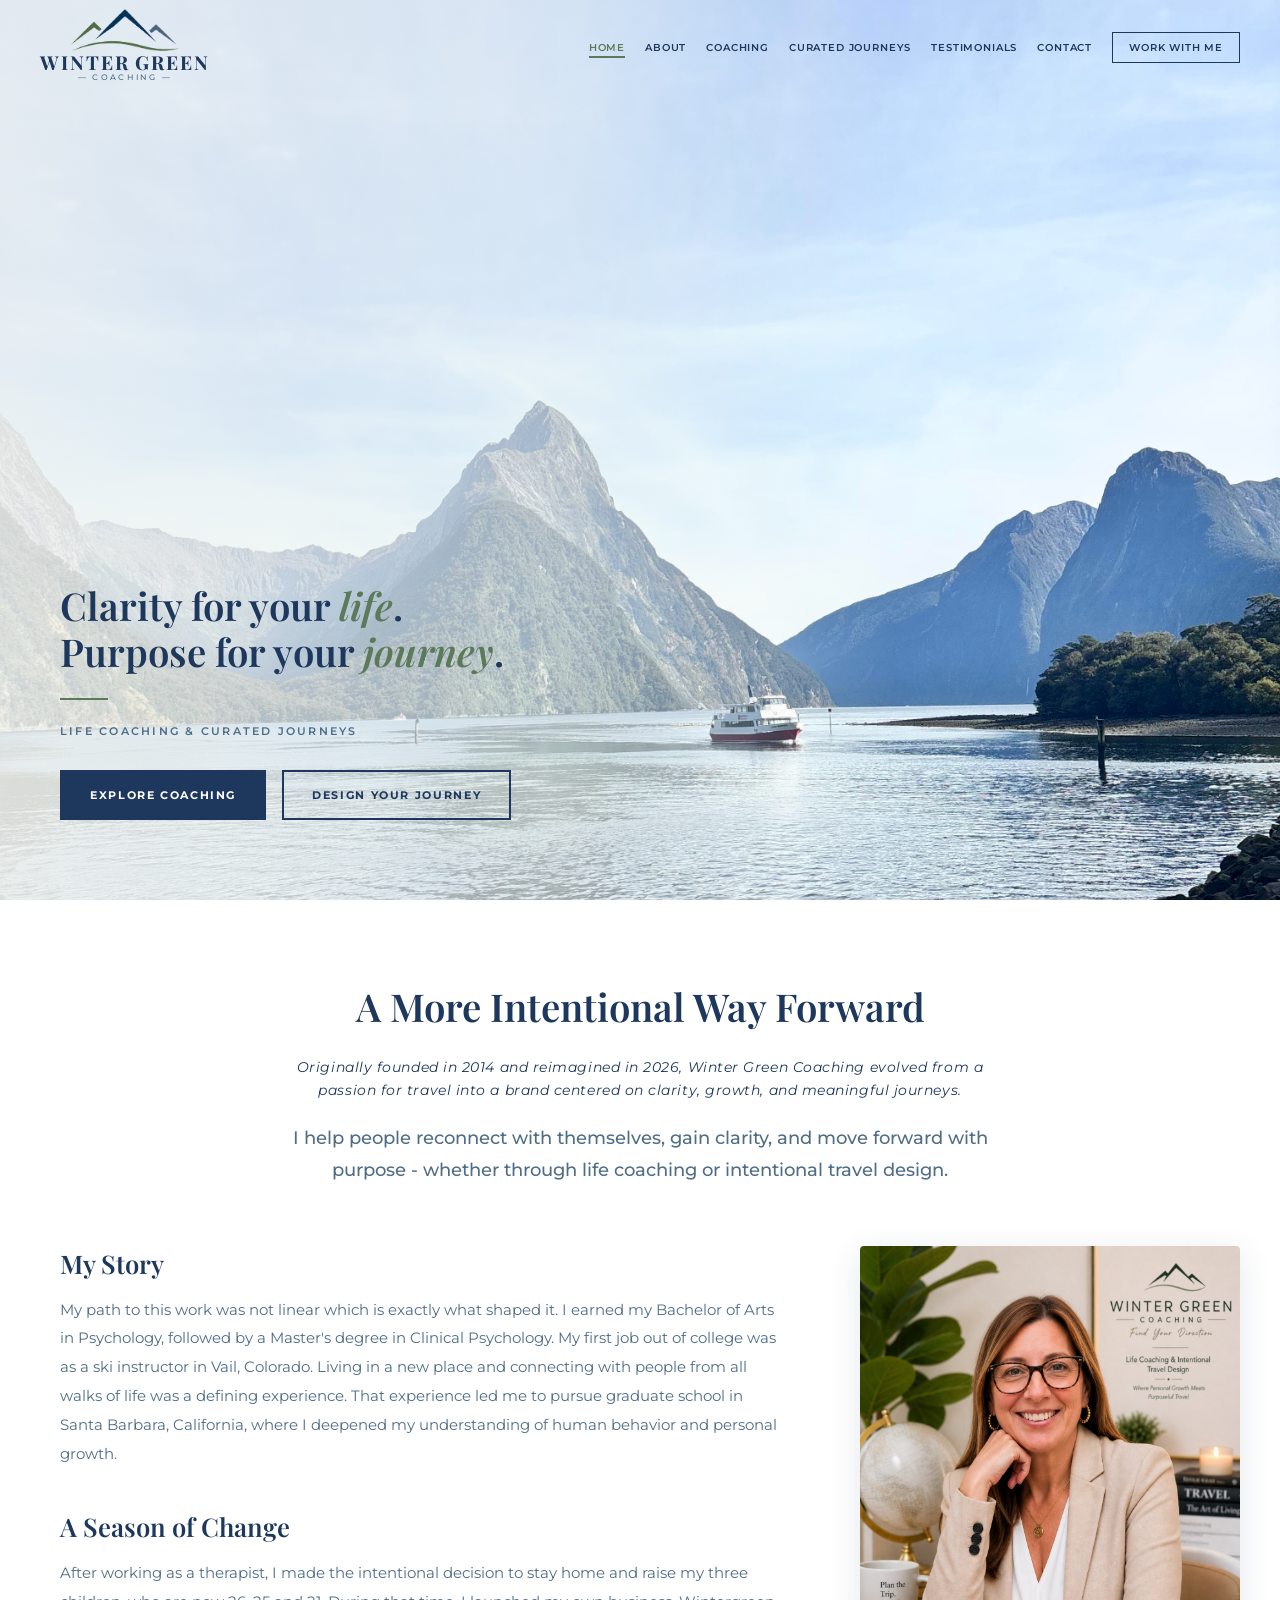
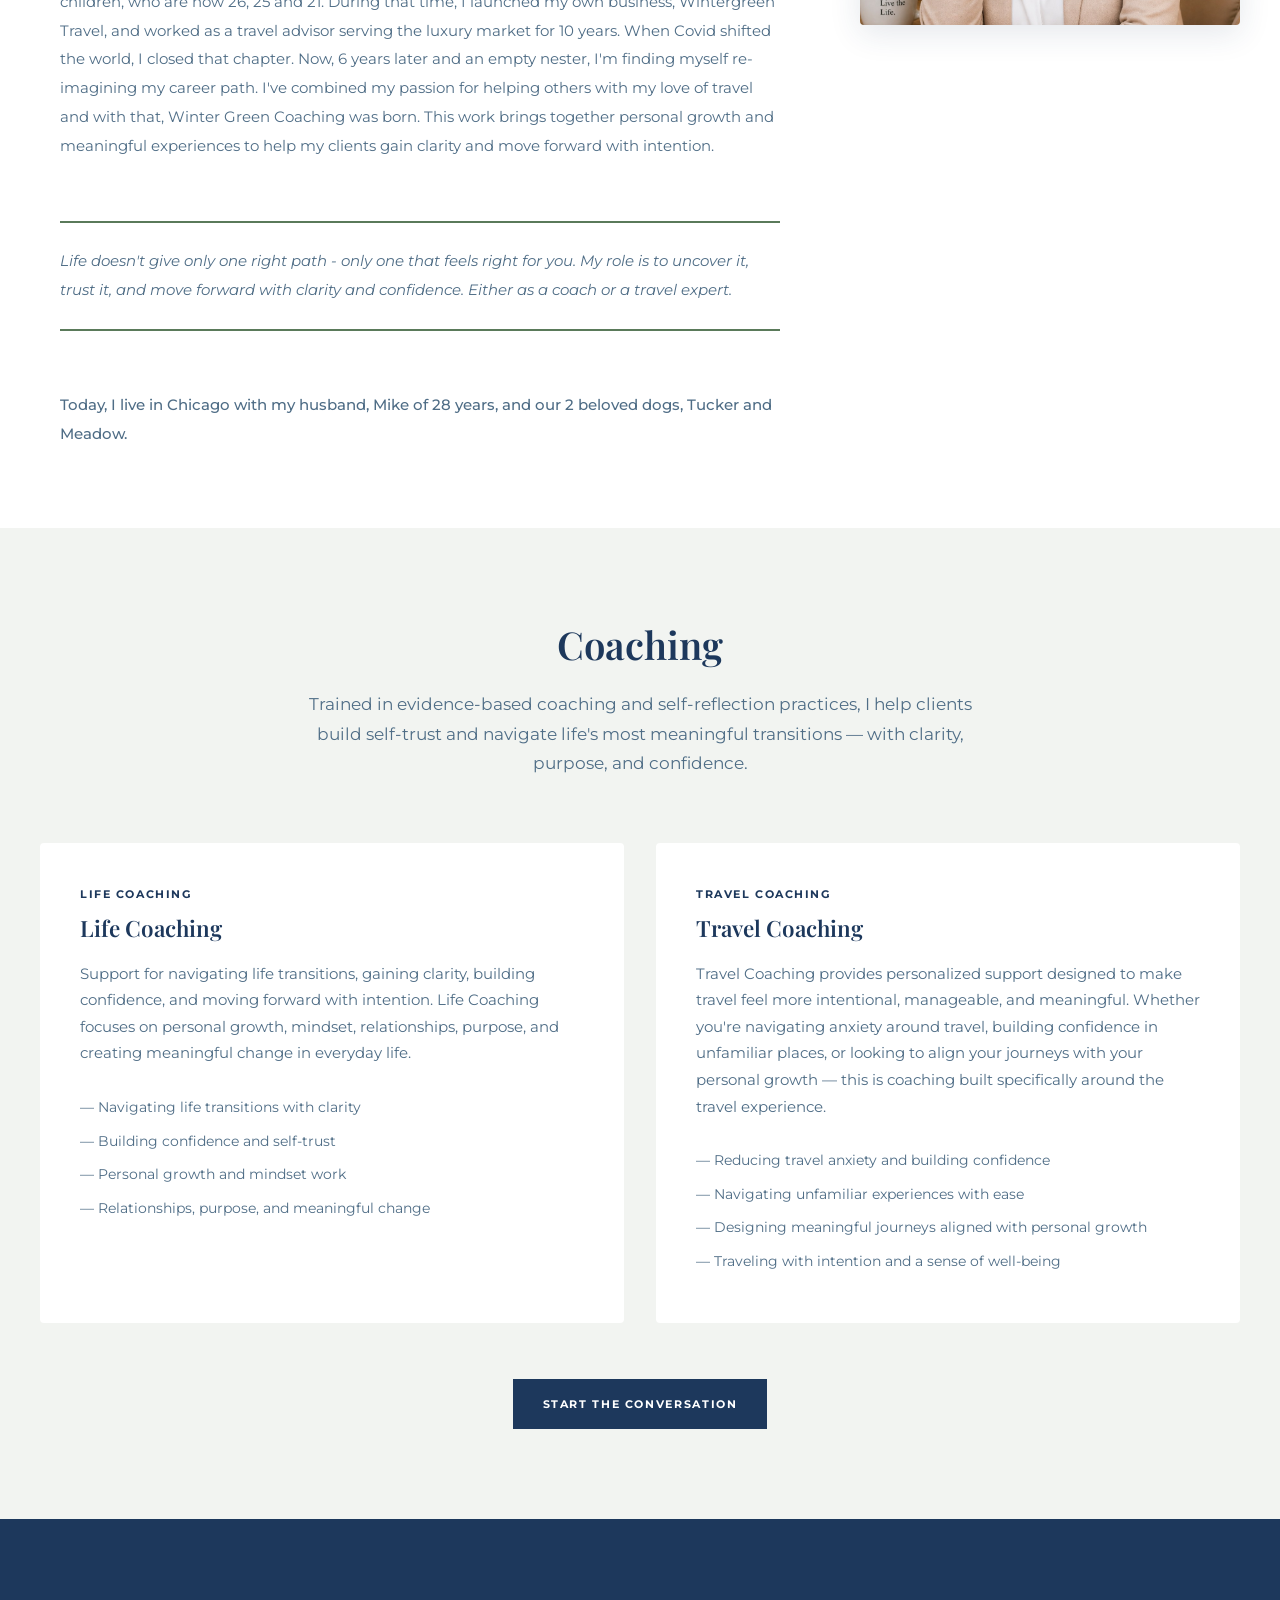
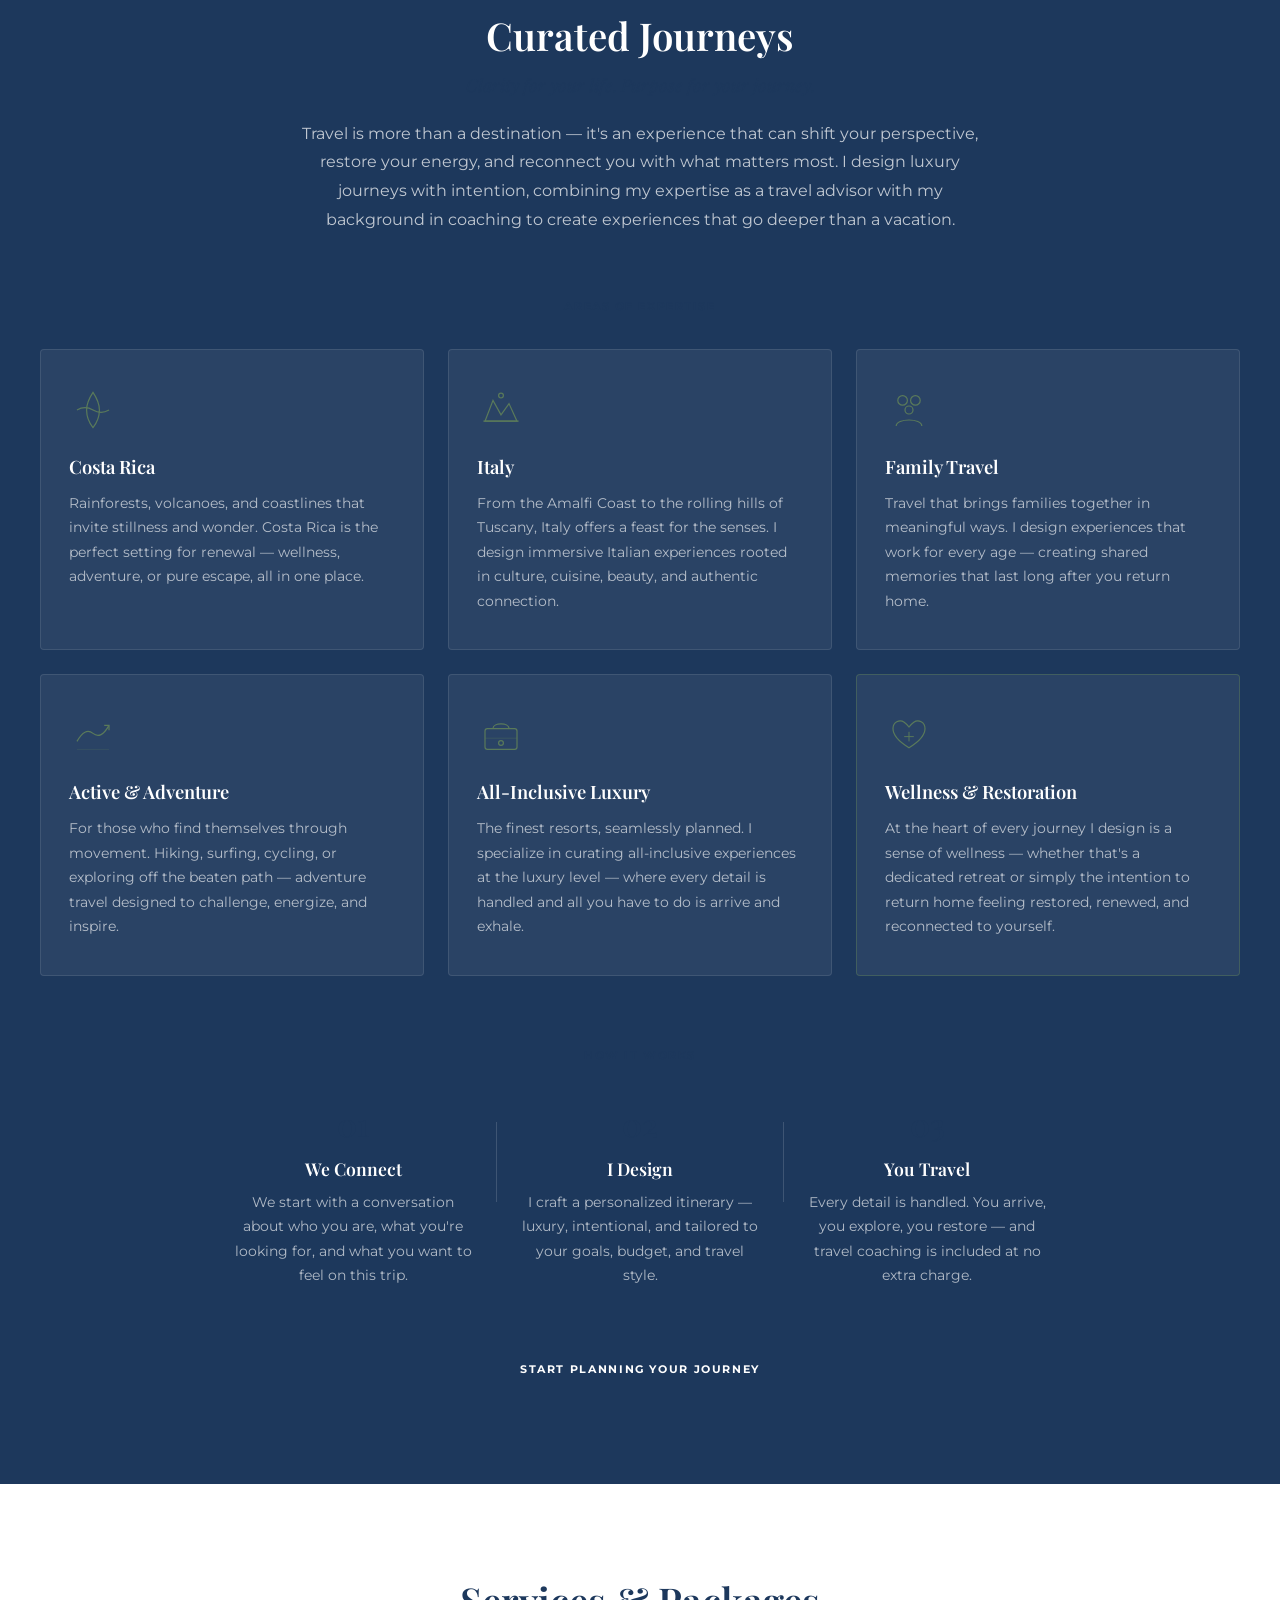
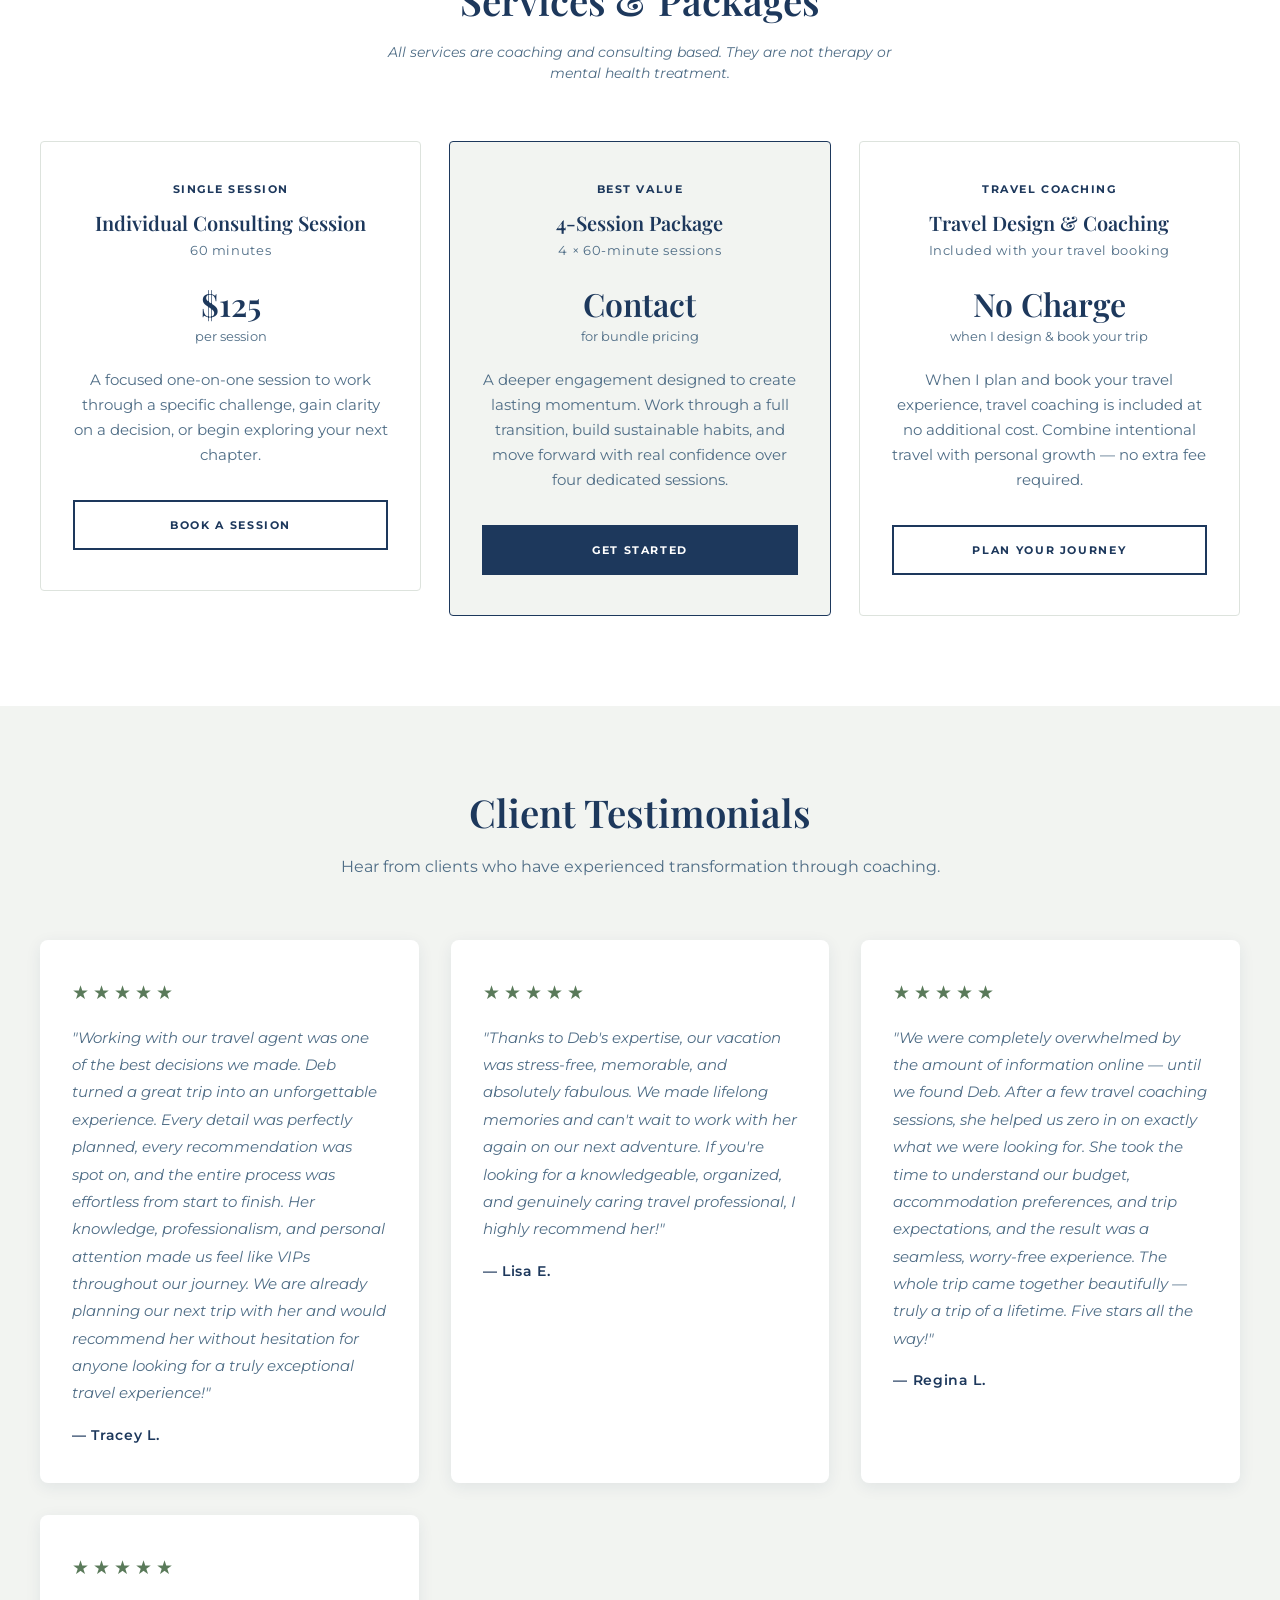
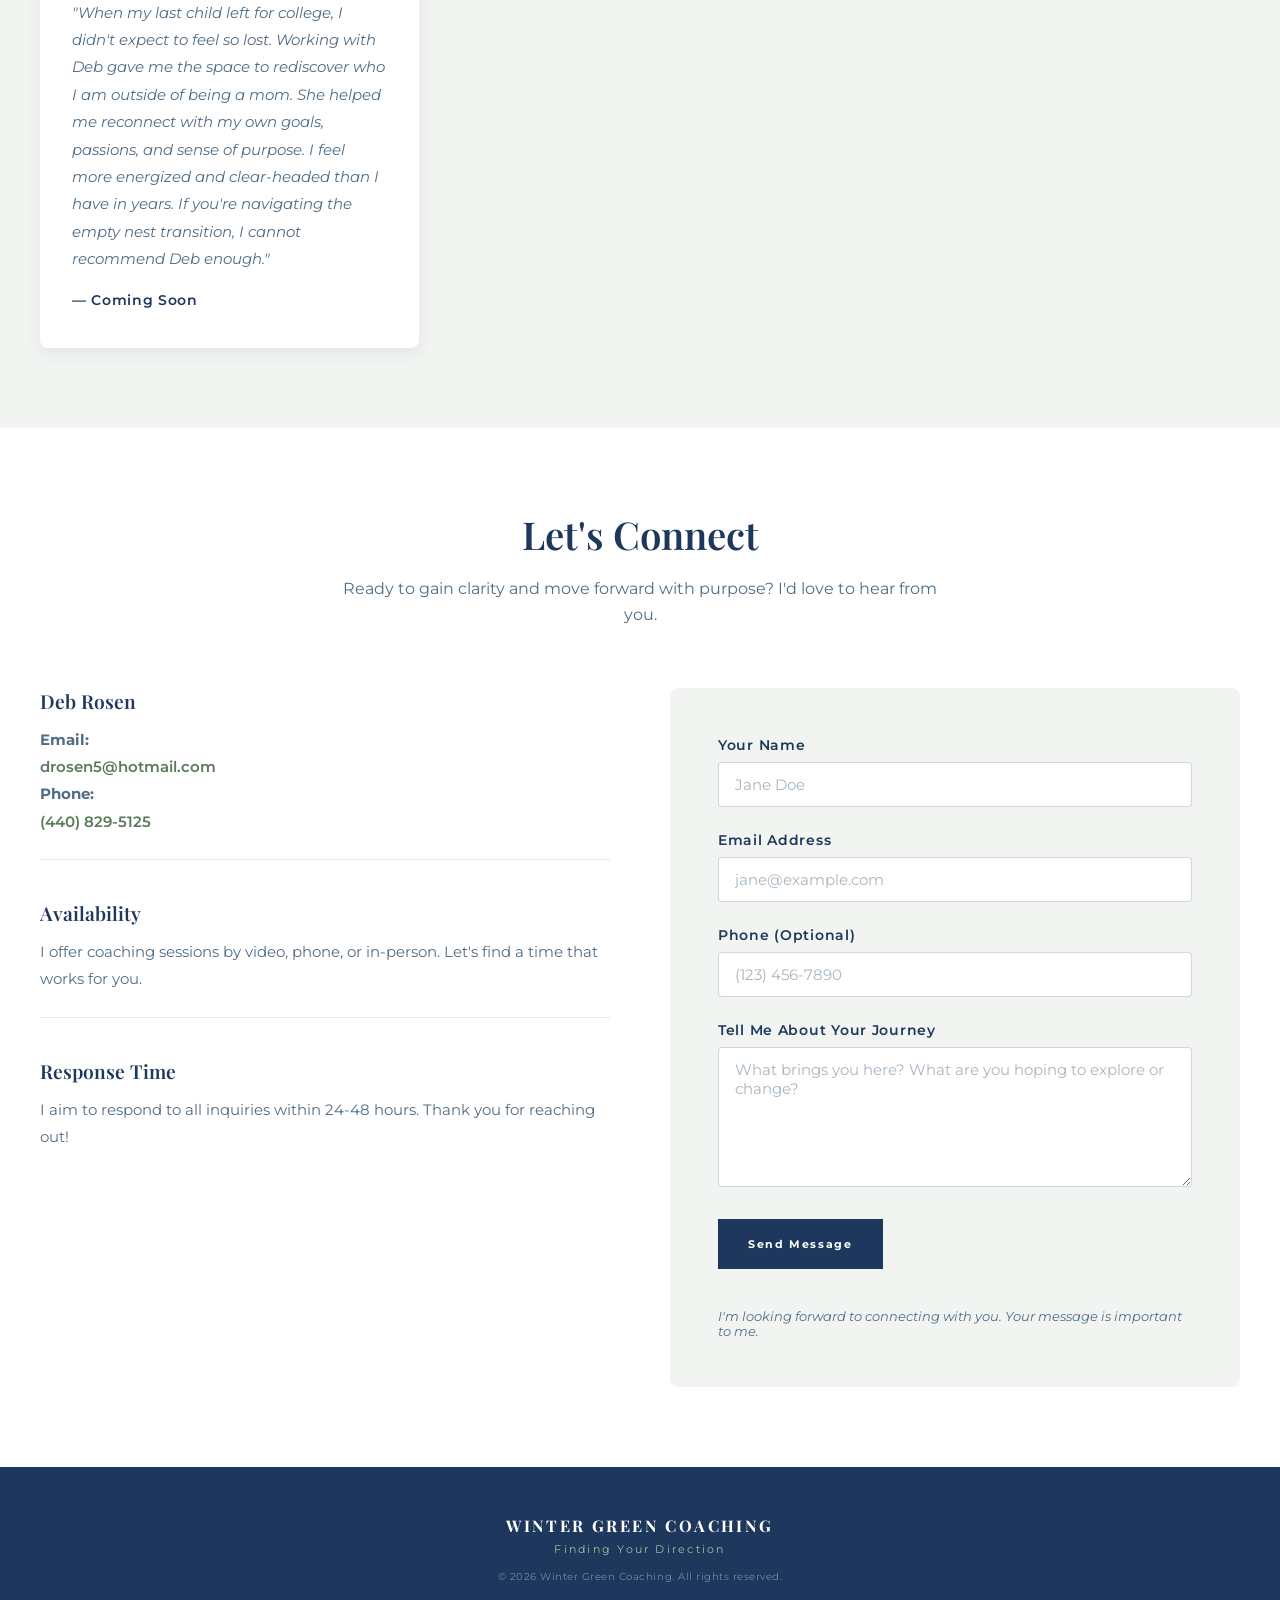
==== commit 92fdf0db: "Remove Who I Work With section to avoid limiting audience" ====
--- a/index.html
+++ b/index.html
@@ -99,7 +99,7 @@
                 </div>
 
                 <div class="about-photo-col">
-                    <img src="images/about-deb.png" alt="Deb Rosen, Winter Green Coaching" class="about-photo">
+                    <img src="images/about-deb.jpg" alt="Deb Rosen, Winter Green Coaching" class="about-photo">
                 </div>
             </div>
         </div>
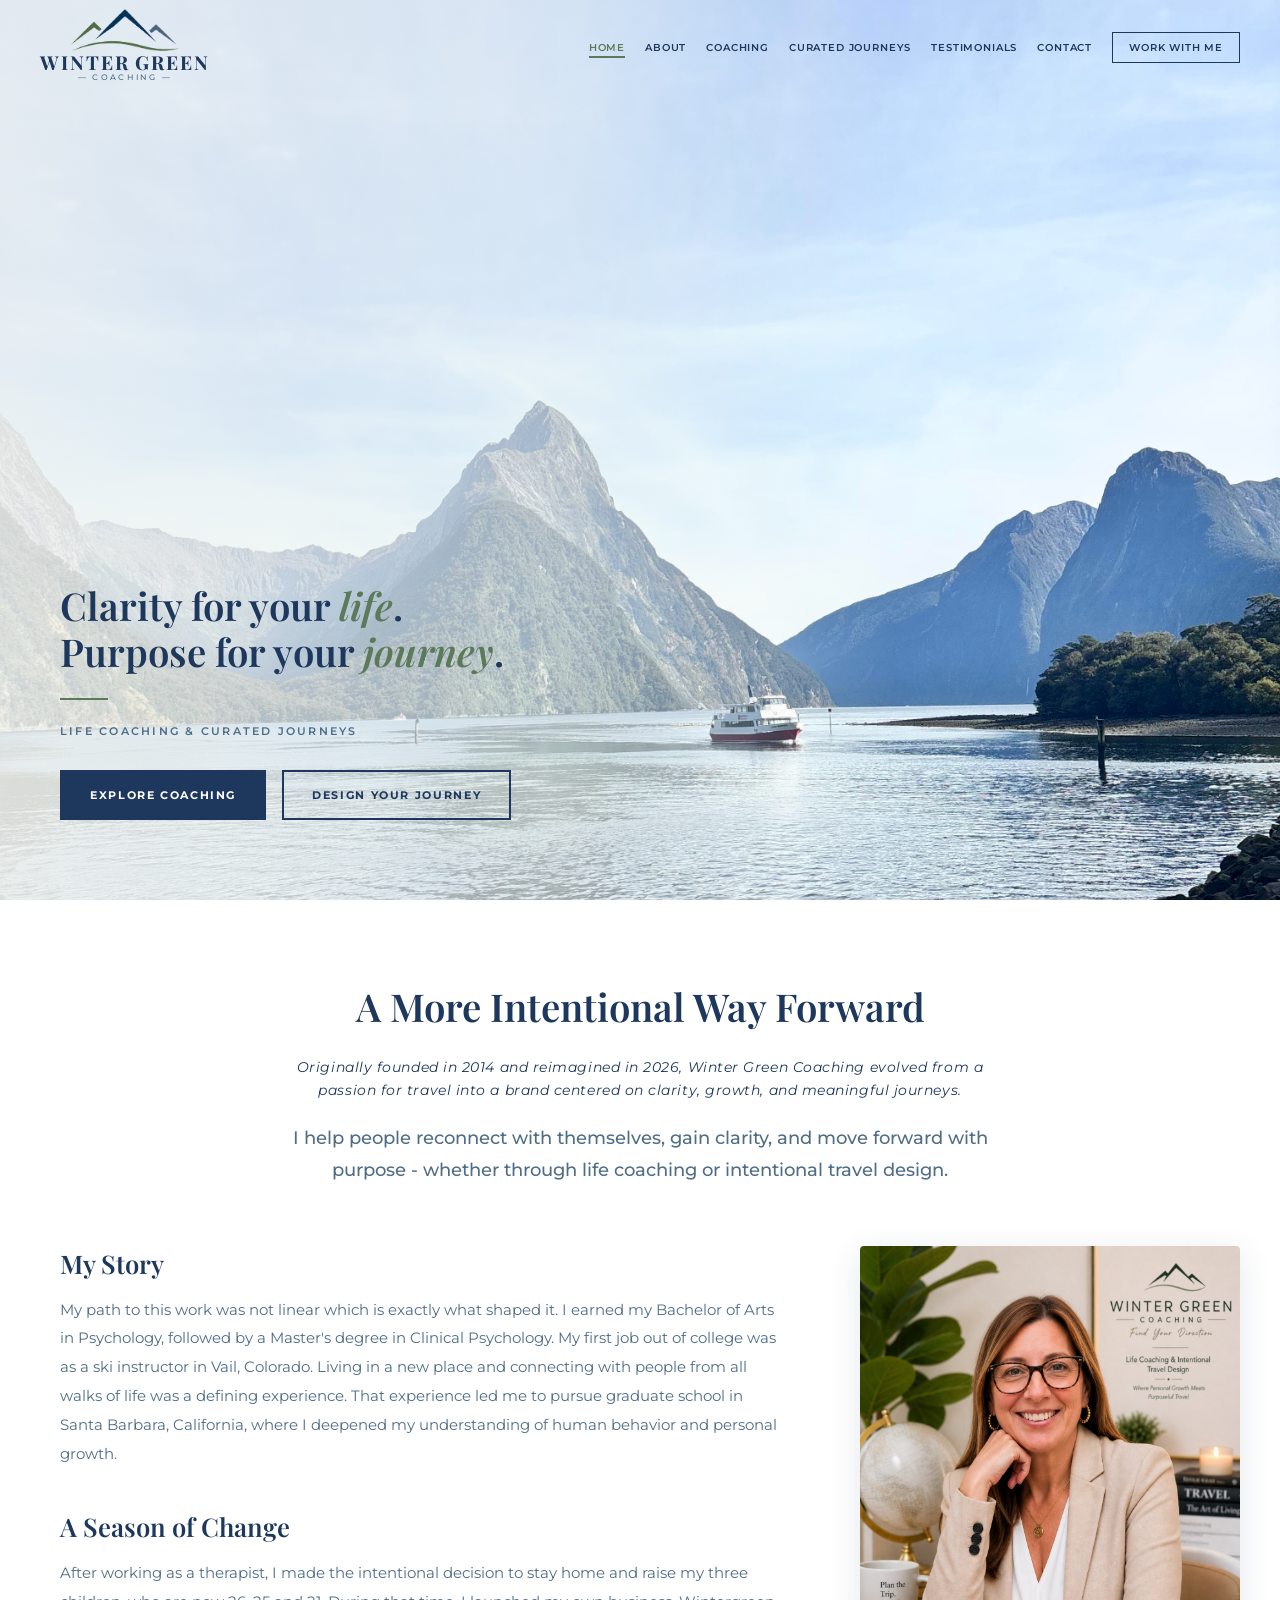
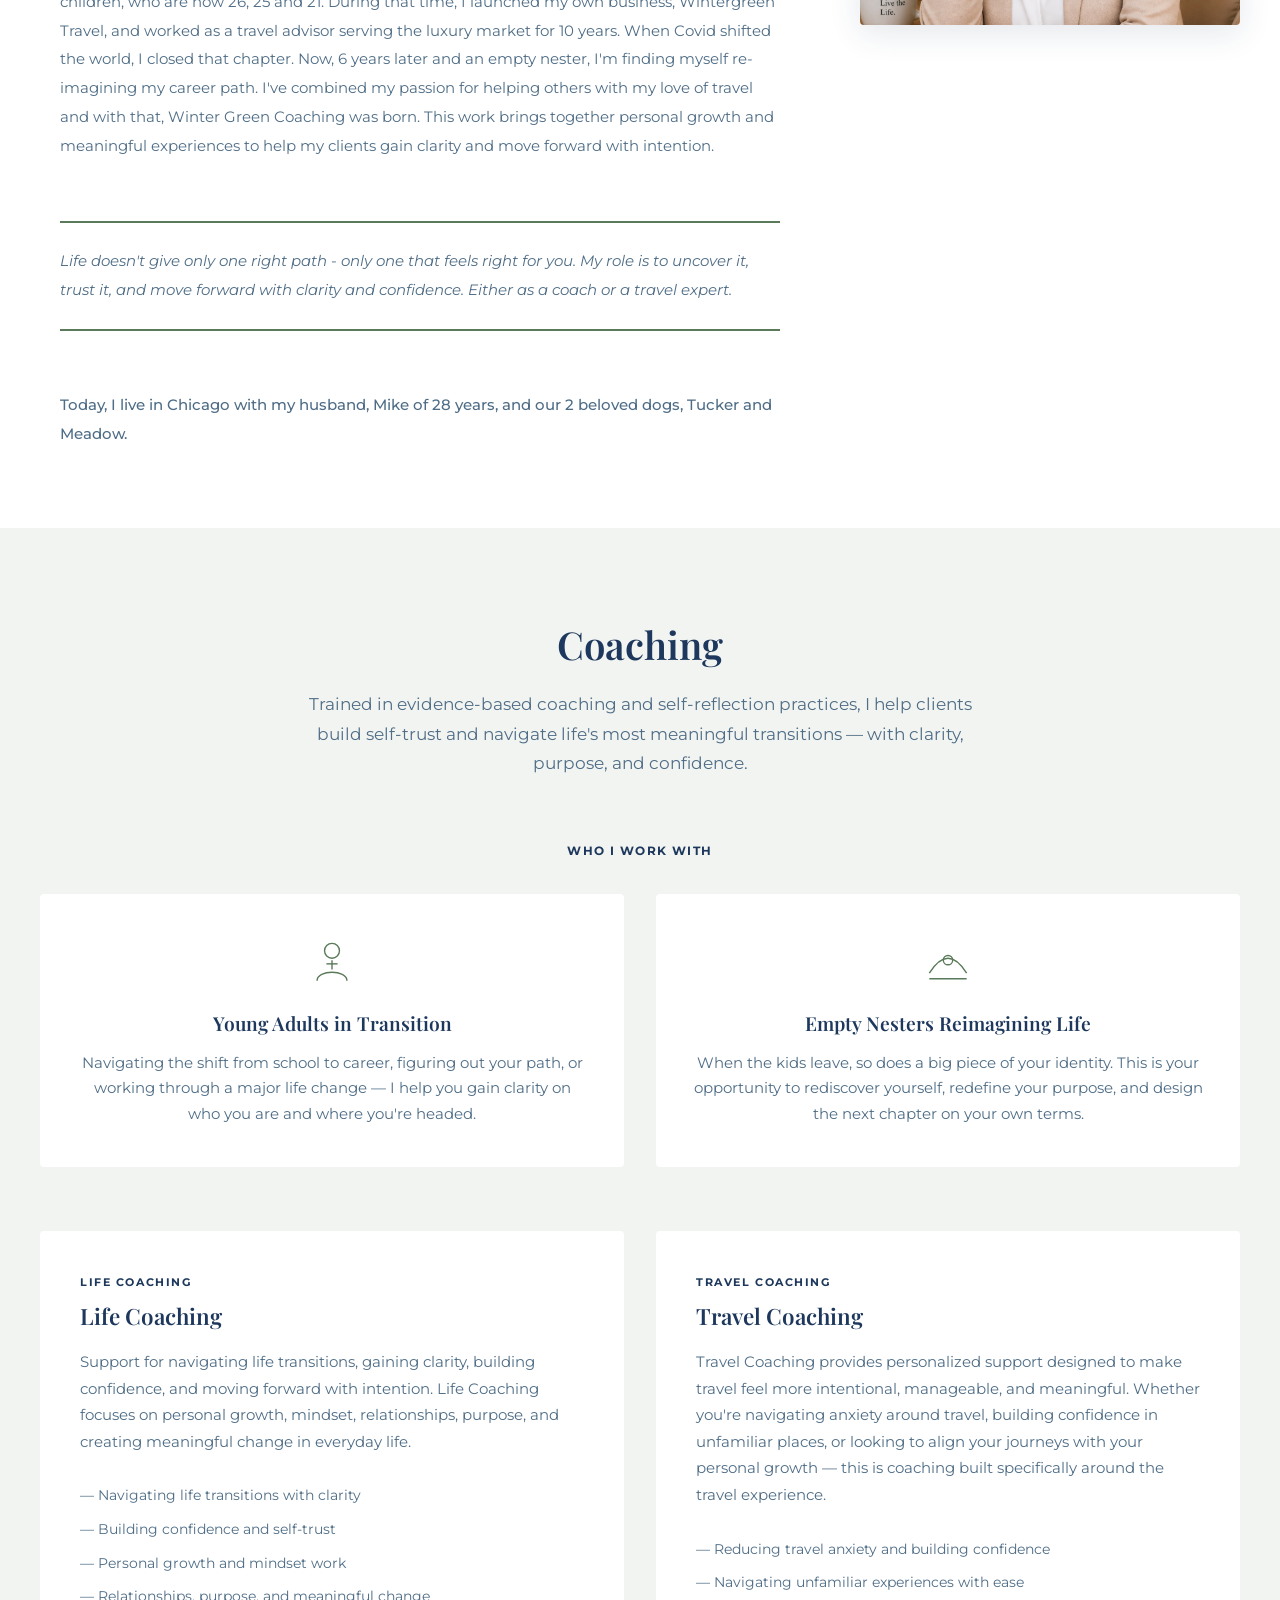
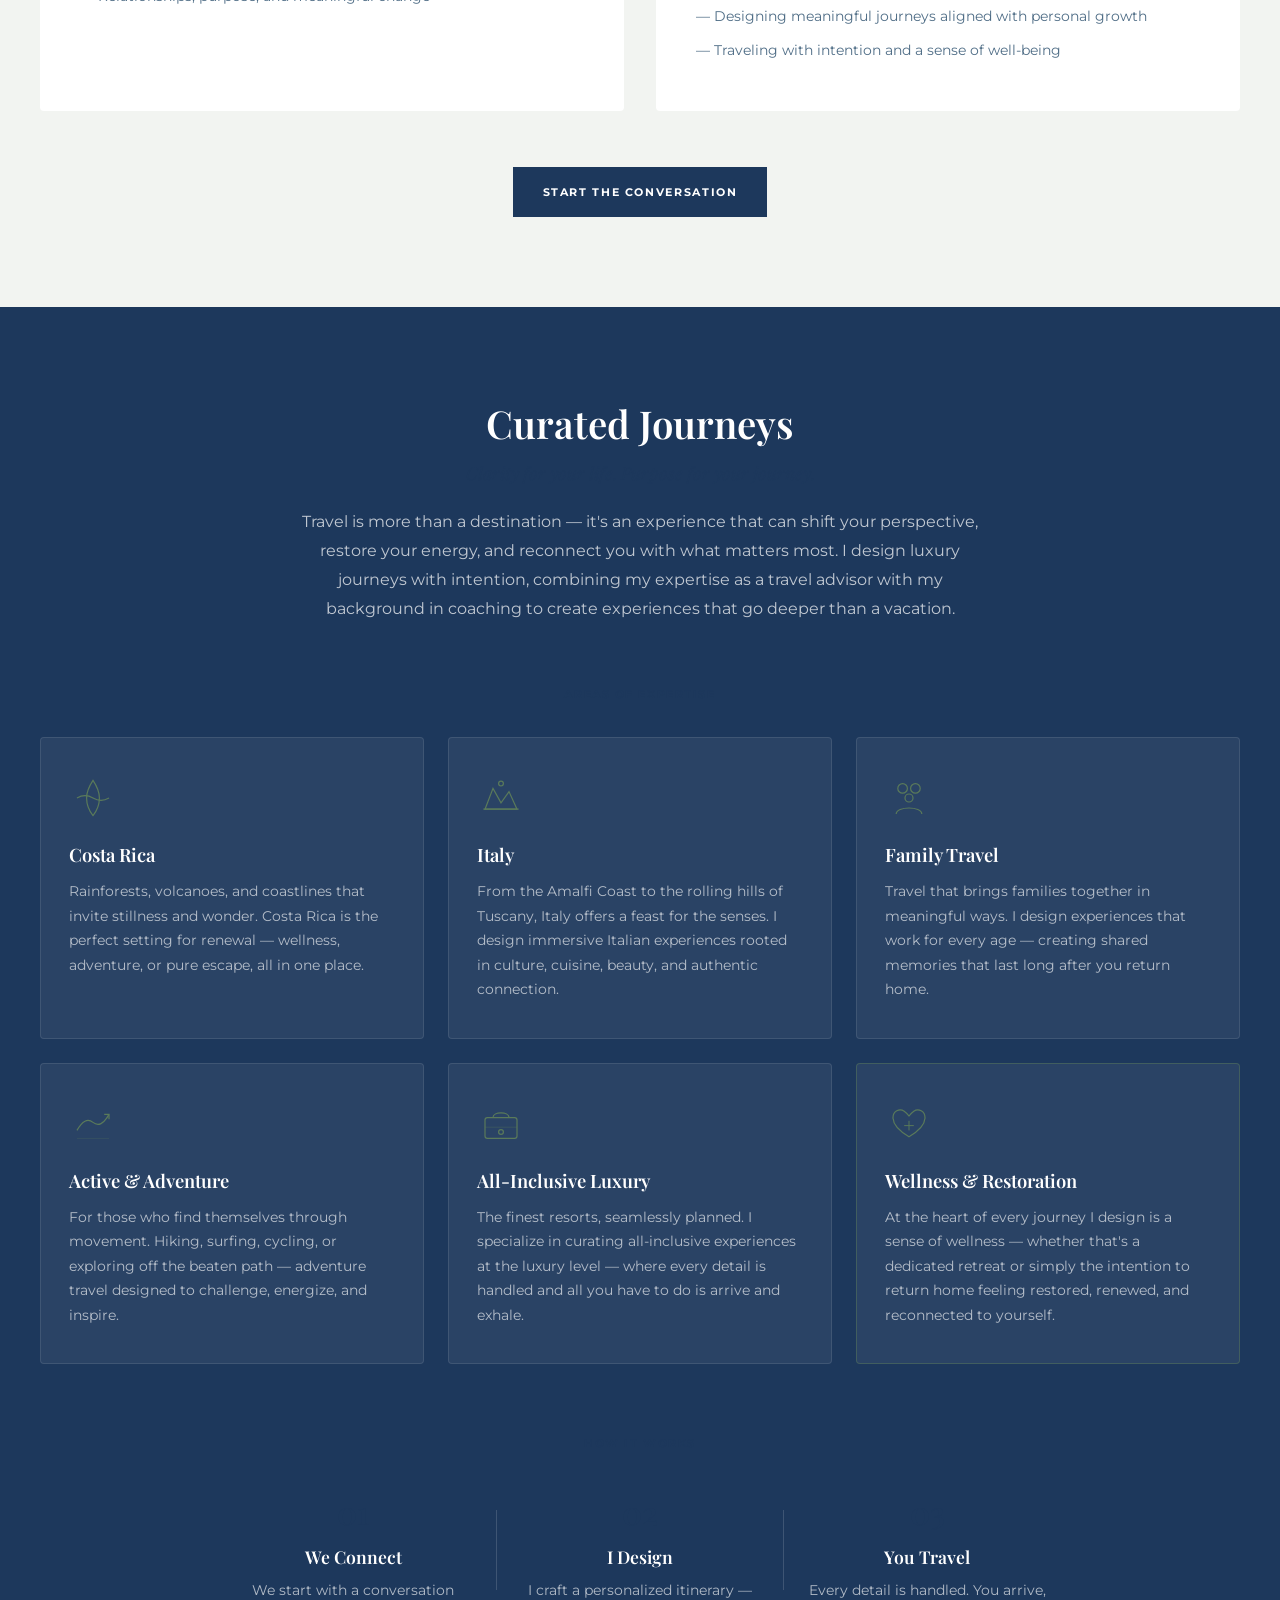
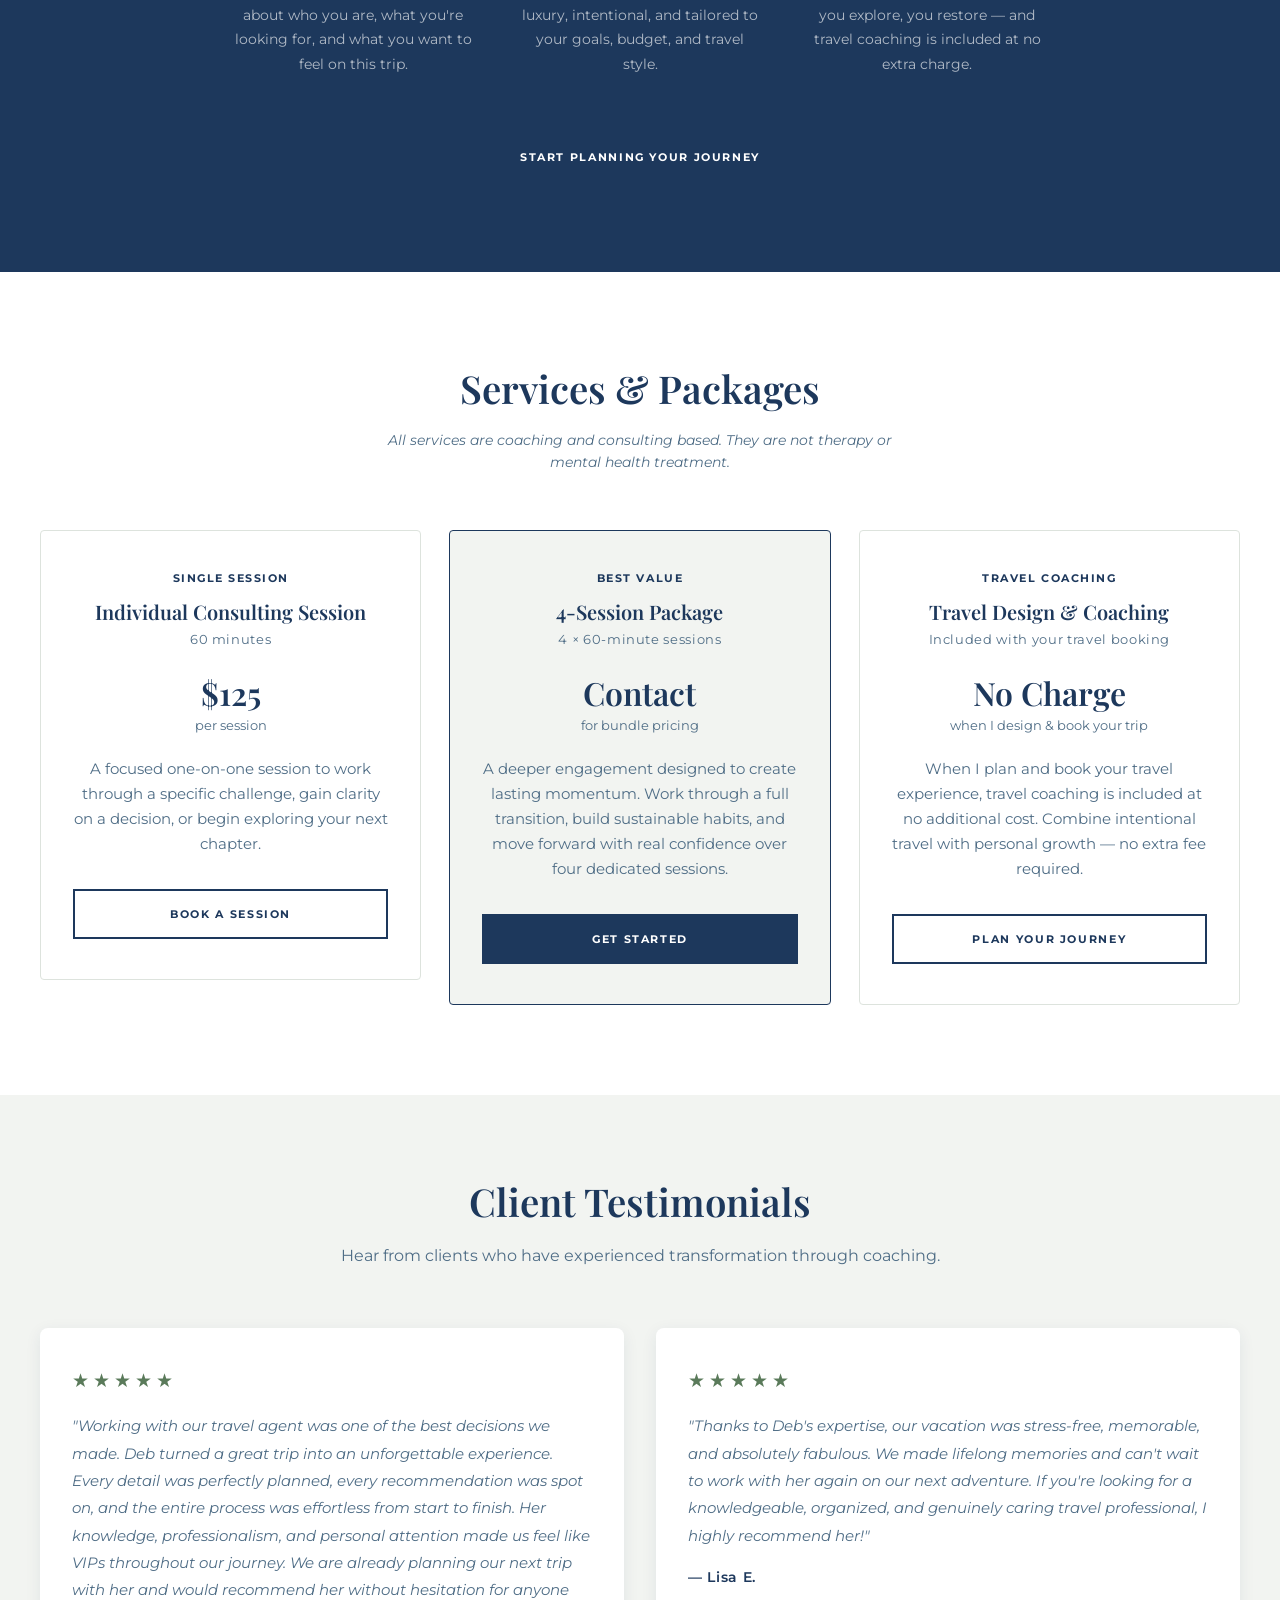
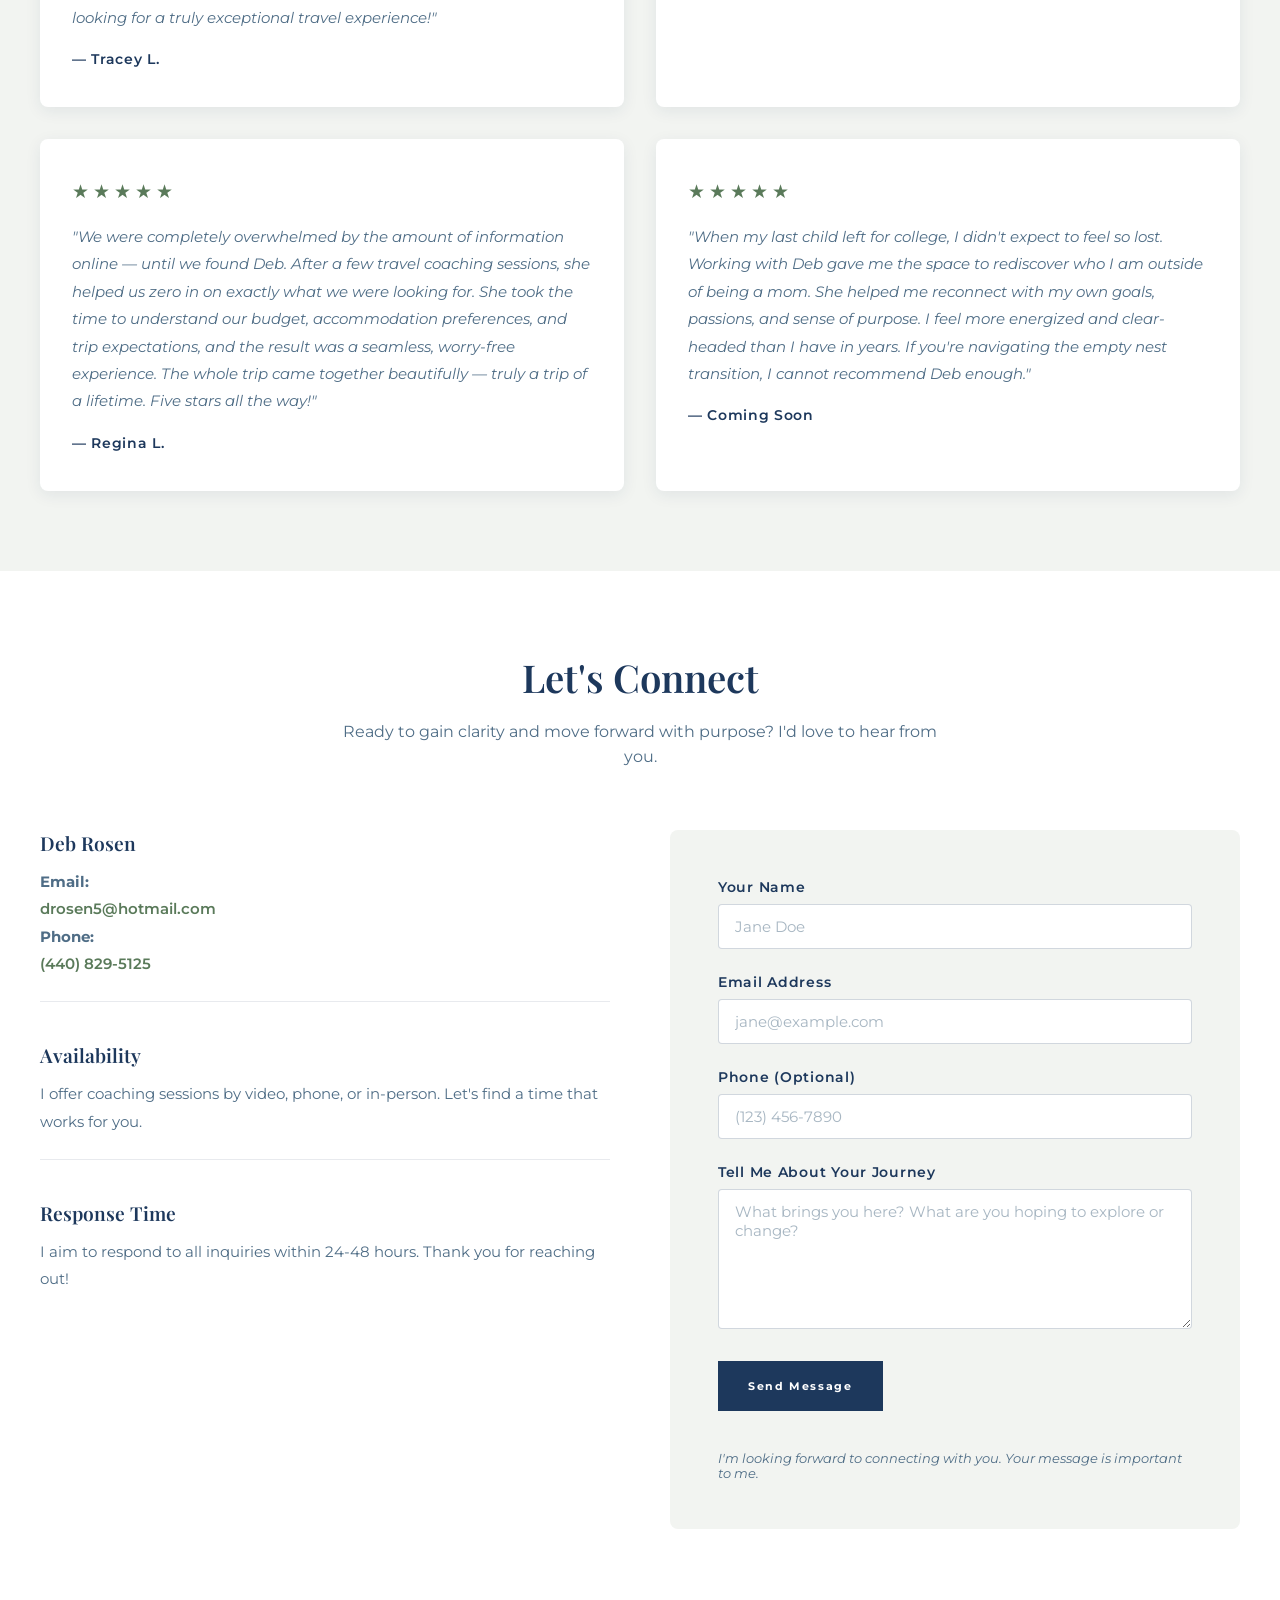
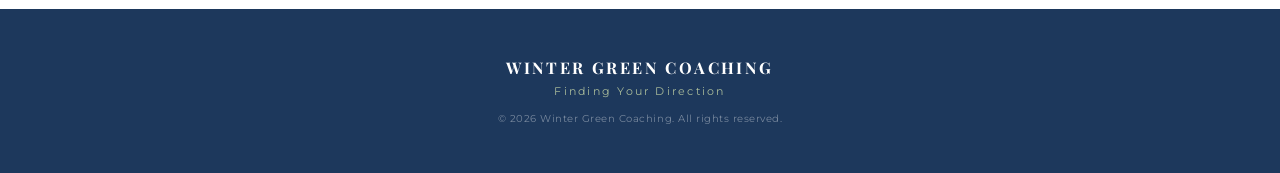
==== commit 5f072416: "Update Regina testimonial, add empty nesting placeholder, switch to 2-column testimonial grid" ====
--- a/index.html
+++ b/index.html
@@ -114,6 +114,36 @@
                 <p class="coaching-intro">Trained in evidence-based coaching and self-reflection practices, I help clients build self-trust and navigate life's most meaningful transitions — with clarity, purpose, and confidence.</p>
             </div>
 
+            <!-- Who I Work With -->
+            <div class="coaching-who">
+                <h3 class="coaching-who-title">Who I Work With</h3>
+                <div class="coaching-who-grid">
+                    <div class="coaching-who-card">
+                        <div class="coaching-who-icon">
+                            <svg viewBox="0 0 60 60" xmlns="http://www.w3.org/2000/svg">
+                                <circle cx="30" cy="18" r="8" fill="none" stroke="#5A7A5A" stroke-width="1.5"/>
+                                <path d="M14 50 C14 38 46 38 46 50" fill="none" stroke="#5A7A5A" stroke-width="1.5"/>
+                                <path d="M30 28 L30 38" stroke="#5A7A5A" stroke-width="1.5"/>
+                                <path d="M24 32 L36 32" stroke="#5A7A5A" stroke-width="1.5"/>
+                            </svg>
+                        </div>
+                        <h4 class="coaching-who-name">Young Adults in Transition</h4>
+                        <p class="coaching-who-desc">Navigating the shift from school to career, figuring out your path, or working through a major life change — I help you gain clarity on who you are and where you're headed.</p>
+                    </div>
+                    <div class="coaching-who-card">
+                        <div class="coaching-who-icon">
+                            <svg viewBox="0 0 60 60" xmlns="http://www.w3.org/2000/svg">
+                                <path d="M10 42 Q30 10 50 42" fill="none" stroke="#5A7A5A" stroke-width="1.5"/>
+                                <circle cx="30" cy="28" r="5" fill="none" stroke="#5A7A5A" stroke-width="1.5"/>
+                                <path d="M10 48 L50 48" stroke="#5A7A5A" stroke-width="1.5"/>
+                            </svg>
+                        </div>
+                        <h4 class="coaching-who-name">Empty Nesters Reimagining Life</h4>
+                        <p class="coaching-who-desc">When the kids leave, so does a big piece of your identity. This is your opportunity to rediscover yourself, redefine your purpose, and design the next chapter on your own terms.</p>
+                    </div>
+                </div>
+            </div>
+
             <!-- Two Coaching Offers -->
             <div class="coaching-offers">
                 <div class="coaching-offer">
--- a/css/styles.css
+++ b/css/styles.css
@@ -993,7 +993,7 @@
 
 .reviews-grid {
     display: grid;
-    grid-template-columns: repeat(3, 1fr);
+    grid-template-columns: repeat(2, 1fr);
     gap: 32px;
 }
 
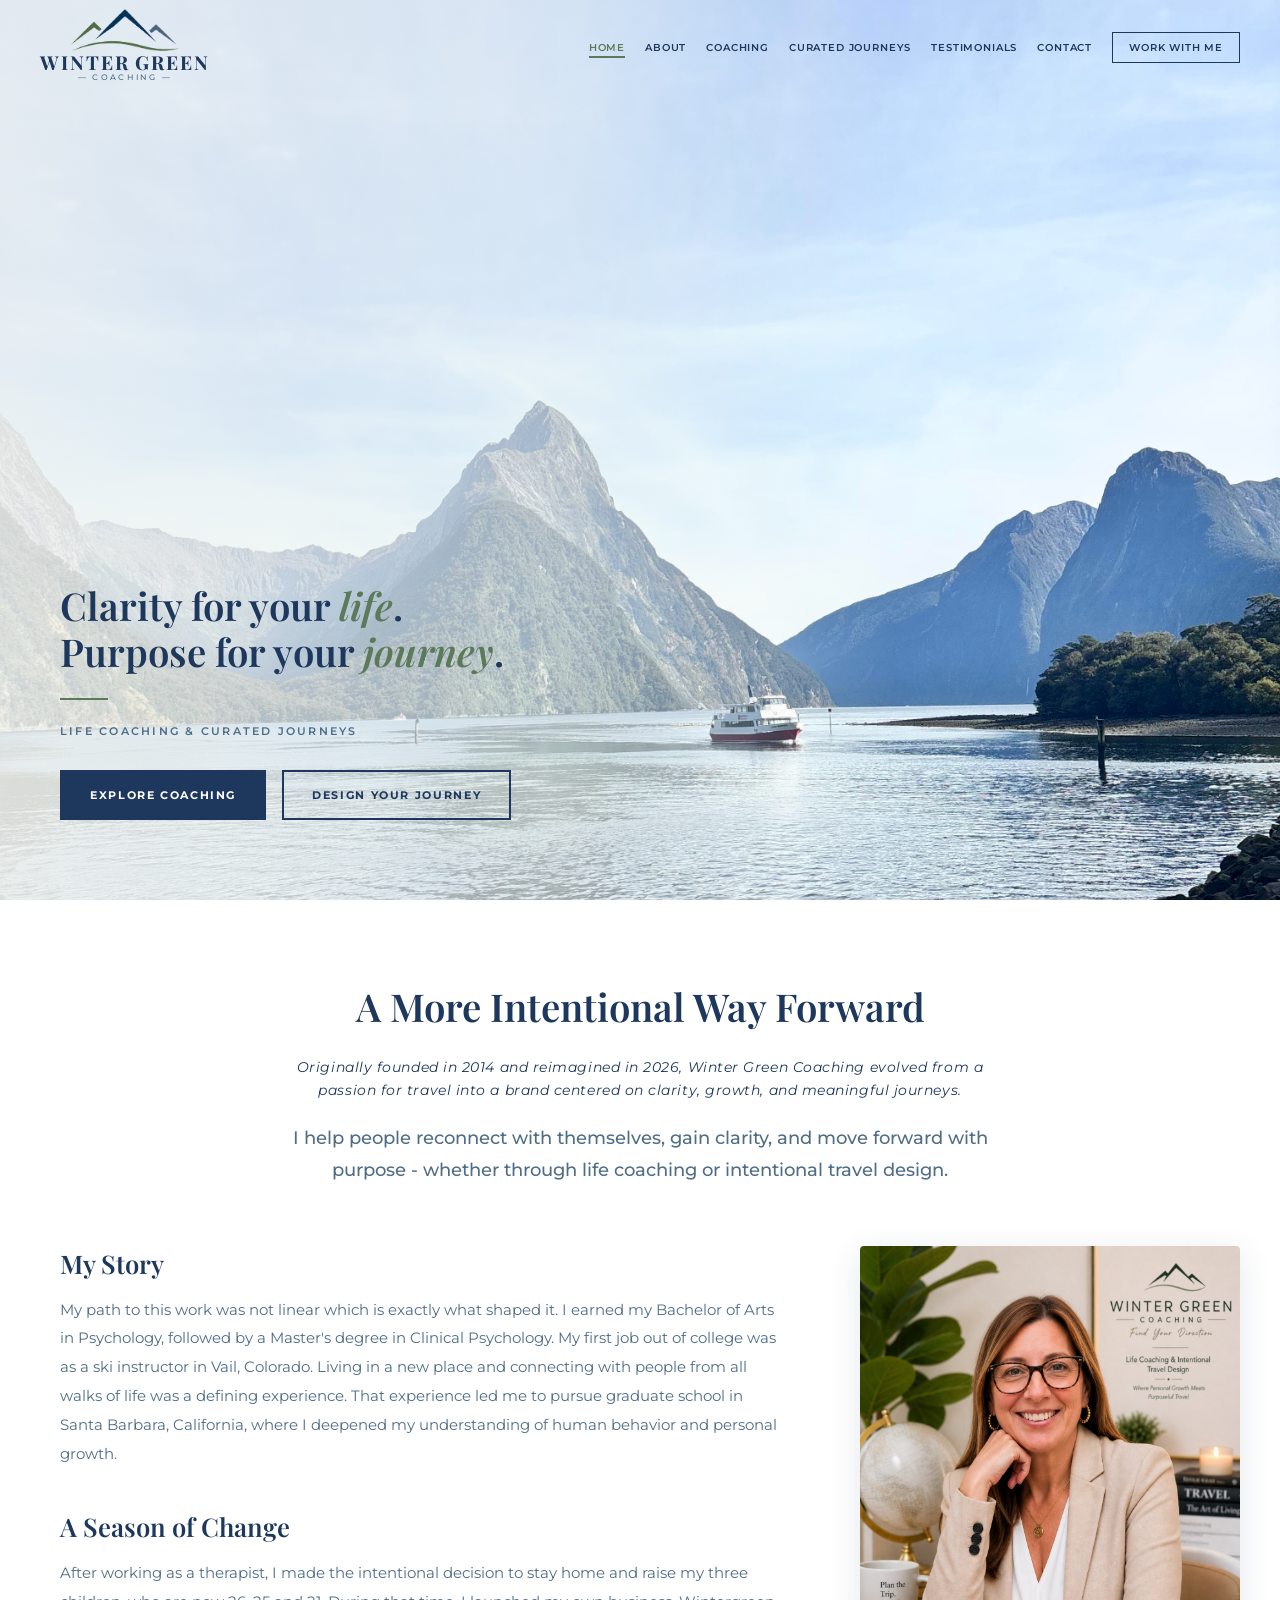
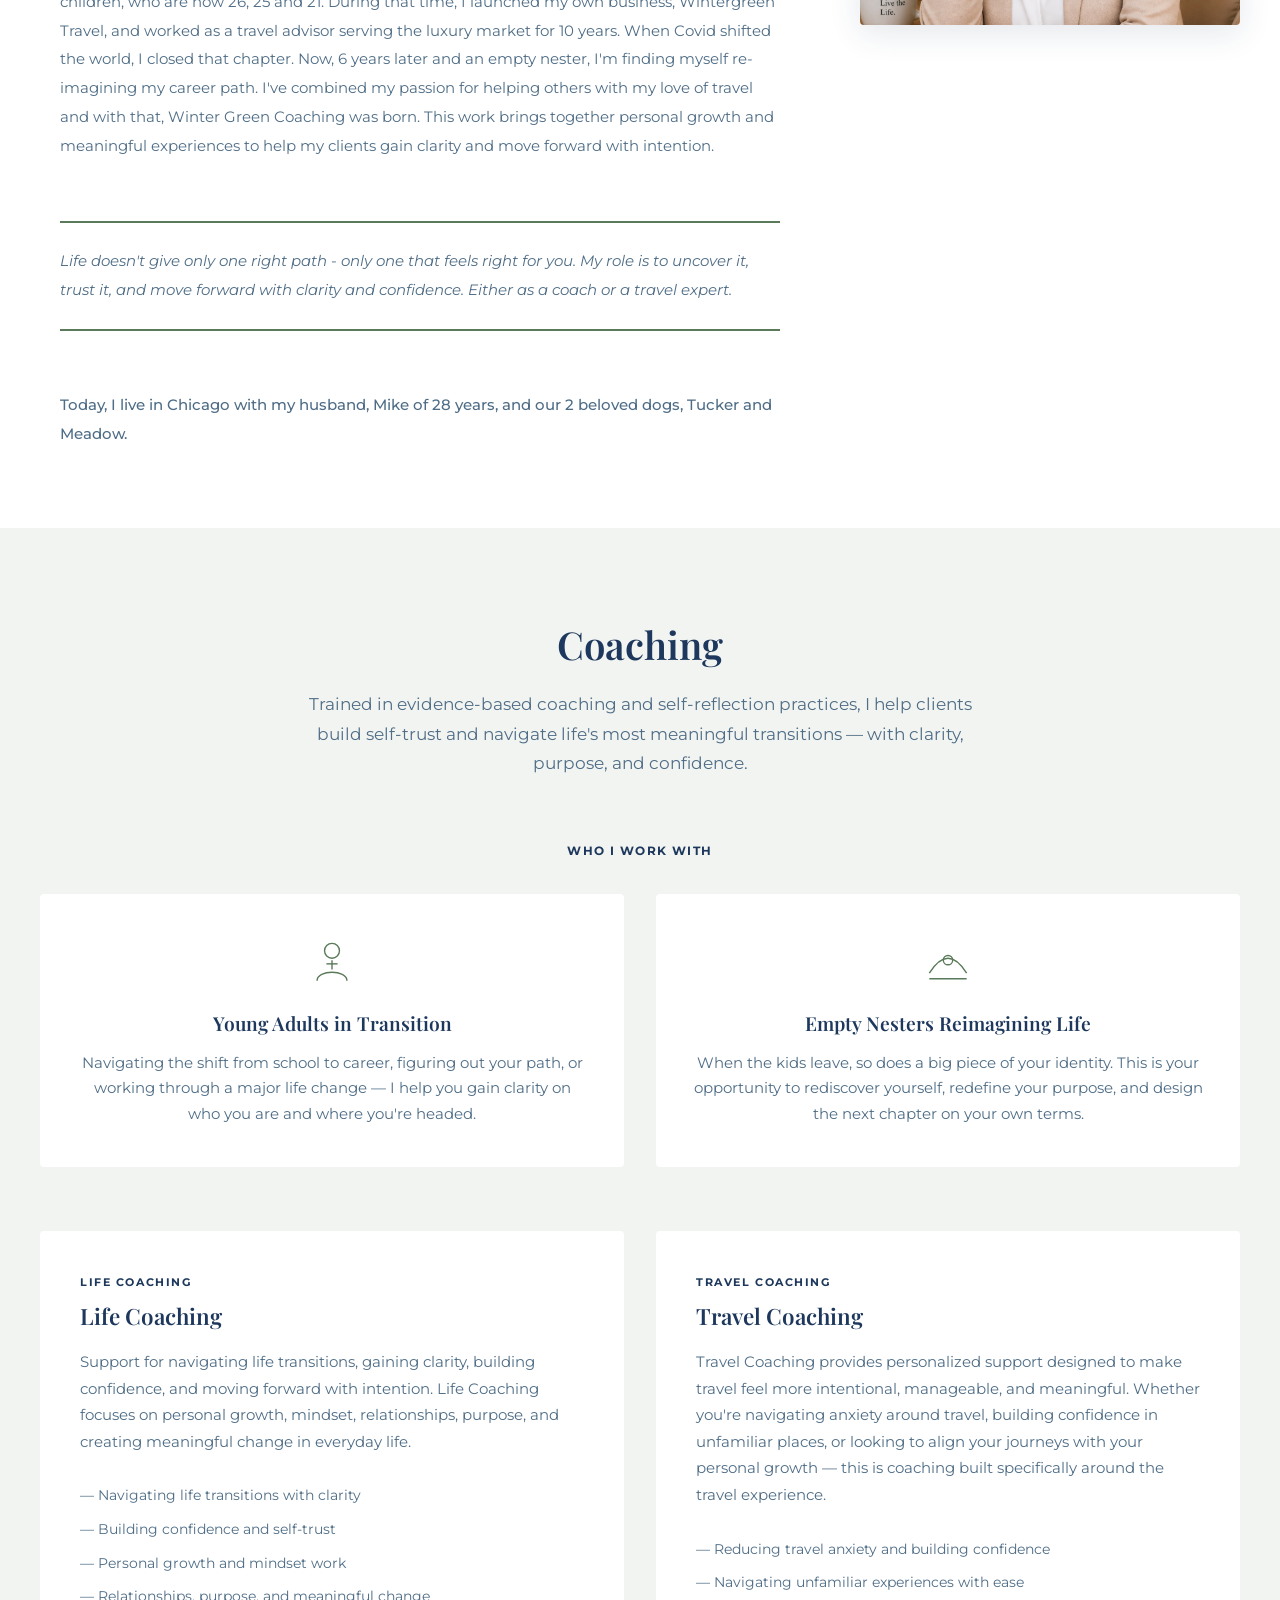
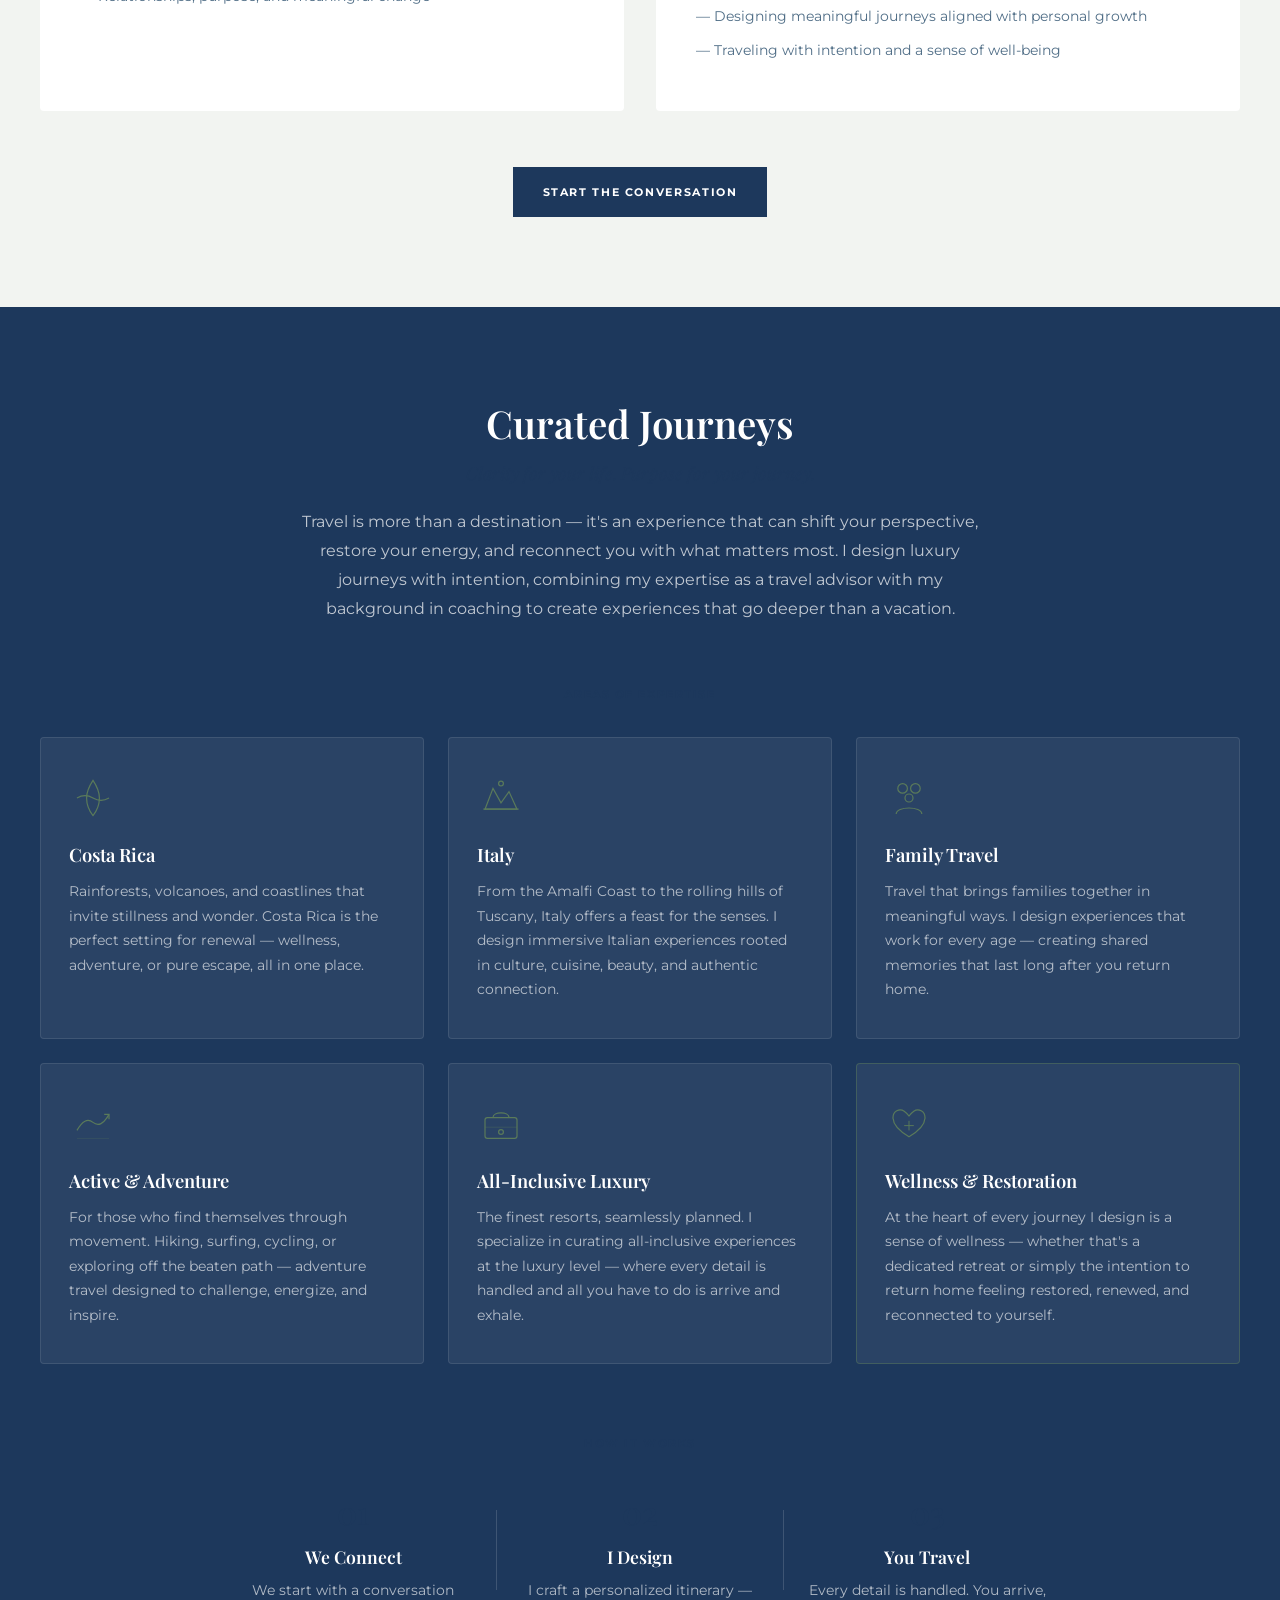
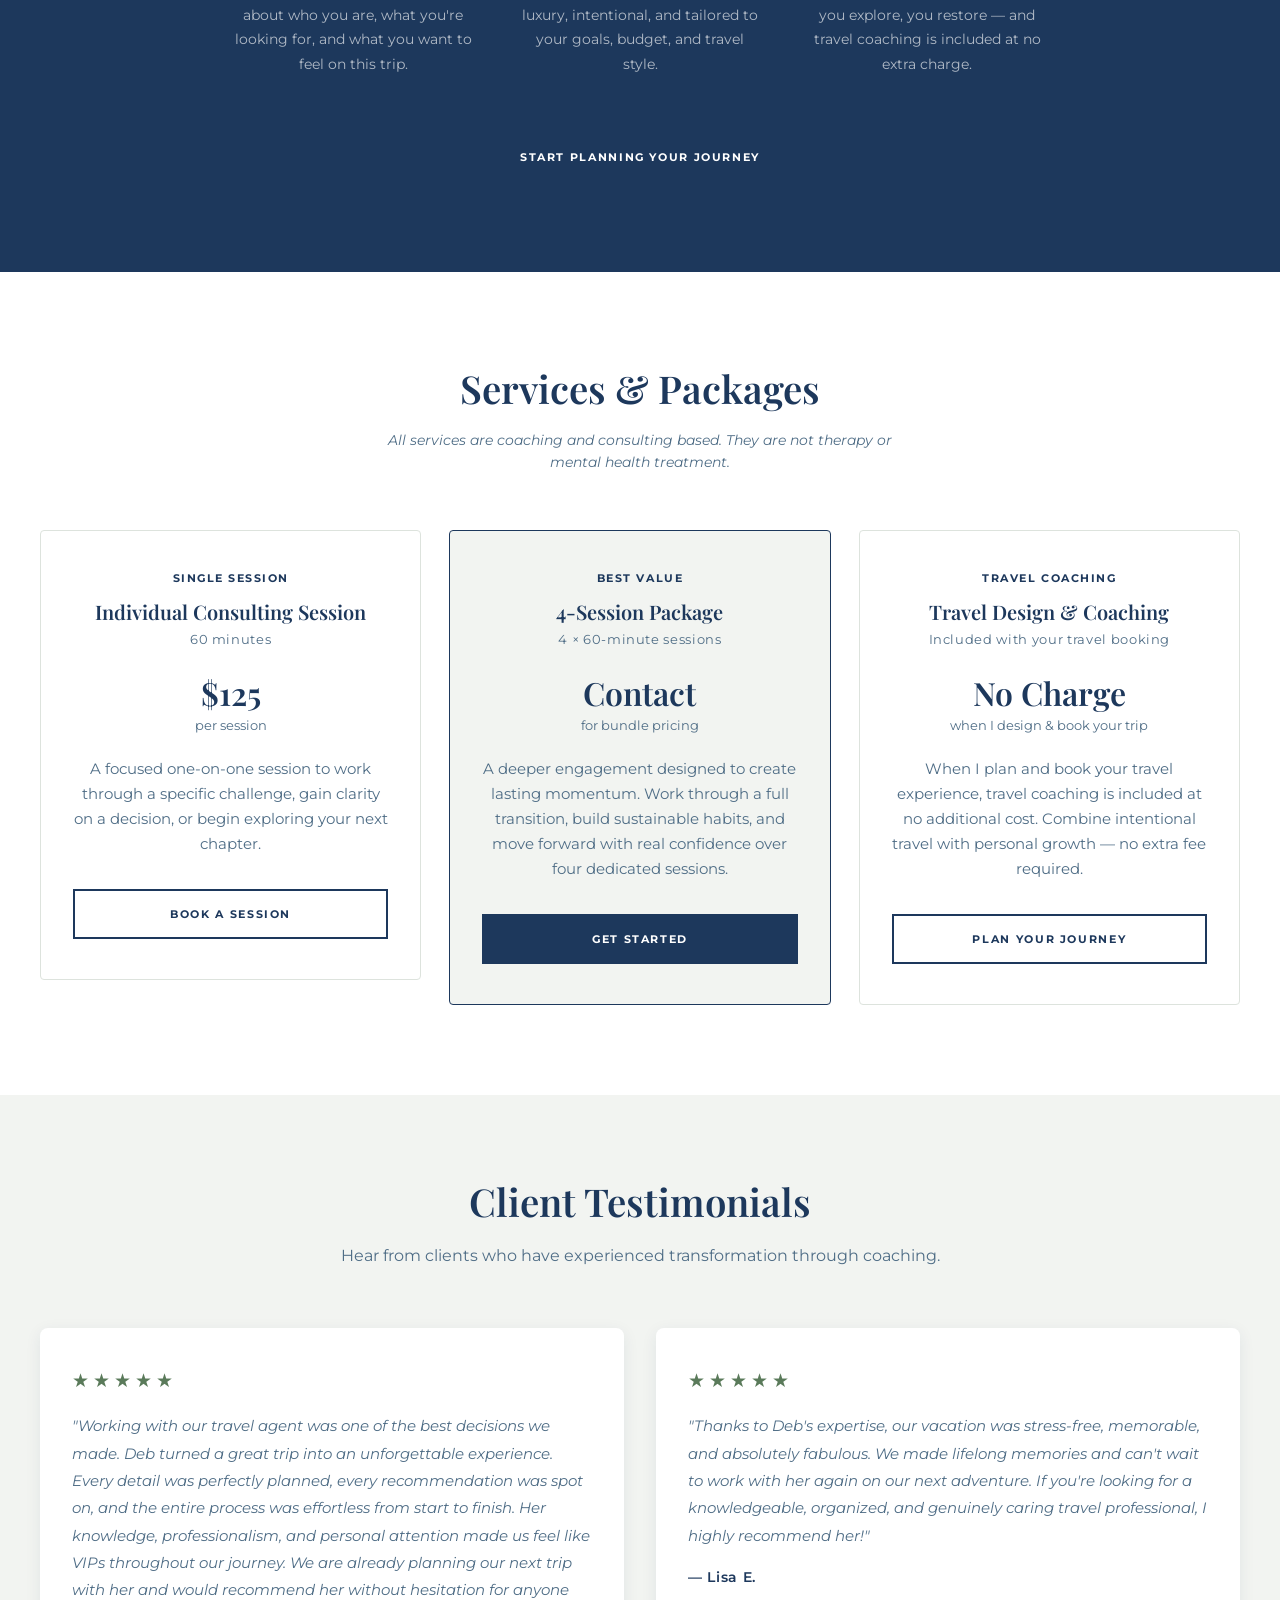
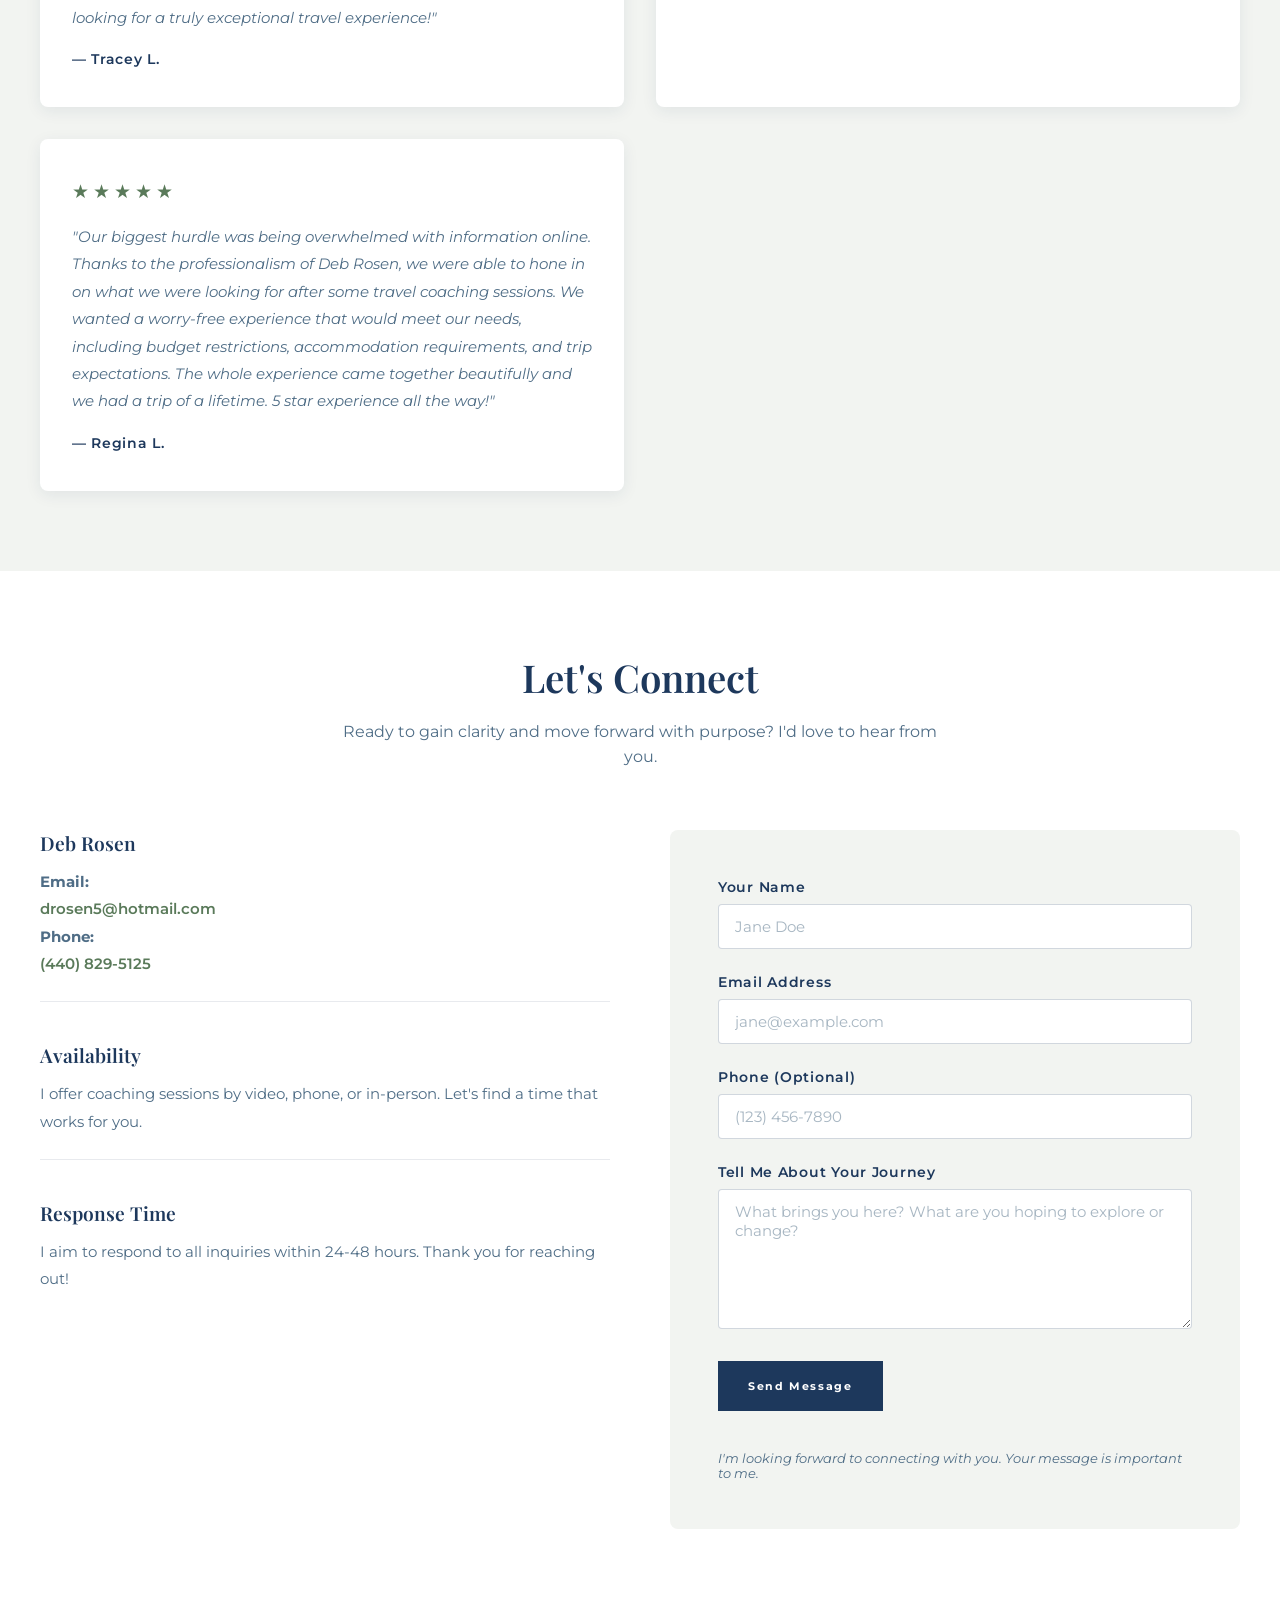
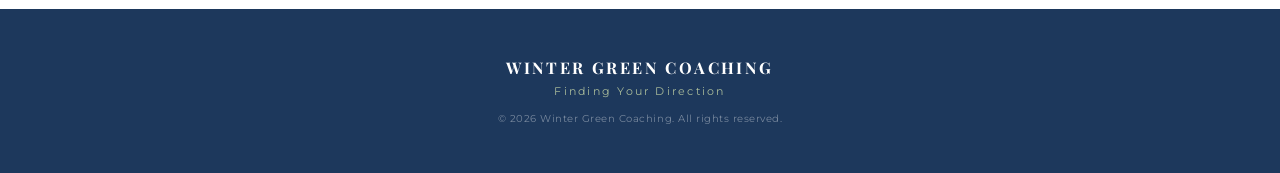
==== commit 3f79a43a: "Update Regina L testimonial" ====
--- a/index.html
+++ b/index.html
@@ -391,23 +391,9 @@
                         <span class="star">★</span>
                     </div>
                     <p class="review-text">
-                        "We were completely overwhelmed by the amount of information online — until we found Deb. After a few travel coaching sessions, she helped us zero in on exactly what we were looking for. She took the time to understand our budget, accommodation preferences, and trip expectations, and the result was a seamless, worry-free experience. The whole trip came together beautifully — truly a trip of a lifetime. Five stars all the way!"
+                        "Our biggest hurdle was being overwhelmed with information online. Thanks to the professionalism of Deb Rosen, we were able to hone in on what we were looking for after some travel coaching sessions. We wanted a worry-free experience that would meet our needs, including budget restrictions, accommodation requirements, and trip expectations. The whole experience came together beautifully and we had a trip of a lifetime. 5 star experience all the way!"
                     </p>
                     <p class="review-author">— Regina L.</p>
-                </div>
-
-                <div class="review-card">
-                    <div class="review-stars">
-                        <span class="star">★</span>
-                        <span class="star">★</span>
-                        <span class="star">★</span>
-                        <span class="star">★</span>
-                        <span class="star">★</span>
-                    </div>
-                    <p class="review-text">
-                        "When my last child left for college, I didn't expect to feel so lost. Working with Deb gave me the space to rediscover who I am outside of being a mom. She helped me reconnect with my own goals, passions, and sense of purpose. I feel more energized and clear-headed than I have in years. If you're navigating the empty nest transition, I cannot recommend Deb enough."
-                    </p>
-                    <p class="review-author">— Coming Soon</p>
                 </div>
             </div>
         </div>
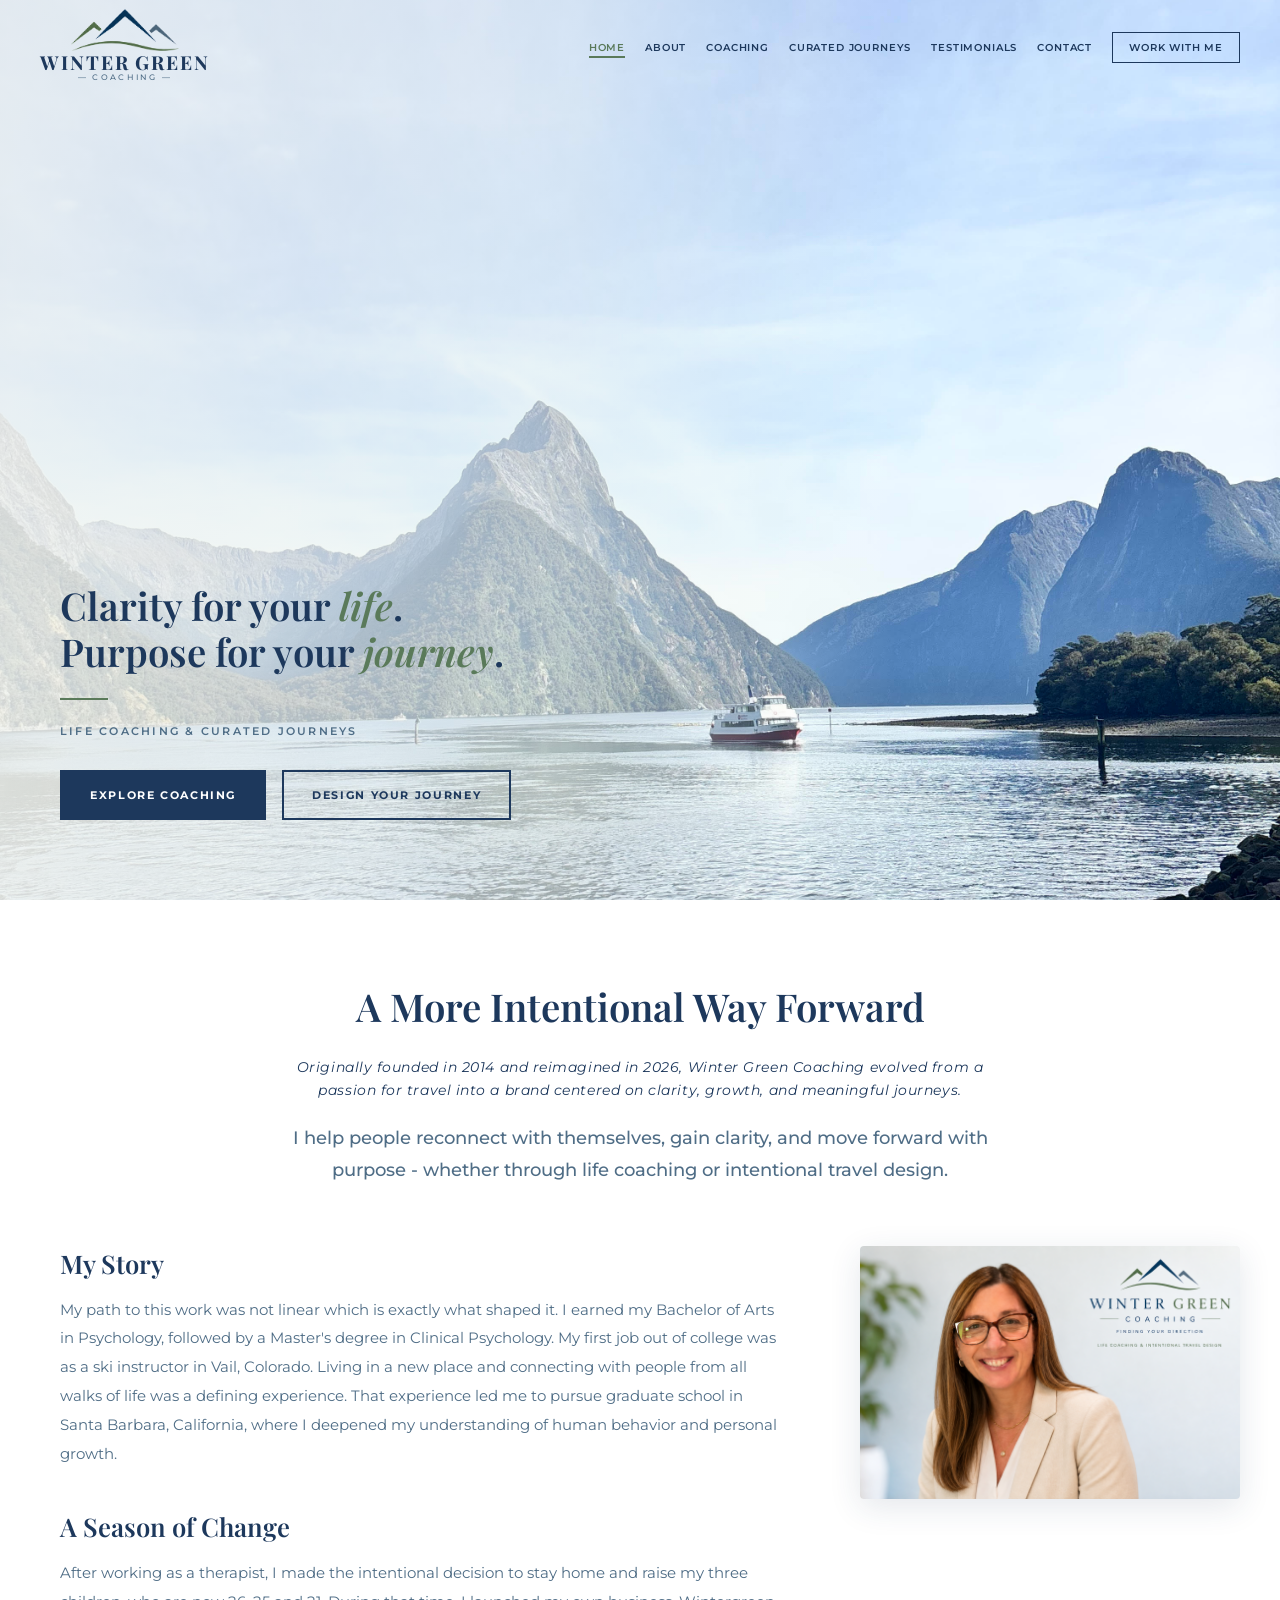
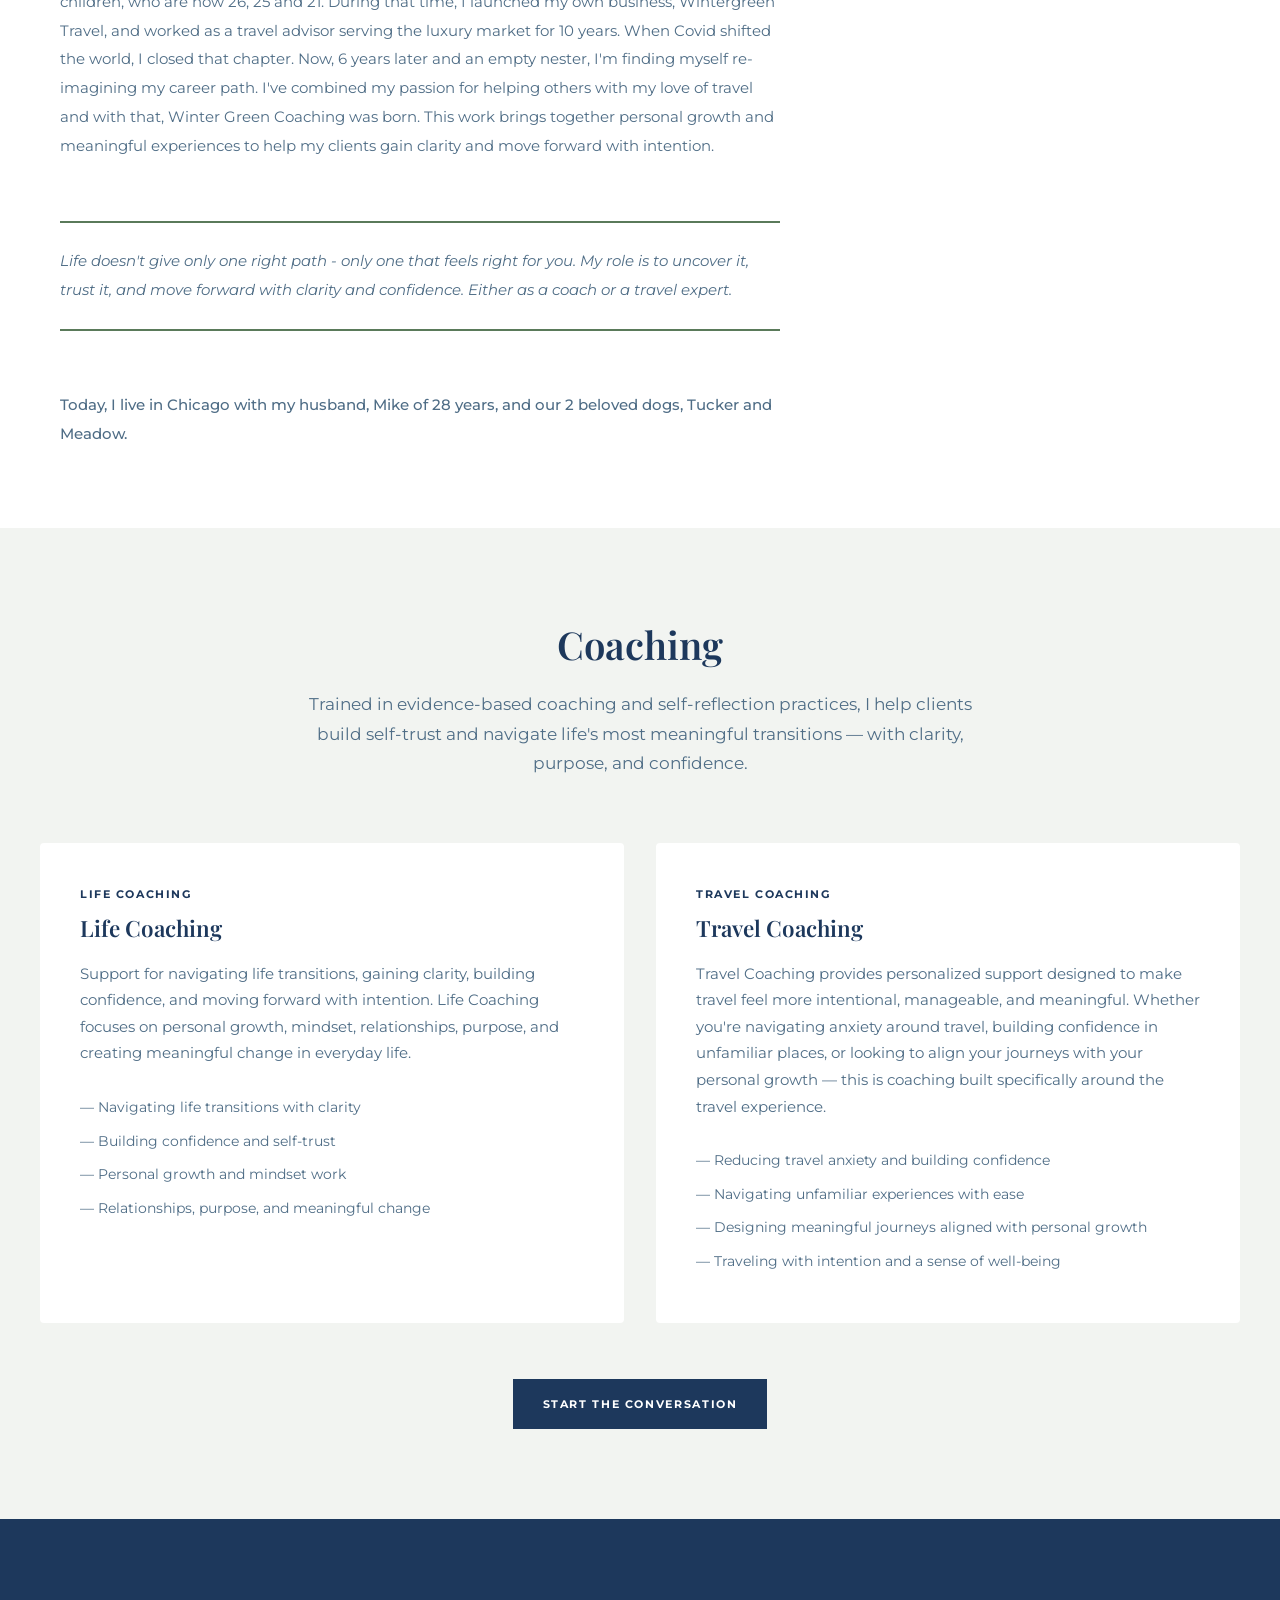
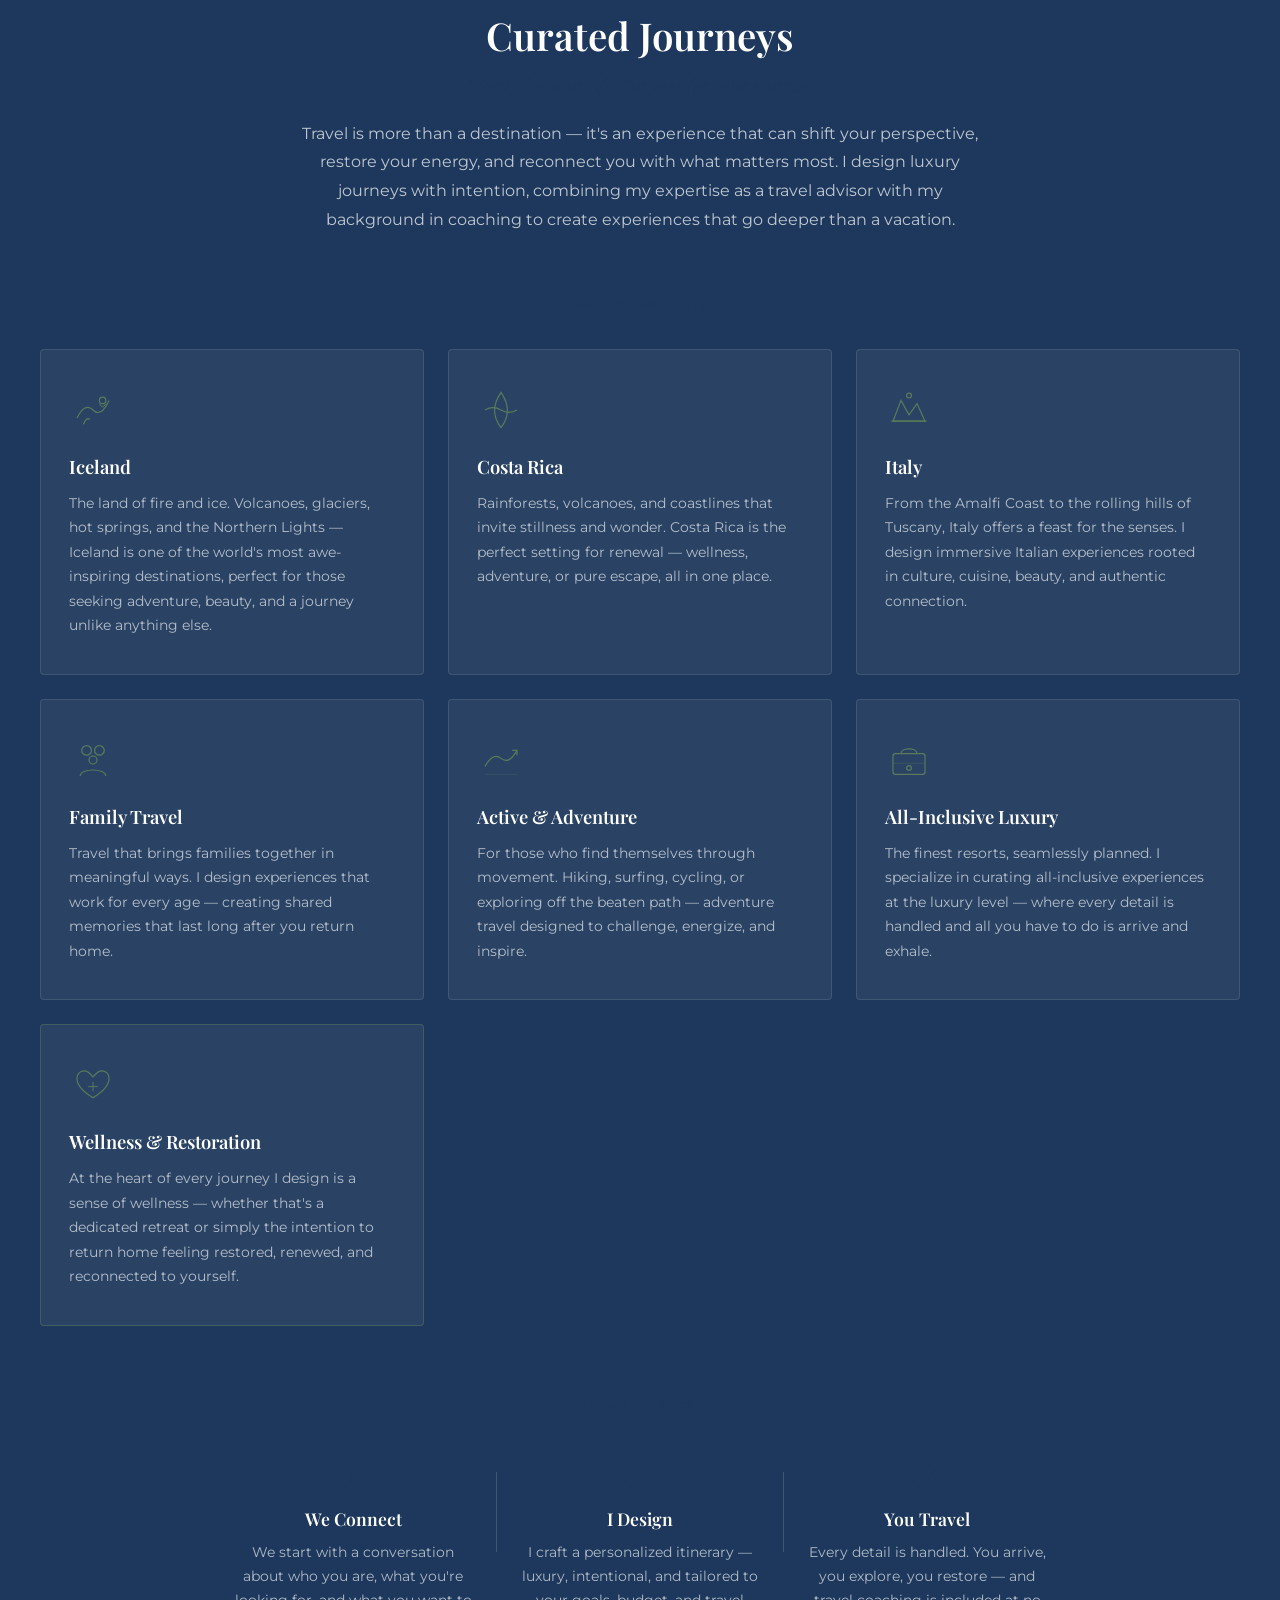
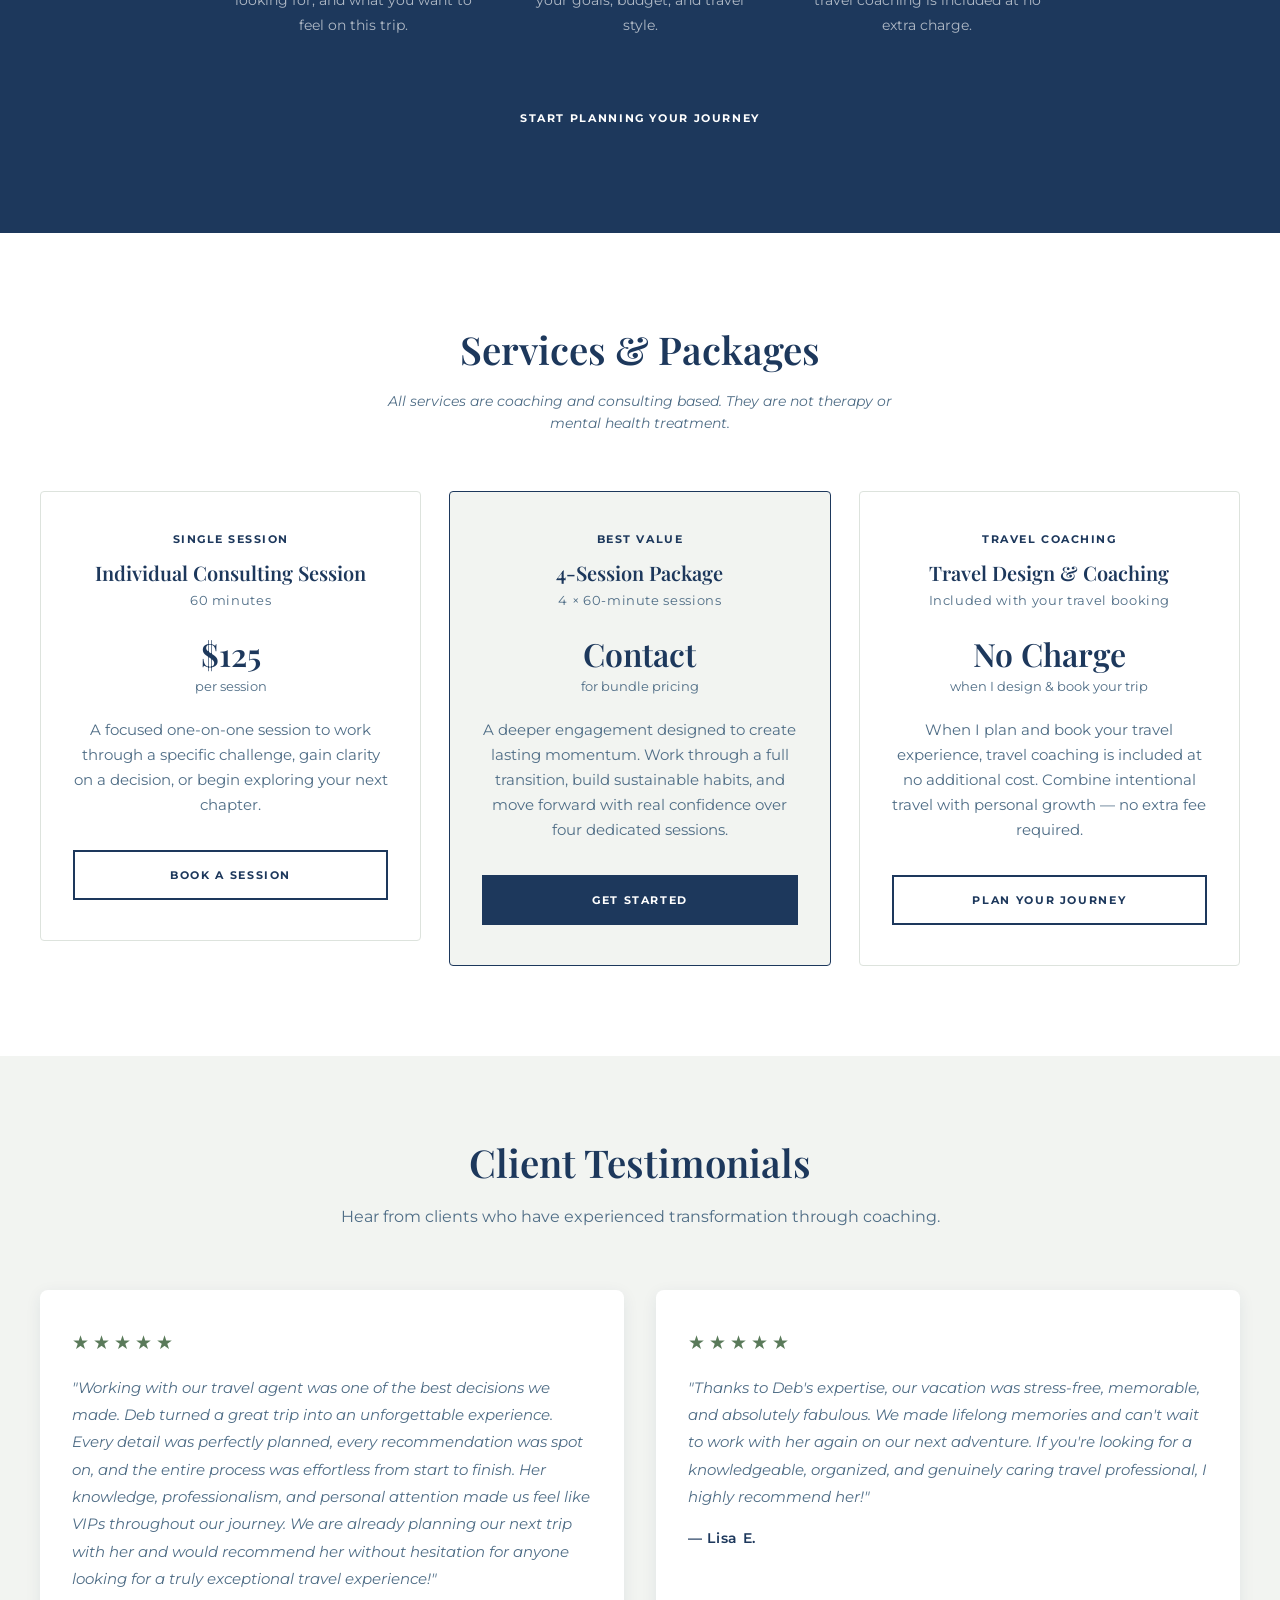
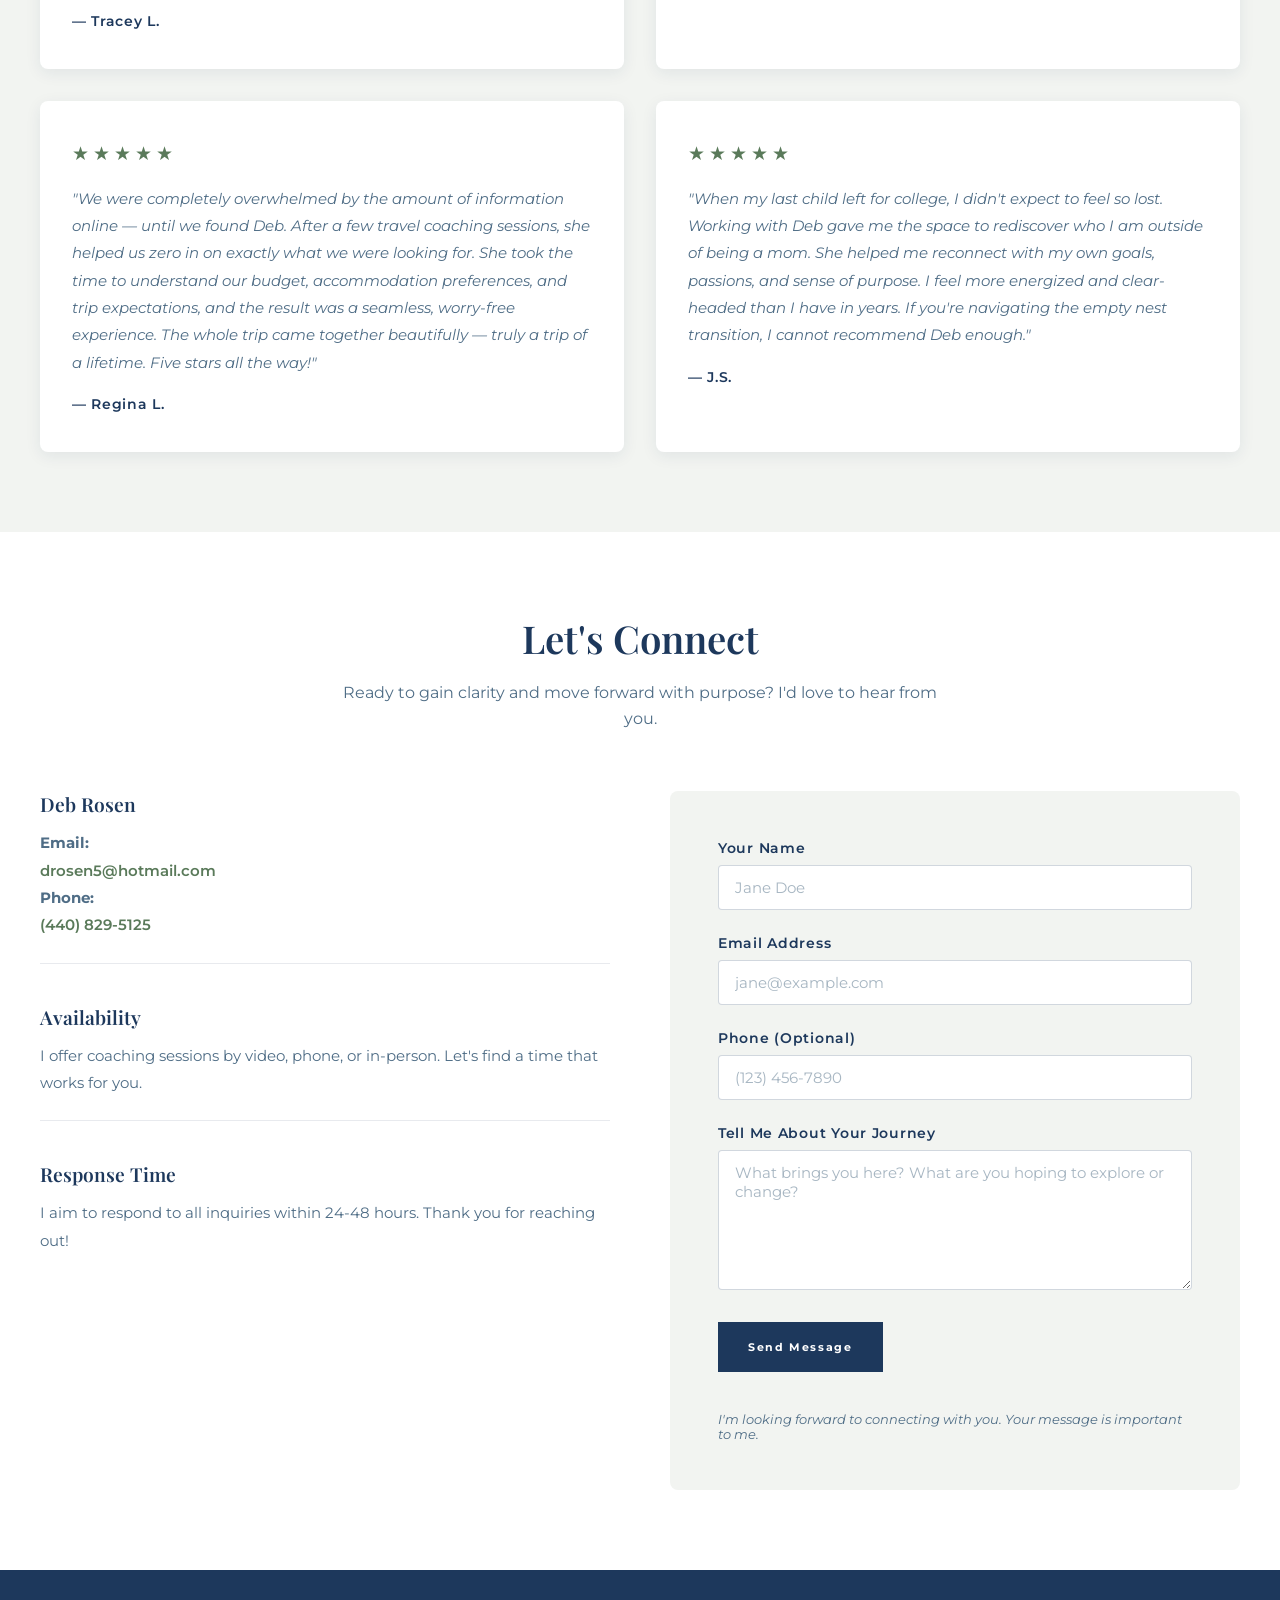
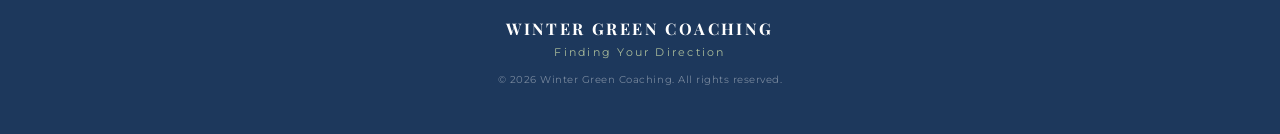
==== commit 1dc002be: "Update fourth testimonial name to J.S." ====
--- a/index.html
+++ b/index.html
@@ -99,7 +99,7 @@
                 </div>
 
                 <div class="about-photo-col">
-                    <img src="images/about-deb.jpg" alt="Deb Rosen, Winter Green Coaching" class="about-photo">
+                    <img src="images/about-deb.png" alt="Deb Rosen, Winter Green Coaching" class="about-photo">
                 </div>
             </div>
         </div>
@@ -112,36 +112,6 @@
             <div class="coaching-header">
                 <h2 class="coaching-title">Coaching</h2>
                 <p class="coaching-intro">Trained in evidence-based coaching and self-reflection practices, I help clients build self-trust and navigate life's most meaningful transitions — with clarity, purpose, and confidence.</p>
-            </div>
-
-            <!-- Who I Work With -->
-            <div class="coaching-who">
-                <h3 class="coaching-who-title">Who I Work With</h3>
-                <div class="coaching-who-grid">
-                    <div class="coaching-who-card">
-                        <div class="coaching-who-icon">
-                            <svg viewBox="0 0 60 60" xmlns="http://www.w3.org/2000/svg">
-                                <circle cx="30" cy="18" r="8" fill="none" stroke="#5A7A5A" stroke-width="1.5"/>
-                                <path d="M14 50 C14 38 46 38 46 50" fill="none" stroke="#5A7A5A" stroke-width="1.5"/>
-                                <path d="M30 28 L30 38" stroke="#5A7A5A" stroke-width="1.5"/>
-                                <path d="M24 32 L36 32" stroke="#5A7A5A" stroke-width="1.5"/>
-                            </svg>
-                        </div>
-                        <h4 class="coaching-who-name">Young Adults in Transition</h4>
-                        <p class="coaching-who-desc">Navigating the shift from school to career, figuring out your path, or working through a major life change — I help you gain clarity on who you are and where you're headed.</p>
-                    </div>
-                    <div class="coaching-who-card">
-                        <div class="coaching-who-icon">
-                            <svg viewBox="0 0 60 60" xmlns="http://www.w3.org/2000/svg">
-                                <path d="M10 42 Q30 10 50 42" fill="none" stroke="#5A7A5A" stroke-width="1.5"/>
-                                <circle cx="30" cy="28" r="5" fill="none" stroke="#5A7A5A" stroke-width="1.5"/>
-                                <path d="M10 48 L50 48" stroke="#5A7A5A" stroke-width="1.5"/>
-                            </svg>
-                        </div>
-                        <h4 class="coaching-who-name">Empty Nesters Reimagining Life</h4>
-                        <p class="coaching-who-desc">When the kids leave, so does a big piece of your identity. This is your opportunity to rediscover yourself, redefine your purpose, and design the next chapter on your own terms.</p>
-                    </div>
-                </div>
             </div>
 
             <!-- Two Coaching Offers -->
@@ -195,6 +165,19 @@
                     <div class="journey-card">
                         <div class="journey-card-icon">
                             <svg viewBox="0 0 60 60" xmlns="http://www.w3.org/2000/svg">
+                                <path d="M10 40 Q20 20 30 30 Q40 40 50 18" fill="none" stroke="#5A7A5A" stroke-width="1.5"/>
+                                <path d="M18 48 Q22 38 26 42" fill="none" stroke="#5A7A5A" stroke-width="1.5"/>
+                                <circle cx="42" cy="18" r="4" fill="none" stroke="#5A7A5A" stroke-width="1.5"/>
+                                <path d="M38 22 Q42 30 46 22" fill="none" stroke="#5A7A5A" stroke-width="1.2"/>
+                            </svg>
+                        </div>
+                        <h3 class="journey-card-title">Iceland</h3>
+                        <p class="journey-card-desc">The land of fire and ice. Volcanoes, glaciers, hot springs, and the Northern Lights — Iceland is one of the world's most awe-inspiring destinations, perfect for those seeking adventure, beauty, and a journey unlike anything else.</p>
+                    </div>
+
+                    <div class="journey-card">
+                        <div class="journey-card-icon">
+                            <svg viewBox="0 0 60 60" xmlns="http://www.w3.org/2000/svg">
                                 <path d="M30 8 Q38 20 38 30 Q38 42 30 52 Q22 42 22 30 Q22 20 30 8Z" fill="none" stroke="#5A7A5A" stroke-width="1.5"/>
                                 <path d="M10 30 Q20 24 30 30 Q40 36 50 30" fill="none" stroke="#5A7A5A" stroke-width="1.5"/>
                             </svg>
@@ -391,9 +374,23 @@
                         <span class="star">★</span>
                     </div>
                     <p class="review-text">
-                        "Our biggest hurdle was being overwhelmed with information online. Thanks to the professionalism of Deb Rosen, we were able to hone in on what we were looking for after some travel coaching sessions. We wanted a worry-free experience that would meet our needs, including budget restrictions, accommodation requirements, and trip expectations. The whole experience came together beautifully and we had a trip of a lifetime. 5 star experience all the way!"
+                        "We were completely overwhelmed by the amount of information online — until we found Deb. After a few travel coaching sessions, she helped us zero in on exactly what we were looking for. She took the time to understand our budget, accommodation preferences, and trip expectations, and the result was a seamless, worry-free experience. The whole trip came together beautifully — truly a trip of a lifetime. Five stars all the way!"
                     </p>
                     <p class="review-author">— Regina L.</p>
+                </div>
+
+                <div class="review-card">
+                    <div class="review-stars">
+                        <span class="star">★</span>
+                        <span class="star">★</span>
+                        <span class="star">★</span>
+                        <span class="star">★</span>
+                        <span class="star">★</span>
+                    </div>
+                    <p class="review-text">
+                        "When my last child left for college, I didn't expect to feel so lost. Working with Deb gave me the space to rediscover who I am outside of being a mom. She helped me reconnect with my own goals, passions, and sense of purpose. I feel more energized and clear-headed than I have in years. If you're navigating the empty nest transition, I cannot recommend Deb enough."
+                    </p>
+                    <p class="review-author">— J.S.</p>
                 </div>
             </div>
         </div>
